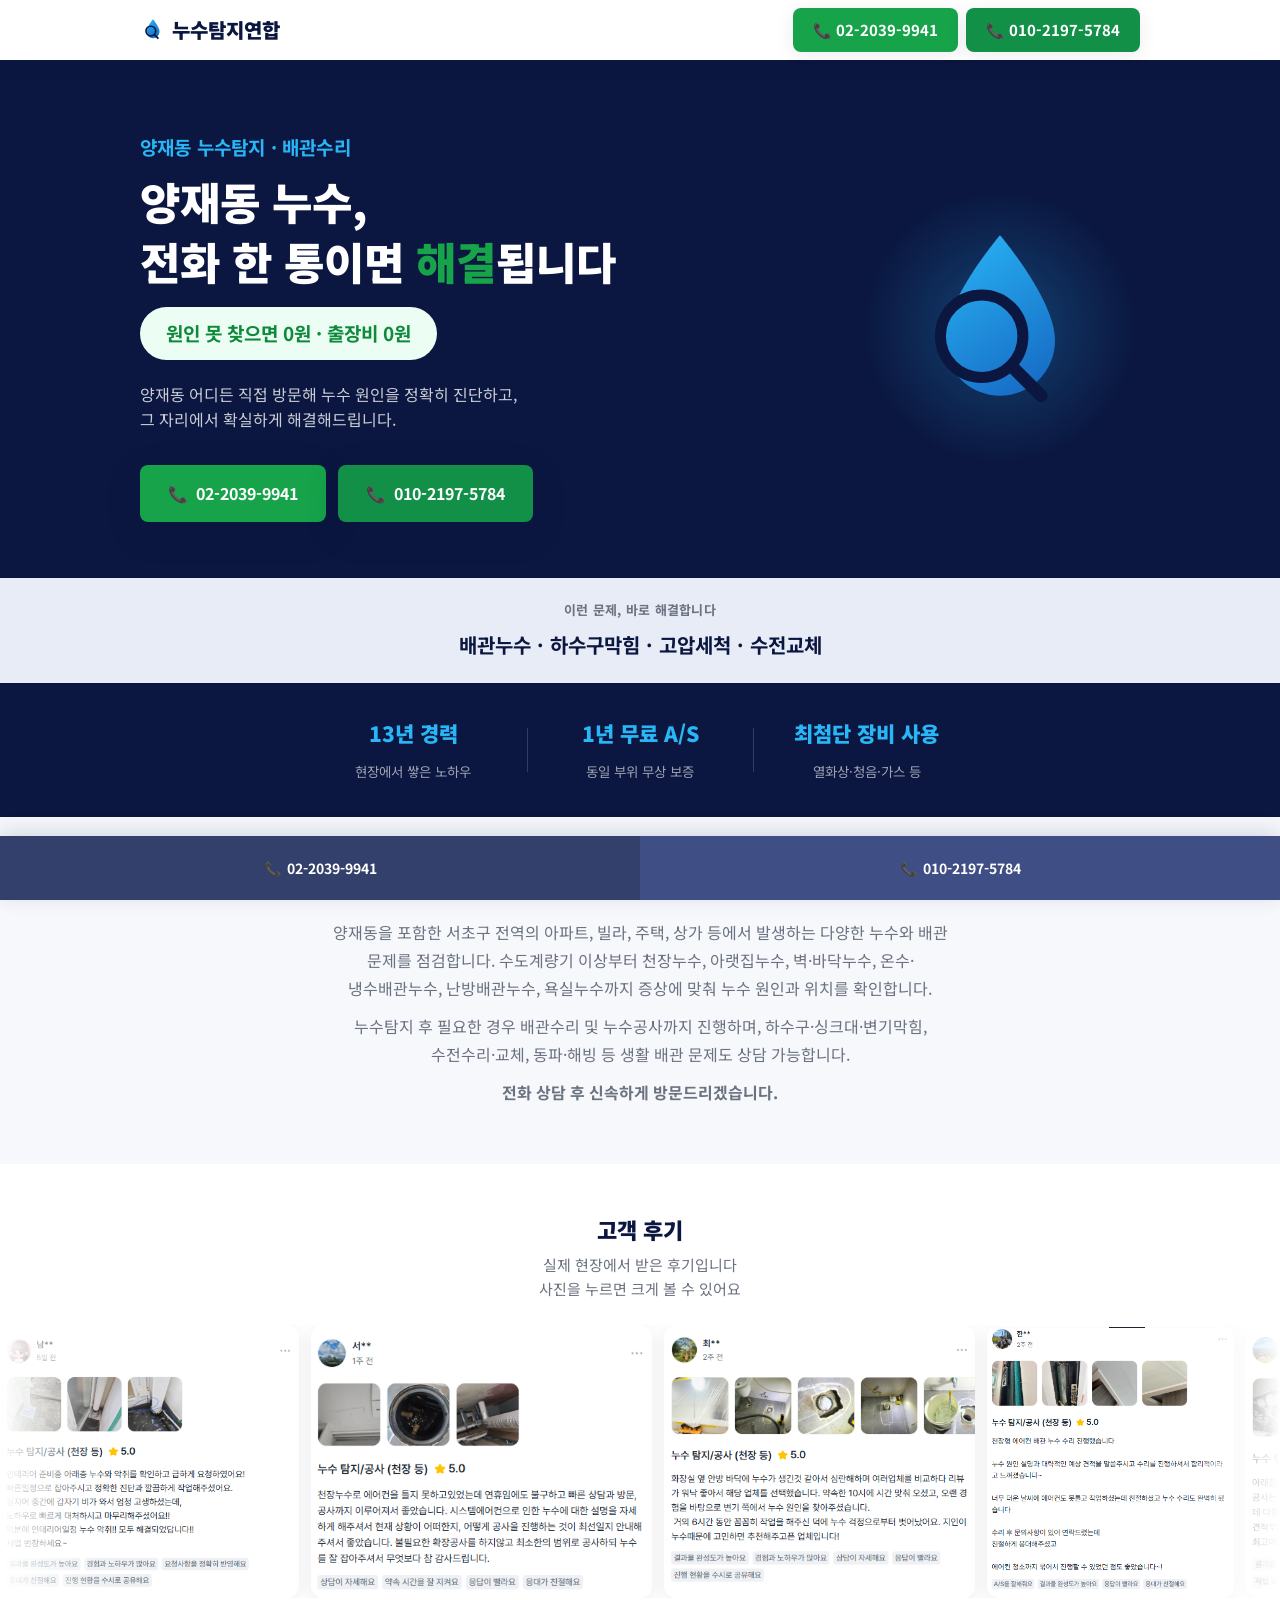
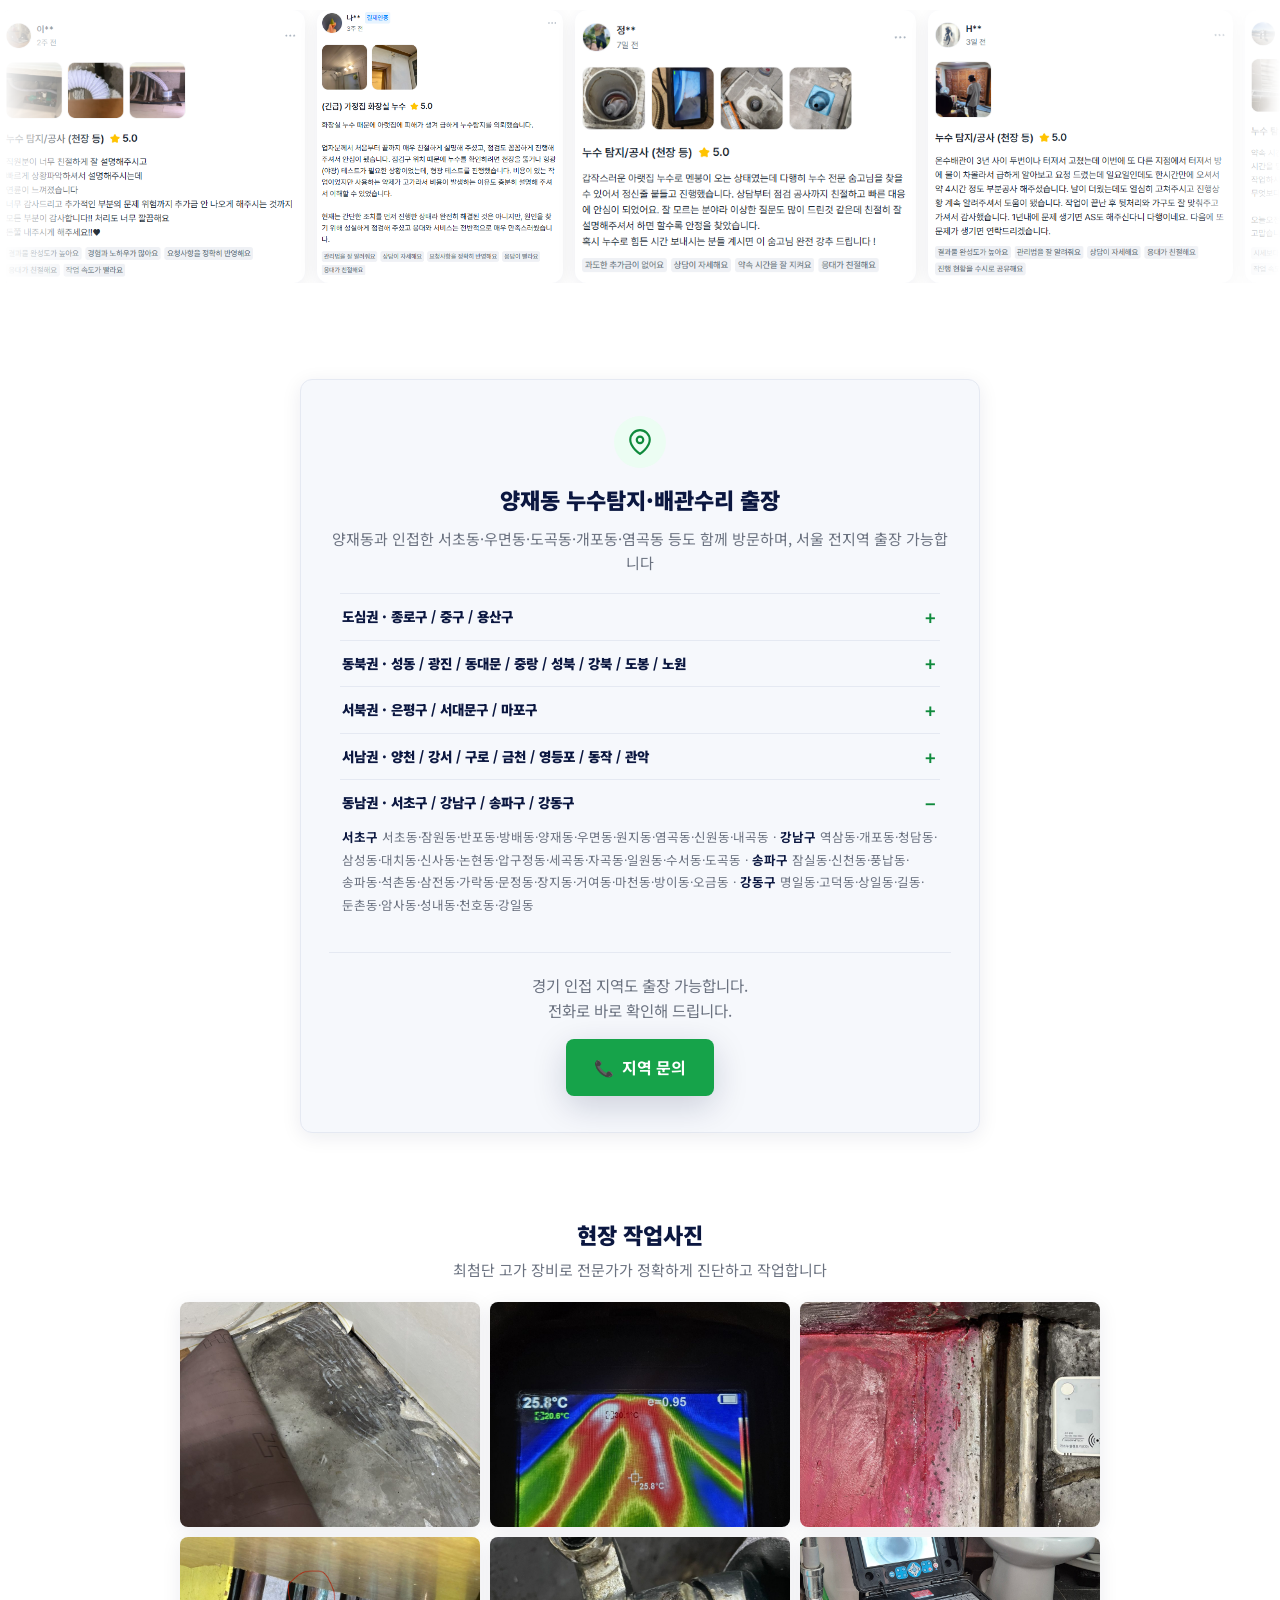
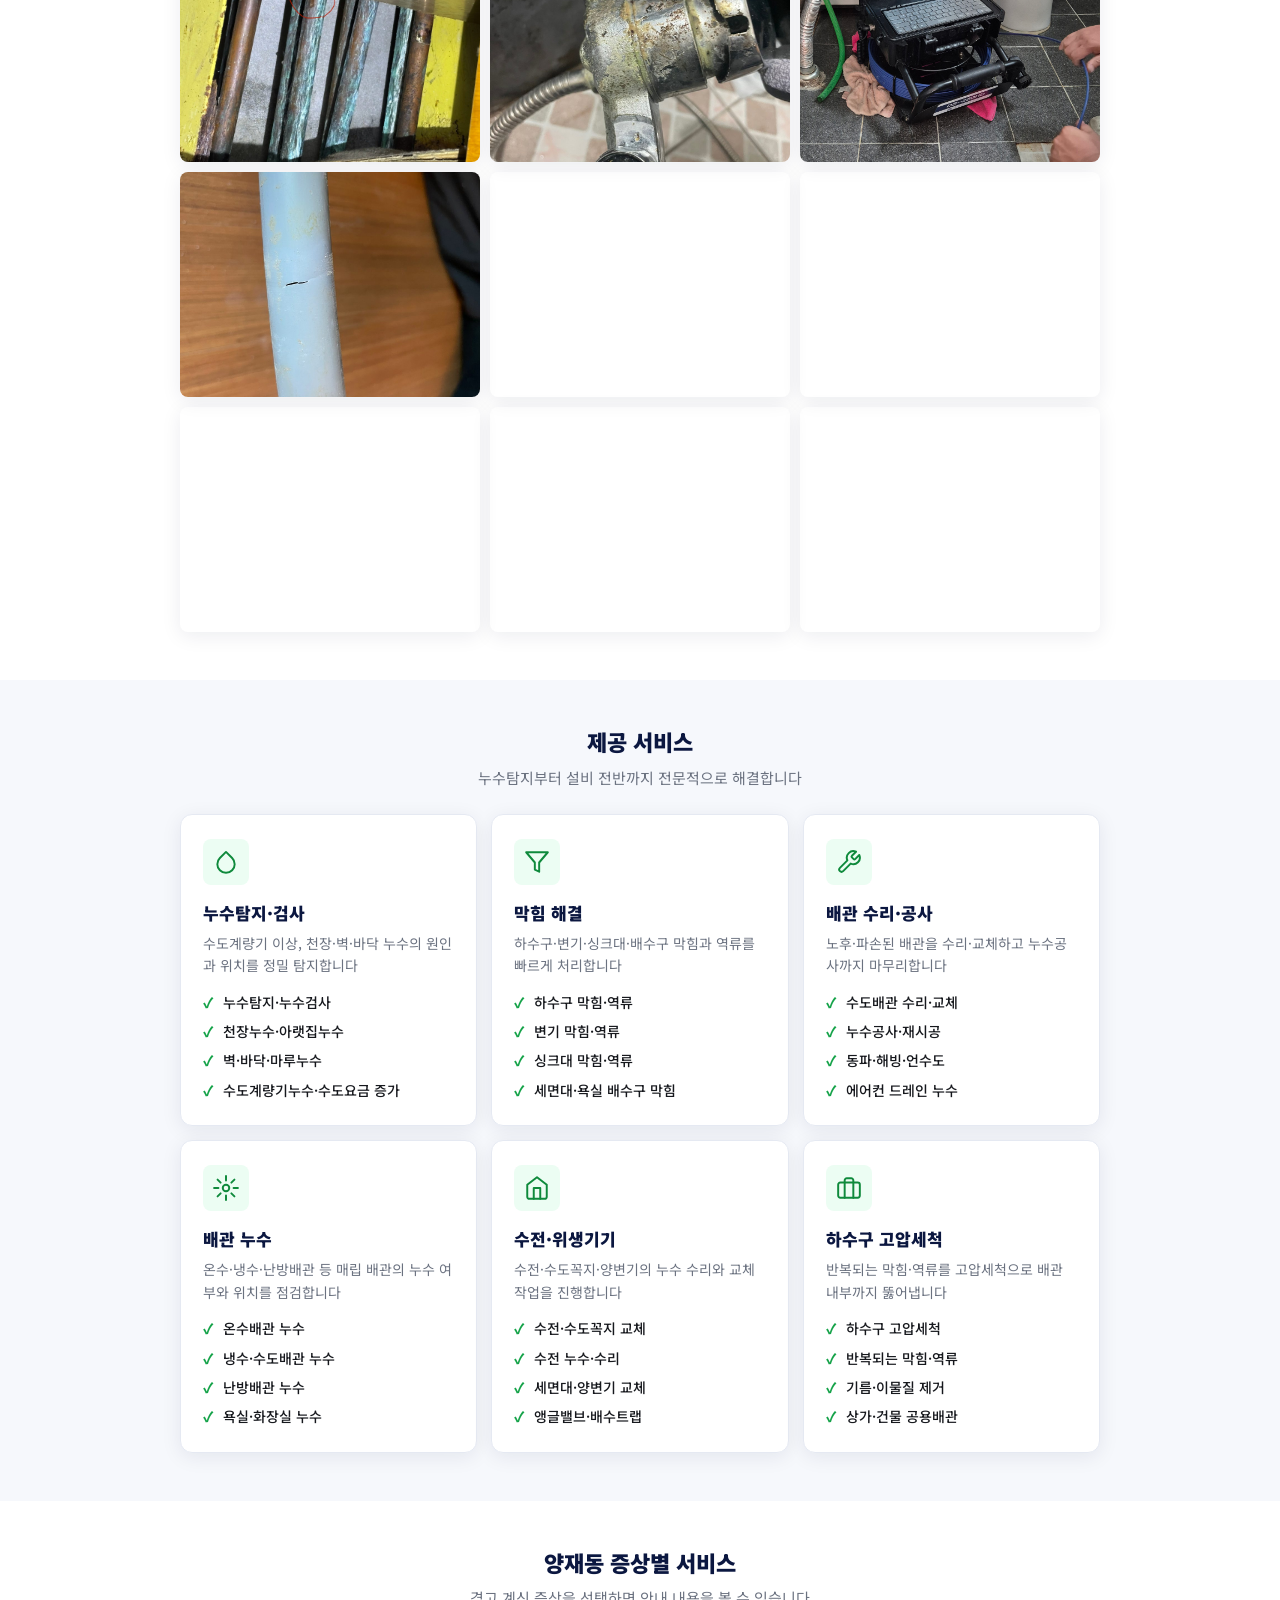
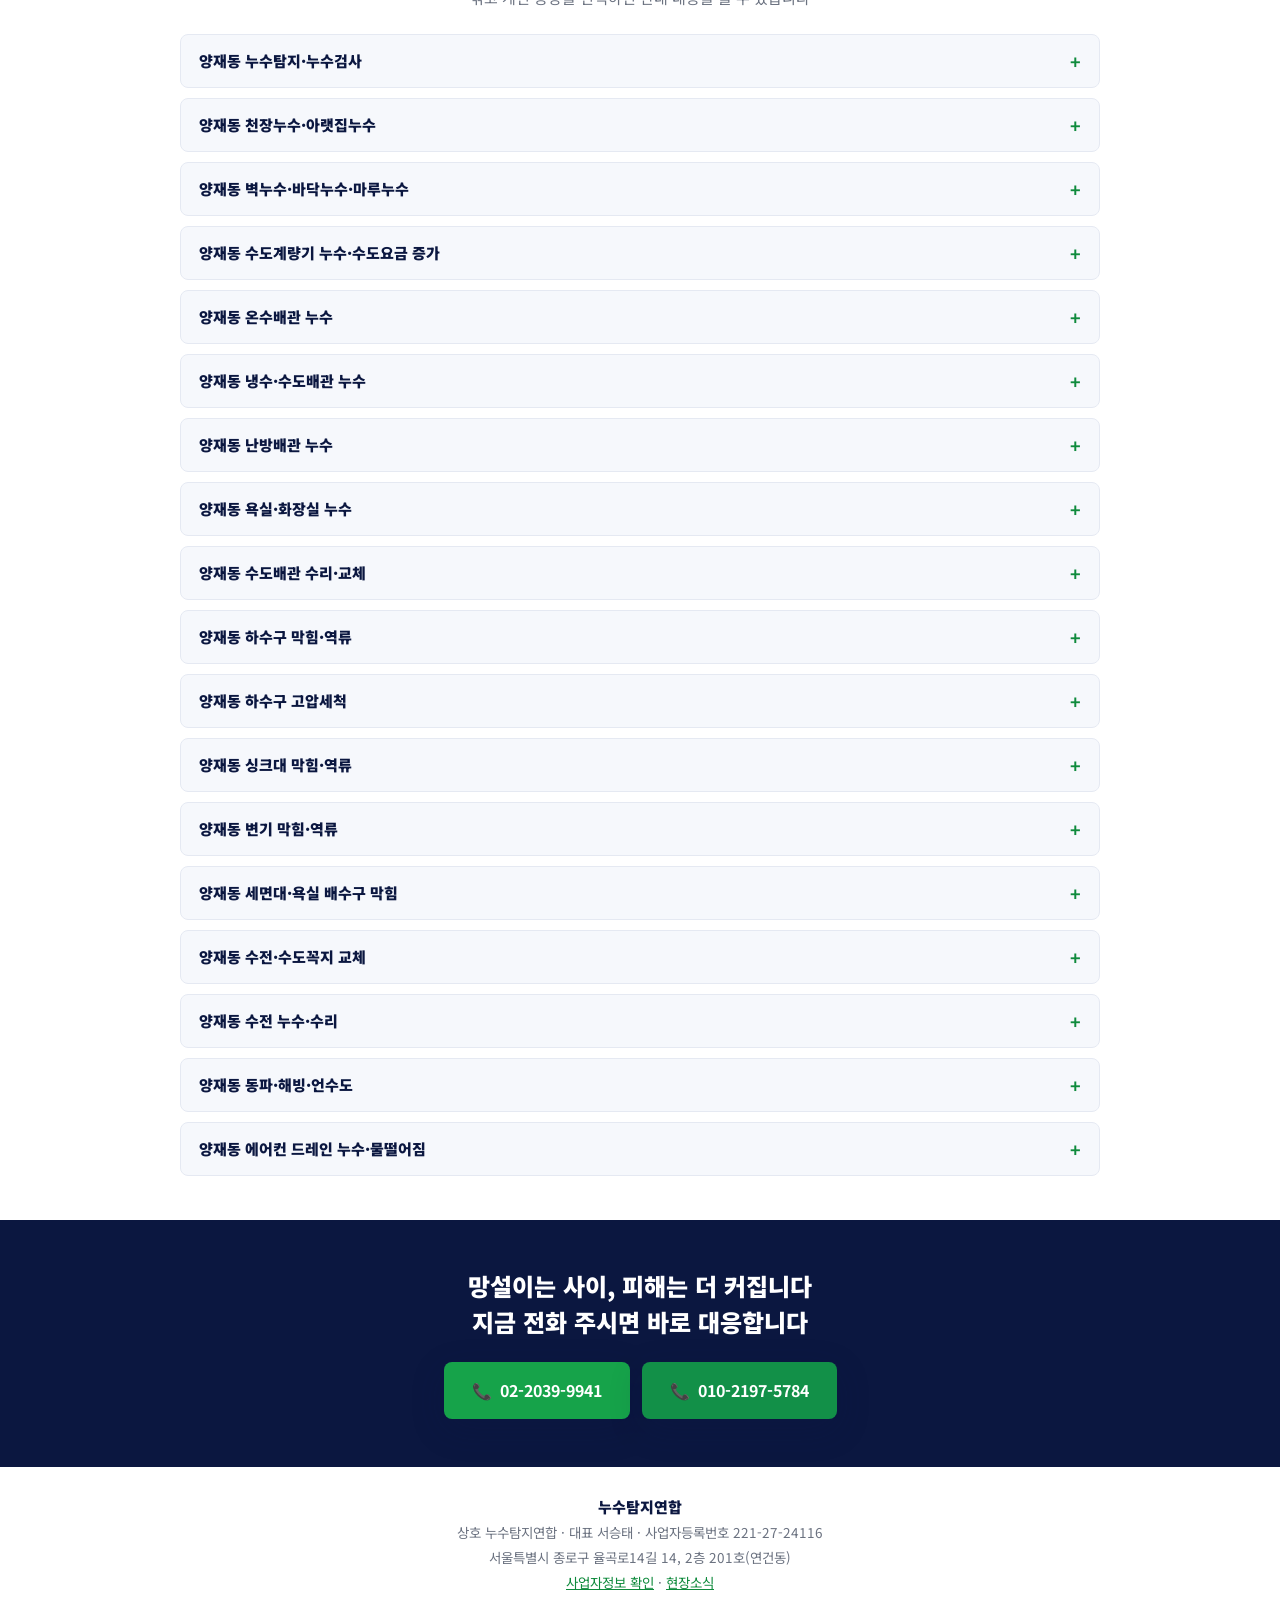
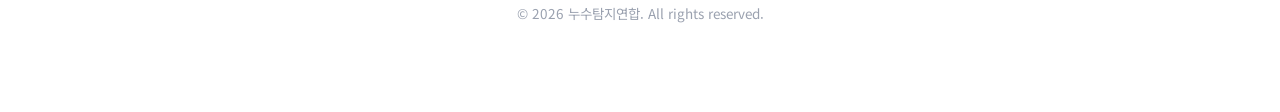
==== 양재동.html @ e625df88 "wordpress connect" ====
<!DOCTYPE html>
<html lang="ko">
<head>
<meta charset="UTF-8">
<meta name="viewport" content="width=device-width, initial-scale=1.0, maximum-scale=5.0">
<title>양재동 누수탐지·배관수리 | 출장비 0원, 원인 못 찾으면 0원</title>
<meta name="description" content="양재동 누수탐지·배관수리. 수도계량기·천장·배관 누수, 하수구막힘, 수전교체, 동파해빙. 출장비 0원, 원인 못 찾으면 0원.">
<meta name="keywords" content="양재동누수탐지,양재동누수탐지업체,양재동누수검사,양재동수도계량기누수,양재동천장누수,양재동아랫집누수,양재동벽누수,양재동바닥누수,양재동온수배관누수,양재동냉수배관누수,양재동난방배관누수,양재동욕실누수,양재동화장실누수,양재동배관수리,양재동누수공사,양재동하수구막힘,양재동변기막힘,양재동싱크대막힘,양재동하수구고압세척,양재동수전교체,양재동수전누수,양재동동파해빙,양재동에어컨드레인누수,서초구누수탐지">
<link rel="canonical" href="https://nusu1119.com/양재동.html">
<meta name="naver-site-verification" content="418d4ac7554d9c9e0f8033d0da20d7df61a4b3a4" />

<meta property="og:type" content="website">
<meta property="og:site_name" content="누수탐지연합">
<meta property="og:title" content="양재동 누수탐지·배관수리 | 출장비 0원, 원인 못 찾으면 0원">
<meta property="og:description" content="양재동 누수탐지·배관수리. 수도계량기·천장·배관 누수, 하수구막힘, 수전교체, 동파해빙. 출장비 0원, 원인 못 찾으면 0원.">
<meta property="og:url" content="https://nusu1119.com/양재동.html">
<meta property="og:image" content="https://nusu1119.com/images/og-image.jpg">
<meta property="og:image:width" content="1200">
<meta property="og:image:height" content="630">
<meta property="og:image:alt" content="양재동 누수탐지연합 - 출장비 0원, 원인 못 찾으면 0원">
<meta property="og:locale" content="ko_KR">

<meta name="twitter:card" content="summary_large_image">
<meta name="twitter:title" content="양재동 누수탐지·배관수리 | 출장비 0원, 원인 못 찾으면 0원">
<meta name="twitter:description" content="양재동 누수탐지·배관수리. 수도계량기·천장·배관 누수, 하수구막힘, 수전교체, 동파해빙. 출장비 0원, 원인 못 찾으면 0원.">
<meta name="twitter:image" content="https://nusu1119.com/images/og-image.jpg">
<meta name="theme-color" content="#0B1740">

<link rel="icon" href="/favicon.ico" sizes="any">
<link rel="icon" type="image/png" sizes="512x512" href="/images/icon-512.png">
<link rel="apple-touch-icon" href="/apple-touch-icon.png">
<link rel="stylesheet" href="css/style.css">
<link rel="preconnect" href="https://fonts.googleapis.com">
<link rel="preconnect" href="https://fonts.gstatic.com" crossorigin>
<link href="https://fonts.googleapis.com/css2?family=Noto+Sans+KR:wght@400;500;700;900&display=swap" rel="stylesheet">

<!-- TODO: 애널리틱스 추적 코드 (GA4 / 네이버 애널리틱스) - 계정 발급 후 삽입 -->

<script type="application/ld+json">
{
  "@context": "https://schema.org",
  "@type": "LocalBusiness",
  "name": "누수탐지연합 양재동",
  "image": "https://nusu1119.com/images/og-image.jpg",
  "url": "https://nusu1119.com/양재동.html",
  "telephone": ["+82-2-2039-9941", "+82-10-2197-5784"],
  "priceRange": "출장비 0원",
  "founder": { "@type": "Person", "name": "서승태" },
  "address": {
    "@type": "PostalAddress",
    "streetAddress": "율곡로14길 14, 2층 201호(연건동)",
    "addressLocality": "종로구",
    "addressRegion": "서울특별시",
    "addressCountry": "KR"
  },
  "areaServed": [
    { "@type": "AdministrativeArea", "name": "서울특별시 서초구 양재동" },
    { "@type": "AdministrativeArea", "name": "서울특별시 서초구" }
  ],
  "slogan": "정확한 탐지 · 확실한 해결",
  "hasOfferCatalog": {
    "@type": "OfferCatalog",
    "name": "누수탐지·배관수리 서비스",
    "itemListElement": [
      { "@type": "Offer", "itemOffered": { "@type": "Service", "name": "누수탐지·누수검사" } },
      { "@type": "Offer", "itemOffered": { "@type": "Service", "name": "천장누수·아랫집누수" } },
      { "@type": "Offer", "itemOffered": { "@type": "Service", "name": "벽누수·바닥누수·마루누수" } },
      { "@type": "Offer", "itemOffered": { "@type": "Service", "name": "수도계량기 누수·수도요금 증가" } },
      { "@type": "Offer", "itemOffered": { "@type": "Service", "name": "온수배관 누수" } },
      { "@type": "Offer", "itemOffered": { "@type": "Service", "name": "냉수·수도배관 누수" } },
      { "@type": "Offer", "itemOffered": { "@type": "Service", "name": "난방배관 누수" } },
      { "@type": "Offer", "itemOffered": { "@type": "Service", "name": "욕실·화장실 누수" } },
      { "@type": "Offer", "itemOffered": { "@type": "Service", "name": "수도배관 수리·교체" } },
      { "@type": "Offer", "itemOffered": { "@type": "Service", "name": "하수구 막힘·역류" } },
      { "@type": "Offer", "itemOffered": { "@type": "Service", "name": "하수구 고압세척" } },
      { "@type": "Offer", "itemOffered": { "@type": "Service", "name": "싱크대 막힘·역류" } },
      { "@type": "Offer", "itemOffered": { "@type": "Service", "name": "변기 막힘·역류" } },
      { "@type": "Offer", "itemOffered": { "@type": "Service", "name": "세면대·욕실 배수구 막힘" } },
      { "@type": "Offer", "itemOffered": { "@type": "Service", "name": "수전·수도꼭지 교체" } },
      { "@type": "Offer", "itemOffered": { "@type": "Service", "name": "수전 누수·수리" } },
      { "@type": "Offer", "itemOffered": { "@type": "Service", "name": "동파·해빙·언수도" } },
      { "@type": "Offer", "itemOffered": { "@type": "Service", "name": "에어컨 드레인 누수·물떨어짐" } }
    ]
  }
}
</script>
</head>
<body>

<!-- Top bar -->
<header class="topbar" id="topbar">
  <div class="container topbar-inner">
    <a href="#top" class="logo">
      <span class="logo-icon" aria-hidden="true">
        <svg viewBox="0 0 48 48" width="26" height="26">
          <path d="M24 4C24 4 12 18 12 27a12 12 0 0 0 24 0C36 18 24 4 24 4z" fill="url(#dropGrad)"/>
          <circle cx="20" cy="26" r="9" fill="none" stroke="#0B1740" stroke-width="3"/>
          <line x1="26.5" y1="32.5" x2="33" y2="39" stroke="#0B1740" stroke-width="3.5" stroke-linecap="round"/>
          <defs>
            <linearGradient id="dropGrad" x1="12" y1="4" x2="36" y2="39" gradientUnits="userSpaceOnUse">
              <stop offset="0" stop-color="#29B6F6"/>
              <stop offset="1" stop-color="#1565C0"/>
            </linearGradient>
          </defs>
        </svg>
      </span>
      <span class="logo-text">누수탐지연합</span>
    </a>
    <div class="topbar-phones">
      <a href="tel:02-2039-9941" class="topbar-phone phone-link" data-phone="02-2039-9941">
        <span aria-hidden="true">📞</span>02-2039-9941
      </a>
      <a href="tel:010-2197-5784" class="topbar-phone num-2 phone-link" data-phone="010-2197-5784">
        <span aria-hidden="true">📞</span>010-2197-5784
      </a>
    </div>
  </div>
</header>

<main id="top">

  <!-- Hero -->
  <section class="hero">
    <div class="container hero-inner">
      <div class="hero-text">
        <p class="hero-slogan">양재동 누수탐지 · 배관수리</p>
        <h1>양재동 누수,<br>전화 한 통이면 <span class="accent-text">해결</span>됩니다</h1>
        <span class="badge">원인 못 찾으면 0원 · 출장비 0원</span>
        <p class="hero-sub">양재동 어디든 직접 방문해 누수 원인을 정확히 진단하고,<br>그 자리에서 확실하게 해결해드립니다.</p>
        <div class="hero-cta-buttons">
          <a href="tel:02-2039-9941" class="btn btn-cta phone-link" data-phone="02-2039-9941">
            <span aria-hidden="true">📞</span> 02-2039-9941
          </a>
          <a href="tel:010-2197-5784" class="btn btn-cta num-2 phone-link" data-phone="010-2197-5784">
            <span aria-hidden="true">📞</span> 010-2197-5784
          </a>
        </div>
      </div>
      <div class="hero-visual" aria-hidden="true">
        <div class="hero-visual-glow"></div>
        <svg viewBox="0 0 48 48" width="220" height="220">
          <path d="M24 4C24 4 12 18 12 27a12 12 0 0 0 24 0C36 18 24 4 24 4z" fill="url(#dropGradLg)"/>
          <circle cx="20" cy="26" r="9" fill="none" stroke="#0B1740" stroke-width="2.4"/>
          <line x1="26.5" y1="32.5" x2="33" y2="39" stroke="#0B1740" stroke-width="2.8" stroke-linecap="round"/>
          <defs>
            <linearGradient id="dropGradLg" x1="12" y1="4" x2="36" y2="39" gradientUnits="userSpaceOnUse">
              <stop offset="0" stop-color="#29B6F6"/>
              <stop offset="1" stop-color="#1565C0"/>
            </linearGradient>
          </defs>
        </svg>
      </div>
    </div>
  </section>

  <!-- Services strip -->
  <section class="services-strip">
    <div class="container">
      <p class="services-label">이런 문제, 바로 해결합니다</p>
      <p class="services-line">배관누수 · 하수구막힘 · 고압세척 · 수전교체</p>
    </div>
  </section>

  <!-- 특장점 띠 -->
  <section class="highlight-strip">
    <div class="container highlight-strip-inner">
      <div class="hl-item">
        <strong>13년 경력</strong>
        <span>현장에서 쌓은 노하우</span>
      </div>
      <div class="hl-item">
        <strong>1년 무료 A/S</strong>
        <span>동일 부위 무상 보증</span>
      </div>
      <div class="hl-item">
        <strong>최첨단 장비 사용</strong>
        <span>열화상·청음·가스 등</span>
      </div>
    </div>
  </section>

  <!-- 서비스 소개 -->
  <section class="service-intro">
    <div class="container">
      <h2 class="service-intro-title">양재동 누수탐지·배관수리 전문</h2>
      <p>양재동을 포함한 서초구 전역의 아파트, 빌라, 주택, 상가 등에서 발생하는 다양한 누수와 배관 문제를 점검합니다. 수도계량기 이상부터 천장누수, 아랫집누수, 벽·바닥누수, 온수·냉수배관누수, 난방배관누수, 욕실누수까지 증상에 맞춰 누수 원인과 위치를 확인합니다.</p>
      <p>누수탐지 후 필요한 경우 배관수리 및 누수공사까지 진행하며, 하수구·싱크대·변기막힘, 수전수리·교체, 동파·해빙 등 생활 배관 문제도 상담 가능합니다.</p>
      <p class="service-intro-lead">전화 상담 후 신속하게 방문드리겠습니다.</p>
    </div>
  </section>

  <!-- Reviews marquee -->
  <section class="reviews-section" aria-label="고객 후기">
    <div class="reviews-head container">
      <h2>고객 후기</h2>
      <p>실제 현장에서 받은 후기입니다<br>사진을 누르면 크게 볼 수 있어요</p>
    </div>

    <div class="marquee-row">
      <div class="marquee-track marquee-left">
        <div class="review-photo"><img src="images/review/review-07.png" alt="누수탐지연합 고객 후기" loading="lazy" decoding="async"></div>
        <div class="review-photo"><img src="images/review/review-14.png" alt="누수탐지연합 고객 후기" loading="lazy" decoding="async"></div>
        <div class="review-photo"><img src="images/review/review-02.png" alt="누수탐지연합 고객 후기" loading="lazy" decoding="async"></div>
        <div class="review-photo"><img src="images/review/review-11.png" alt="누수탐지연합 고객 후기" loading="lazy" decoding="async"></div>
        <div class="review-photo"><img src="images/review/review-18.png" alt="누수탐지연합 고객 후기" loading="lazy" decoding="async"></div>
        <div class="review-photo"><img src="images/review/review-05.png" alt="누수탐지연합 고객 후기" loading="lazy" decoding="async"></div>
        <div class="review-photo"><img src="images/review/review-09.png" alt="누수탐지연합 고객 후기" loading="lazy" decoding="async"></div>
        <div class="review-photo"><img src="images/review/review-16.png" alt="누수탐지연합 고객 후기" loading="lazy" decoding="async"></div>
        <div class="review-photo"><img src="images/review/review-01.png" alt="누수탐지연합 고객 후기" loading="lazy" decoding="async"></div>
        <!-- duplicate for seamless loop -->
        <div class="review-photo" aria-hidden="true"><img src="images/review/review-07.png" alt="" loading="lazy" decoding="async"></div>
        <div class="review-photo" aria-hidden="true"><img src="images/review/review-14.png" alt="" loading="lazy" decoding="async"></div>
        <div class="review-photo" aria-hidden="true"><img src="images/review/review-02.png" alt="" loading="lazy" decoding="async"></div>
        <div class="review-photo" aria-hidden="true"><img src="images/review/review-11.png" alt="" loading="lazy" decoding="async"></div>
        <div class="review-photo" aria-hidden="true"><img src="images/review/review-18.png" alt="" loading="lazy" decoding="async"></div>
        <div class="review-photo" aria-hidden="true"><img src="images/review/review-05.png" alt="" loading="lazy" decoding="async"></div>
        <div class="review-photo" aria-hidden="true"><img src="images/review/review-09.png" alt="" loading="lazy" decoding="async"></div>
        <div class="review-photo" aria-hidden="true"><img src="images/review/review-16.png" alt="" loading="lazy" decoding="async"></div>
        <div class="review-photo" aria-hidden="true"><img src="images/review/review-01.png" alt="" loading="lazy" decoding="async"></div>
      </div>
    </div>

    <div class="marquee-row">
      <div class="marquee-track marquee-right">
        <div class="review-photo"><img src="images/review/review-12.png" alt="누수탐지연합 고객 후기" loading="lazy" decoding="async"></div>
        <div class="review-photo"><img src="images/review/review-04.png" alt="누수탐지연합 고객 후기" loading="lazy" decoding="async"></div>
        <div class="review-photo"><img src="images/review/review-17.png" alt="누수탐지연합 고객 후기" loading="lazy" decoding="async"></div>
        <div class="review-photo"><img src="images/review/review-08.png" alt="누수탐지연합 고객 후기" loading="lazy" decoding="async"></div>
        <div class="review-photo"><img src="images/review/review-13.png" alt="누수탐지연합 고객 후기" loading="lazy" decoding="async"></div>
        <div class="review-photo"><img src="images/review/review-03.png" alt="누수탐지연합 고객 후기" loading="lazy" decoding="async"></div>
        <div class="review-photo"><img src="images/review/review-15.png" alt="누수탐지연합 고객 후기" loading="lazy" decoding="async"></div>
        <div class="review-photo"><img src="images/review/review-06.png" alt="누수탐지연합 고객 후기" loading="lazy" decoding="async"></div>
        <div class="review-photo"><img src="images/review/review-10.png" alt="누수탐지연합 고객 후기" loading="lazy" decoding="async"></div>
        <!-- duplicate for seamless loop -->
        <div class="review-photo" aria-hidden="true"><img src="images/review/review-12.png" alt="" loading="lazy" decoding="async"></div>
        <div class="review-photo" aria-hidden="true"><img src="images/review/review-04.png" alt="" loading="lazy" decoding="async"></div>
        <div class="review-photo" aria-hidden="true"><img src="images/review/review-17.png" alt="" loading="lazy" decoding="async"></div>
        <div class="review-photo" aria-hidden="true"><img src="images/review/review-08.png" alt="" loading="lazy" decoding="async"></div>
        <div class="review-photo" aria-hidden="true"><img src="images/review/review-13.png" alt="" loading="lazy" decoding="async"></div>
        <div class="review-photo" aria-hidden="true"><img src="images/review/review-03.png" alt="" loading="lazy" decoding="async"></div>
        <div class="review-photo" aria-hidden="true"><img src="images/review/review-15.png" alt="" loading="lazy" decoding="async"></div>
        <div class="review-photo" aria-hidden="true"><img src="images/review/review-06.png" alt="" loading="lazy" decoding="async"></div>
        <div class="review-photo" aria-hidden="true"><img src="images/review/review-10.png" alt="" loading="lazy" decoding="async"></div>
      </div>
    </div>
  </section>

  <!-- 서비스 지역 -->
  <section class="area-section">
    <div class="container">
      <div class="area-panel">
        <span class="area-panel-icon" aria-hidden="true">
          <svg viewBox="0 0 24 24" width="26" height="26" fill="none" stroke="currentColor" stroke-width="2" stroke-linecap="round" stroke-linejoin="round"><path d="M21 10c0 7-9 13-9 13s-9-6-9-13a9 9 0 0 1 18 0z"/><circle cx="12" cy="10" r="3"/></svg>
        </span>
        <h2 class="area-panel-title">양재동 누수탐지·배관수리 출장</h2>
        <p class="area-panel-desc">양재동과 인접한 서초동·우면동·도곡동·개포동·염곡동 등도 함께 방문하며, 서울 전지역 출장 가능합니다</p>
        <!-- 서울 25개 구 법정동 목록 (동별 페이지 추가 시 해당 동을 링크로 전환) -->
        <div class="area-groups" aria-label="서울 출장 지역">
          <details class="area-group">
            <summary class="area-group-name">도심권 · 종로구 / 중구 / 용산구</summary>
            <p class="area-group-dongs">
              <b>종로구</b> 청운동·효자동·사직동·삼청동·가회동·안국동·이화동·혜화동·명륜동·창신동·숭인동·교남동·평창동·부암동·구기동·무악동 ·
              <b>중구</b> 소공동·회현동·명동·충무로·필동·장충동·광희동·을지로·신당동·황학동·중림동·순화동·정동·서소문동 ·
              <b>용산구</b> 후암동·남영동·용산동·청파동·원효로·문배동·한강로·이촌동·이태원동·한남동·보광동·서빙고동·용문동·효창동·도원동
            </p>
          </details>
          <details class="area-group">
            <summary class="area-group-name">동북권 · 성동 / 광진 / 동대문 / 중랑 / 성북 / 강북 / 도봉 / 노원</summary>
            <p class="area-group-dongs">
              <b>성동구</b> 왕십리동·도선동·마장동·사근동·행당동·응봉동·금호동·옥수동·성수동·송정동·용답동 ·
              <b>광진구</b> 중곡동·능동·구의동·광장동·자양동·화양동·군자동 ·
              <b>동대문구</b> 신설동·용두동·제기동·전농동·답십리동·장안동·청량리동·회기동·휘경동·이문동 ·
              <b>중랑구</b> 면목동·상봉동·중화동·묵동·망우동·신내동 ·
              <b>성북구</b> 성북동·돈암동·삼선동·동선동·안암동·보문동·정릉동·길음동·종암동·월곡동·장위동·석관동 ·
              <b>강북구</b> 미아동·번동·수유동·우이동 ·
              <b>도봉구</b> 쌍문동·방학동·창동·도봉동 ·
              <b>노원구</b> 월계동·공릉동·하계동·중계동·상계동
            </p>
          </details>
          <details class="area-group">
            <summary class="area-group-name">서북권 · 은평구 / 서대문구 / 마포구</summary>
            <p class="area-group-dongs">
              <b>은평구</b> 녹번동·불광동·갈현동·구산동·대조동·응암동·역촌동·신사동·증산동·수색동·진관동 ·
              <b>서대문구</b> 충정로·천연동·북아현동·홍제동·대현동·신촌동·연희동·홍은동·남가좌동·북가좌동·창천동 ·
              <b>마포구</b> 아현동·공덕동·도화동·용강동·대흥동·염리동·신수동·창전동·상수동·서교동·동교동·합정동·망원동·연남동·성산동·상암동
            </p>
          </details>
          <details class="area-group">
            <summary class="area-group-name">서남권 · 양천 / 강서 / 구로 / 금천 / 영등포 / 동작 / 관악</summary>
            <p class="area-group-dongs">
              <b>양천구</b> 목동·신정동·신월동 ·
              <b>강서구</b> 염창동·등촌동·화곡동·가양동·마곡동·발산동·공항동·방화동·개화동·우장산동 ·
              <b>구로구</b> 신도림동·구로동·가리봉동·고척동·개봉동·오류동·궁동·온수동·천왕동·항동 ·
              <b>금천구</b> 가산동·독산동·시흥동 ·
              <b>영등포구</b> 영등포동·여의도동·당산동·도림동·문래동·양평동·신길동·대림동 ·
              <b>동작구</b> 노량진동·상도동·본동·흑석동·동작동·사당동·대방동·신대방동 ·
              <b>관악구</b> 봉천동·신림동·남현동
            </p>
          </details>
          <details class="area-group" open>
            <summary class="area-group-name">동남권 · 서초구 / 강남구 / 송파구 / 강동구</summary>
            <p class="area-group-dongs">
              <b>서초구</b> 서초동·잠원동·반포동·방배동·양재동·우면동·원지동·염곡동·신원동·내곡동 ·
              <b>강남구</b> 역삼동·개포동·청담동·삼성동·대치동·신사동·논현동·압구정동·세곡동·자곡동·일원동·수서동·도곡동 ·
              <b>송파구</b> 잠실동·신천동·풍납동·송파동·석촌동·삼전동·가락동·문정동·장지동·거여동·마천동·방이동·오금동 ·
              <b>강동구</b> 명일동·고덕동·상일동·길동·둔촌동·암사동·성내동·천호동·강일동
            </p>
          </details>
        </div>
        <div class="area-footer">
          <p class="area-gyeonggi">경기 인접 지역도 출장 가능합니다.<br>전화로 바로 확인해 드립니다.</p>
          <a href="tel:02-2039-9941" class="btn btn-cta area-panel-btn phone-link" data-phone="02-2039-9941">
            <span aria-hidden="true">📞</span> 지역 문의
          </a>
        </div>
      </div>
    </div>
  </section>

  <!-- Work gallery -->
  <section class="gallery-section">
    <div class="container">
      <h2>현장 작업사진</h2>
      <p>최첨단 고가 장비로 전문가가 정확하게 진단하고 작업합니다</p>
      <div class="gallery-grid">
        <button type="button" class="gallery-item" data-index="0">
          <img src="images/work/work-01.jpg" alt="누수탐지연합 현장 작업사진" loading="lazy" decoding="async">
        </button>
        <button type="button" class="gallery-item" data-index="1">
          <img src="images/work/work-02.jpg" alt="누수탐지연합 현장 작업사진" loading="lazy" decoding="async">
        </button>
        <button type="button" class="gallery-item" data-index="2">
          <img src="images/work/work-03.jpg" alt="누수탐지연합 현장 작업사진" loading="lazy" decoding="async">
        </button>
        <button type="button" class="gallery-item" data-index="3">
          <img src="images/work/work-04.jpg" alt="누수탐지연합 현장 작업사진" loading="lazy" decoding="async">
        </button>
        <button type="button" class="gallery-item" data-index="4">
          <img src="images/work/work-05.jpg" alt="누수탐지연합 현장 작업사진" loading="lazy" decoding="async">
        </button>
        <button type="button" class="gallery-item" data-index="5">
          <img src="images/work/work-06.jpg" alt="누수탐지연합 현장 작업사진" loading="lazy" decoding="async">
        </button>
        <button type="button" class="gallery-item" data-index="6">
          <img src="images/work/work-07.jpg" alt="누수탐지연합 현장 작업사진" loading="lazy" decoding="async">
        </button>
        <button type="button" class="gallery-item" data-index="7">
          <img src="images/work/work-08.jpg" alt="누수탐지연합 현장 작업사진" loading="lazy" decoding="async">
        </button>
        <button type="button" class="gallery-item" data-index="8">
          <img src="images/work/work-09.jpg" alt="누수탐지연합 현장 작업사진" loading="lazy" decoding="async">
        </button>
        <button type="button" class="gallery-item" data-index="9">
          <img src="images/work/work-10.jpg" alt="누수탐지연합 현장 작업사진" loading="lazy" decoding="async">
        </button>
        <button type="button" class="gallery-item" data-index="10">
          <img src="images/work/work-11.jpg" alt="누수탐지연합 현장 작업사진" loading="lazy" decoding="async">
        </button>
        <button type="button" class="gallery-item" data-index="11">
          <img src="images/work/work-12.jpg" alt="누수탐지연합 현장 작업사진" loading="lazy" decoding="async">
        </button>
      </div>
    </div>
  </section>

  <!-- 제공 서비스 -->
  <section class="services-detail">
    <div class="container">
      <h2>제공 서비스</h2>
      <p>누수탐지부터 설비 전반까지 전문적으로 해결합니다</p>
      <div class="service-grid">

        <div class="service-card">
          <div class="svc-icon" aria-hidden="true">
            <svg width="26" height="26" viewBox="0 0 24 24" fill="none" stroke="currentColor" stroke-width="1.8" stroke-linecap="round" stroke-linejoin="round"><path d="M12 2.69l5.66 5.66a8 8 0 11-11.31 0z"/></svg>
          </div>
          <h3>누수탐지·검사</h3>
          <p>수도계량기 이상, 천장·벽·바닥 누수의 원인과 위치를 정밀 탐지합니다</p>
          <ul>
            <li>누수탐지·누수검사</li>
            <li>천장누수·아랫집누수</li>
            <li>벽·바닥·마루누수</li>
            <li>수도계량기누수·수도요금 증가</li>
          </ul>
        </div>

        <div class="service-card">
          <div class="svc-icon" aria-hidden="true">
            <svg width="26" height="26" viewBox="0 0 24 24" fill="none" stroke="currentColor" stroke-width="1.8" stroke-linecap="round" stroke-linejoin="round"><path d="M22 3H2l8 9.46V19l4 2V12.46L22 3z"/></svg>
          </div>
          <h3>막힘 해결</h3>
          <p>하수구·변기·싱크대·배수구 막힘과 역류를 빠르게 처리합니다</p>
          <ul>
            <li>하수구 막힘·역류</li>
            <li>변기 막힘·역류</li>
            <li>싱크대 막힘·역류</li>
            <li>세면대·욕실 배수구 막힘</li>
          </ul>
        </div>

        <div class="service-card">
          <div class="svc-icon" aria-hidden="true">
            <svg width="26" height="26" viewBox="0 0 24 24" fill="none" stroke="currentColor" stroke-width="1.8" stroke-linecap="round" stroke-linejoin="round"><path d="M14.7 6.3a1 1 0 000 1.4l1.6 1.6a1 1 0 001.4 0l3.77-3.77a6 6 0 01-7.94 7.94l-6.91 6.91a2.12 2.12 0 01-3-3l6.91-6.91a6 6 0 017.94-7.94l-3.76 3.76z"/></svg>
          </div>
          <h3>배관 수리·공사</h3>
          <p>노후·파손된 배관을 수리·교체하고 누수공사까지 마무리합니다</p>
          <ul>
            <li>수도배관 수리·교체</li>
            <li>누수공사·재시공</li>
            <li>동파·해빙·언수도</li>
            <li>에어컨 드레인 누수</li>
          </ul>
        </div>

        <div class="service-card">
          <div class="svc-icon" aria-hidden="true">
            <svg width="26" height="26" viewBox="0 0 24 24" fill="none" stroke="currentColor" stroke-width="1.8" stroke-linecap="round" stroke-linejoin="round"><circle cx="12" cy="12" r="3"/><path d="M12 1v4M12 19v4M4.22 4.22l2.83 2.83M16.95 16.95l2.83 2.83M1 12h4M19 12h4M4.22 19.78l2.83-2.83M16.95 7.05l2.83-2.83"/></svg>
          </div>
          <h3>배관 누수</h3>
          <p>온수·냉수·난방배관 등 매립 배관의 누수 여부와 위치를 점검합니다</p>
          <ul>
            <li>온수배관 누수</li>
            <li>냉수·수도배관 누수</li>
            <li>난방배관 누수</li>
            <li>욕실·화장실 누수</li>
          </ul>
        </div>

        <div class="service-card">
          <div class="svc-icon" aria-hidden="true">
            <svg width="26" height="26" viewBox="0 0 24 24" fill="none" stroke="currentColor" stroke-width="1.8" stroke-linecap="round" stroke-linejoin="round"><path d="M3 9l9-7 9 7v11a2 2 0 01-2 2H5a2 2 0 01-2-2z"/><polyline points="9 22 9 12 15 12 15 22"/></svg>
          </div>
          <h3>수전·위생기기</h3>
          <p>수전·수도꼭지·양변기의 누수 수리와 교체 작업을 진행합니다</p>
          <ul>
            <li>수전·수도꼭지 교체</li>
            <li>수전 누수·수리</li>
            <li>세면대·양변기 교체</li>
            <li>앵글밸브·배수트랩</li>
          </ul>
        </div>

        <div class="service-card">
          <div class="svc-icon" aria-hidden="true">
            <svg width="26" height="26" viewBox="0 0 24 24" fill="none" stroke="currentColor" stroke-width="1.8" stroke-linecap="round" stroke-linejoin="round"><rect x="2" y="7" width="20" height="14" rx="2"/><path d="M16 21V5a2 2 0 00-2-2h-4a2 2 0 00-2 2v16"/></svg>
          </div>
          <h3>하수구 고압세척</h3>
          <p>반복되는 막힘·역류를 고압세척으로 배관 내부까지 뚫어냅니다</p>
          <ul>
            <li>하수구 고압세척</li>
            <li>반복되는 막힘·역류</li>
            <li>기름·이물질 제거</li>
            <li>상가·건물 공용배관</li>
          </ul>
        </div>

      </div>
    </div>
  </section>

  <!-- 증상별 서비스 -->
  <section class="symptom-section">
    <div class="container">
      <h2>양재동 증상별 서비스</h2>
      <p>겪고 계신 증상을 선택하면 안내 내용을 볼 수 있습니다</p>
      <div class="symptom-list">
        <details class="symptom-item">
          <summary>양재동 누수탐지·누수검사</summary>
          <p>양재동에서 물이 새는 위치를 알기 어렵거나 누수가 의심될 경우 배관 상태와 현장 증상을 확인하여 누수 여부와 위치를 점검합니다. 양재동 아파트·빌라·주택·상가 등의 누수탐지 및 누수검사를 진행합니다.</p>
        </details>
        <details class="symptom-item">
          <summary>양재동 천장누수·아랫집누수</summary>
          <p>양재동 아랫집 천장에 물자국, 곰팡이, 습기 또는 물떨어짐이 발생했다면 윗집 욕실이나 수도·온수·난방배관 등의 누수 여부를 확인합니다. 천장누수 원인을 점검하고 필요한 누수공사를 진행합니다.</p>
        </details>
        <details class="symptom-item">
          <summary>양재동 벽누수·바닥누수·마루누수</summary>
          <p>양재동에서 벽지가 젖거나 바닥에 습기가 생기고 마루가 변색되거나 들뜨는 증상이 있다면 매립된 수도배관 등의 누수를 확인합니다.</p>
        </details>
        <details class="symptom-item">
          <summary>양재동 수도계량기 누수·수도요금 증가</summary>
          <p>양재동에서 물을 사용하지 않는데 수도계량기가 계속 돌아가거나 수도요금이 평소보다 갑자기 많이 나왔다면 누수를 의심할 수 있습니다. 수도계량기 움직임과 배관 상태를 확인하여 수도배관 누수 여부를 점검합니다.</p>
        </details>
        <details class="symptom-item">
          <summary>양재동 온수배관 누수</summary>
          <p>양재동에서 온수배관 누수가 발생하면 수도계량기 움직임, 바닥 습기, 보일러 주변 이상 등의 증상이 나타날 수 있습니다. 온수배관의 누수 여부와 위치를 점검하고 필요한 배관수리를 진행합니다.</p>
        </details>
        <details class="symptom-item">
          <summary>양재동 냉수·수도배관 누수</summary>
          <p>양재동 냉수배관과 수도배관에서 발생하는 누수를 점검합니다. 배관 상태와 현장 증상을 확인하여 누수 위치를 찾고 손상된 수도배관의 수리 또는 교체를 진행합니다.</p>
        </details>
        <details class="symptom-item">
          <summary>양재동 난방배관 누수</summary>
          <p>양재동에서 보일러 물을 자주 보충하거나 바닥 난방배관에서 누수가 의심되는 경우 배관 상태를 점검하여 누수 여부와 위치를 확인합니다.</p>
        </details>
        <details class="symptom-item">
          <summary>양재동 욕실·화장실 누수</summary>
          <p>양재동 욕실 바닥, 변기 주변, 세면대, 샤워수전, 매립 수도배관 등 화장실에서 발생하는 다양한 누수 원인을 점검합니다.</p>
        </details>
        <details class="symptom-item">
          <summary>양재동 수도배관 수리·교체</summary>
          <p>양재동에서 노후되거나 파손된 수도배관, 냉수배관, 온수배관 등의 문제를 확인하고 필요한 구간을 수리하거나 교체합니다.</p>
        </details>
        <details class="symptom-item">
          <summary>양재동 하수구 막힘·역류</summary>
          <p>양재동에서 물이 천천히 내려가거나 하수구에서 물이 역류하는 경우 배수배관의 막힘 상태를 확인하고 필요한 작업을 진행합니다.</p>
        </details>
        <details class="symptom-item">
          <summary>양재동 하수구 고압세척</summary>
          <p>양재동에서 배관 내부에 쌓인 이물질이나 오염으로 뚫어도 자꾸 막히고 역류가 반복되는 경우 현장 상태에 따라 고압세척 작업을 진행합니다.</p>
        </details>
        <details class="symptom-item">
          <summary>양재동 싱크대 막힘·역류</summary>
          <p>양재동에서 싱크대 물이 잘 내려가지 않거나 배수가 역류하는 경우 주방 배수배관의 막힘 상태를 확인하여 처리합니다.</p>
        </details>
        <details class="symptom-item">
          <summary>양재동 변기 막힘·역류</summary>
          <p>양재동에서 변기 물이 내려가지 않거나 물이 차오르고 역류하는 경우 변기와 연결 배관의 막힘 상태를 확인하여 처리합니다.</p>
        </details>
        <details class="symptom-item">
          <summary>양재동 세면대·욕실 배수구 막힘</summary>
          <p>양재동에서 세면대 또는 욕실 배수구의 배수가 느리거나 막힌 경우 배수구와 연결 배관을 확인하여 막힘을 처리합니다.</p>
        </details>
        <details class="symptom-item">
          <summary>양재동 수전·수도꼭지 교체</summary>
          <p>양재동에서 주방수전, 세면대수전, 샤워수전, 수도꼭지 등의 고장이나 노후로 교체가 필요한 경우 현장에 맞는 수전으로 교체합니다.</p>
        </details>
        <details class="symptom-item">
          <summary>양재동 수전 누수·수리</summary>
          <p>양재동에서 수전에서 물이 계속 떨어지거나 연결부위에서 물이 새는 경우 수전과 연결부속의 상태를 확인하여 수리 또는 교체합니다.</p>
        </details>
        <details class="symptom-item">
          <summary>양재동 동파·해빙·언수도</summary>
          <p>양재동에서 겨울철 수도배관이 얼어 물이 나오지 않는 경우 동결된 배관 상태를 확인하고 해빙 작업을 진행합니다. 동파로 배관이 손상된 경우 필요한 배관수리도 진행합니다.</p>
        </details>
        <details class="symptom-item">
          <summary>양재동 에어컨 드레인 누수·물떨어짐</summary>
          <p>양재동에서 여름철 에어컨 사용 중 천장이나 벽에서 물이 떨어지는 경우 에어컨 드레인 배관의 막힘·이탈·누수 여부 등을 확인합니다.</p>
        </details>
      </div>
    </div>
  </section>

  <!-- Lightbox -->
  <div class="lightbox" id="lightbox">
    <button type="button" class="lightbox-close" aria-label="닫기">&times;</button>
    <button type="button" class="lightbox-prev" aria-label="이전 사진">&#9664;</button>
    <img src="" alt="" class="lightbox-img">
    <button type="button" class="lightbox-next" aria-label="다음 사진">&#9654;</button>
  </div>

  <!-- 현장소식 티저 (nusu1119.com/blog 워드프레스 백엔드 → /현장소식/ PHP 렌더) -->
  <section class="blog-teaser" hidden>
    <div class="container">
      <h2>현장소식</h2>
      <p>실제 출동·시공 현장과 누수 상식을 기록합니다</p>
      <div class="blog-list" id="blog-teaser-list"></div>
      <p class="blog-more"><a href="/현장소식/">현장소식 전체 보기 →</a></p>
    </div>
  </section>

  <!-- Final CTA -->
  <section class="final-cta">
    <div class="container">
      <h2>망설이는 사이, 피해는 더 커집니다<br>지금 전화 주시면 바로 대응합니다</h2>
      <div class="final-cta-buttons">
        <a href="tel:02-2039-9941" class="btn btn-cta phone-link" data-phone="02-2039-9941">
          <span aria-hidden="true">📞</span> 02-2039-9941
        </a>
        <a href="tel:010-2197-5784" class="btn btn-cta num-2 phone-link" data-phone="010-2197-5784">
          <span aria-hidden="true">📞</span> 010-2197-5784
        </a>
      </div>
    </div>
  </section>

</main>

<!-- Footer -->
<footer class="site-footer">
  <div class="container footer-inner">
    <p class="footer-brand">누수탐지연합</p>
    <p>상호 누수탐지연합 · 대표 서승태 · 사업자등록번호 221-27-24116</p>
    <p>서울특별시 종로구 율곡로14길 14, 2층 201호(연건동)</p>
    <p><a href="images/business/business-registration.jpg" target="_blank" rel="noopener">사업자정보 확인</a> · <a href="/현장소식/">현장소식</a></p>
    <p class="footer-copyright">&copy; 2026 누수탐지연합. All rights reserved.</p>
  </div>
</footer>

<!-- Sticky bottom call bar -->
<div class="bottom-bar" id="bottom-bar">
  <a href="tel:02-2039-9941" class="bottom-bar-btn phone-link" data-phone="02-2039-9941">
    <span aria-hidden="true">📞</span> 02-2039-9941
  </a>
  <a href="tel:010-2197-5784" class="bottom-bar-btn num-2 phone-link" data-phone="010-2197-5784">
    <span aria-hidden="true">📞</span> 010-2197-5784
  </a>
</div>

<script src="js/main.js"></script>
</body>
</html>
---- css/style.css ----
/* ==========================================================================
   누수탐지연합 - 미니멀 CTA 퍼널 디자인
   ========================================================================== */
:root {
  --navy: #0B1740;
  --navy-soft: #33406B;
  --navy-soft-2: #3F4E85;
  --green: #16A34A;
  --green-2: #129048;
  --green-dark: #0F8A3C;
  --green-light: #ECFDF3;
  --cyan: #29B6F6;
  --text: #16181D;
  --muted: #6B7280;
  --border: #E5E9F2;
  --off-white: #F6F8FC;
  --white: #FFFFFF;

  --font: 'Noto Sans KR', 'Apple SD Gothic Neo', sans-serif;
  --radius: 12px;
  --radius-sm: 8px;
  --shadow: 0 4px 20px rgba(11,23,64,.08);
  --shadow-lg: 0 10px 34px rgba(11,23,64,.18);
  --trans: .2s ease;

  --topbar-h: 60px;
  --bottombar-h: 64px;
}

/* ==========================================================================
   Reset
   ========================================================================== */
* { box-sizing: border-box; margin: 0; padding: 0; }
html { scroll-behavior: smooth; }
body {
  font-family: var(--font);
  color: var(--text);
  background: var(--white);
  line-height: 1.6;
  -webkit-font-smoothing: antialiased;
  padding-top: var(--topbar-h);
  padding-bottom: var(--bottombar-h);
}
img { max-width: 100%; display: block; }
a { color: inherit; text-decoration: none; }
button { font-family: inherit; cursor: pointer; border: none; background: none; }

.container {
  max-width: 720px;
  margin: 0 auto;
  padding: 0 20px;
}

/* ==========================================================================
   Buttons
   ========================================================================== */
.btn {
  display: inline-flex;
  align-items: center;
  justify-content: center;
  gap: 8px;
  padding: 16px 28px;
  border-radius: var(--radius-sm);
  font-weight: 700;
  font-size: 16px;
  transition: transform var(--trans), box-shadow var(--trans), background var(--trans);
}
.btn:hover { transform: translateY(-2px); }
.btn:active { transform: translateY(1px); }

.btn-cta { background: var(--green); color: var(--white); box-shadow: var(--shadow-lg); }
.btn-cta:hover { background: var(--green-dark); }
.btn-cta.num-2 { background: var(--green-2); }

/* ==========================================================================
   Top bar
   ========================================================================== */
.topbar {
  position: fixed;
  top: 0; left: 0; right: 0;
  height: var(--topbar-h);
  z-index: 100;
  background: rgba(255,255,255,.96);
  backdrop-filter: blur(6px);
  box-shadow: var(--shadow);
}
.topbar-inner {
  height: 100%;
  display: flex;
  align-items: center;
  justify-content: space-between;
  gap: 10px;
}
.logo { display: flex; align-items: center; gap: 6px; }
.logo-icon { display: flex; flex-shrink: 0; }
.logo-text { font-size: 15px; font-weight: 900; color: var(--navy); white-space: nowrap; }

.topbar-phones { display: flex; align-items: center; gap: 5px; }

.topbar-phone {
  display: flex;
  align-items: center;
  justify-content: center;
  gap: 4px;
  min-height: 44px;
  font-size: 10.5px;
  font-weight: 700;
  color: var(--white);
  background: var(--green);
  border-radius: var(--radius-sm);
  padding: 0 8px;
  white-space: nowrap;
  box-shadow: var(--shadow);
}
.topbar-phone:hover { background: var(--green-dark); transform: translateY(-1px); }
.topbar-phone { transition: background var(--trans), transform var(--trans); }
.topbar-phone.num-2 { background: var(--green-2); }

@media (min-width: 480px) {
  .logo-text { font-size: 18px; }
  .topbar-phones { gap: 8px; }
  .topbar-phone { font-size: 13px; padding: 0 14px; }
}
@media (min-width: 1024px) {
  .topbar-inner { max-width: 1040px; }
  .logo-text { font-size: 20px; }
  .topbar-phone { font-size: 15px; padding: 0 20px; }
}

/* ==========================================================================
   Hero
   ========================================================================== */
.hero {
  padding: 48px 0 44px;
  text-align: center;
  background: var(--navy);
}
.hero-inner { display: flex; flex-direction: column; align-items: center; }
.badge {
  display: inline-block;
  padding: 10px 22px;
  border-radius: 999px;
  background: var(--green-light);
  color: var(--green-dark);
  font-size: 18px;
  font-weight: 700;
  margin-bottom: 22px;
}
.hero-slogan {
  font-size: 17px;
  font-weight: 700;
  color: var(--cyan);
  margin-bottom: 10px;
  letter-spacing: .01em;
}
.hero h1 {
  font-size: 32px;
  font-weight: 900;
  line-height: 1.35;
  color: var(--white);
  margin-bottom: 16px;
}
.accent-text { color: var(--green); }
.hero-sub {
  font-size: 15px;
  color: rgba(255,255,255,.78);
  max-width: 420px;
  margin: 0 auto 28px;
}
.hero-cta-buttons {
  display: flex;
  flex-direction: column;
  gap: 12px;
  width: 100%;
  max-width: 380px;
}
.hero .btn-cta { width: 100%; }

.hero-visual { display: none; }

@media (min-width: 640px) {
  .hero { padding: 72px 0 56px; }
  .hero h1 { font-size: 44px; }
  .hero-slogan { font-size: 19px; }
  .hero-sub { font-size: 16px; max-width: 480px; }
  .badge { font-size: 19px; padding: 11px 26px; }
}

@media (min-width: 1024px) {
  .hero .container { max-width: 1040px; }
  .hero-inner {
    flex-direction: row;
    align-items: center;
    justify-content: space-between;
    gap: 40px;
    text-align: left;
  }
  .hero-text { flex: 1; max-width: 520px; }
  .hero-sub { margin: 0 0 32px; }
  .hero-cta-buttons { flex-direction: row; width: auto; max-width: none; }
  .hero .btn-cta { width: auto; }
  .hero-visual {
    display: flex;
    align-items: center;
    justify-content: center;
    position: relative;
    flex-shrink: 0;
    width: 280px;
    height: 280px;
  }
  .hero-visual-glow {
    position: absolute;
    inset: 0;
    background: radial-gradient(circle, rgba(41,182,246,.28), transparent 70%);
    border-radius: 50%;
  }
  .hero-visual svg { position: relative; z-index: 1; }
}

/* Hero entrance animation */
@keyframes hero-fade-up {
  from { opacity: 0; transform: translateY(16px); }
  to { opacity: 1; transform: translateY(0); }
}
.hero-slogan, .hero h1, .hero .badge, .hero-sub, .hero .btn-cta {
  animation: hero-fade-up .6s ease-out both;
}
.hero-slogan { animation-delay: .03s; }
.hero h1 { animation-delay: .09s; }
.hero .badge { animation-delay: .16s; }
.hero-sub { animation-delay: .22s; }
.hero .btn-cta { animation-delay: .28s; }

@keyframes float-y {
  0%, 100% { transform: translateY(0); }
  50% { transform: translateY(-10px); }
}
.hero-visual svg { animation: float-y 4s ease-in-out infinite; }

@media (prefers-reduced-motion: reduce) {
  .hero-slogan, .hero h1, .hero .badge, .hero-sub, .hero .btn-cta,
  .hero-visual svg {
    animation: none;
  }
}

/* ==========================================================================
   Services strip
   ========================================================================== */
.services-strip {
  background: #E7ECF6;
  padding: 22px 0;
  text-align: center;
}
.services-label {
  font-size: 13px;
  font-weight: 700;
  color: var(--muted);
  letter-spacing: .02em;
  margin-bottom: 8px;
}
.services-line {
  font-size: 18px;
  font-weight: 700;
  color: var(--navy);
}
@media (min-width: 640px) {
  .services-line { font-size: 20px; }
}

/* ==========================================================================
   서비스 소개
   ========================================================================== */
.service-intro { padding: 36px 0; background: var(--off-white); }
.service-intro-title {
  font-size: 20px;
  font-weight: 900;
  color: var(--navy);
  text-align: center;
  margin-bottom: 14px;
  word-break: keep-all;
}
.service-intro p {
  max-width: 480px;
  margin: 0 auto 10px;
  font-size: 14.5px;
  line-height: 1.75;
  color: var(--muted);
  text-align: center;
  word-break: keep-all;
}
.service-intro-lead { color: var(--navy); font-weight: 700; }
@media (min-width: 640px) {
  .service-intro { padding: 48px 0; }
  .service-intro-title { font-size: 24px; }
  .service-intro p { max-width: 620px; font-size: 16px; }
}

/* ==========================================================================
   특장점 띠
   ========================================================================== */
.highlight-strip {
  background: var(--navy);
  padding: 24px 0;
}
.highlight-strip-inner {
  display: flex;
  align-items: stretch;
}
.hl-item {
  flex: 1;
  text-align: center;
  padding: 4px 8px;
  position: relative;
}
.hl-item + .hl-item::before {
  content: "";
  position: absolute;
  left: 0;
  top: 50%;
  transform: translateY(-50%);
  width: 1px;
  height: 36px;
  background: rgba(255, 255, 255, .16);
}
.hl-item strong {
  display: block;
  font-size: 15px;
  font-weight: 900;
  color: var(--cyan);
  margin-bottom: 5px;
  word-break: keep-all;
}
.hl-item span {
  font-size: 11.5px;
  line-height: 1.4;
  color: rgba(255, 255, 255, .6);
  word-break: keep-all;
}
@media (min-width: 640px) {
  .highlight-strip { padding: 30px 0; }
  .hl-item strong { font-size: 21px; margin-bottom: 7px; }
  .hl-item span { font-size: 13.5px; }
  .hl-item + .hl-item::before { height: 44px; }
}

/* ==========================================================================
   Reviews marquee
   ========================================================================== */
.reviews-section { padding: 48px 0 40px; overflow: hidden; }
.reviews-head { text-align: center; margin-bottom: 24px; }
.reviews-head h2 { font-size: 22px; font-weight: 900; color: var(--navy); margin-bottom: 6px; }
.reviews-head p { font-size: 15px; color: var(--muted); }

.marquee-row {
  overflow: hidden;
  width: 100%;
  margin-bottom: 12px;
  -webkit-mask-image: linear-gradient(90deg, transparent, #000 8%, #000 92%, transparent);
  mask-image: linear-gradient(90deg, transparent, #000 8%, #000 92%, transparent);
}
.marquee-track {
  display: flex;
  gap: 12px;
  width: max-content;
}
.marquee-left { animation: marquee-scroll 50s linear infinite; }
.marquee-right { animation: marquee-scroll-reverse 50s linear infinite; }

@media (max-width: 639px) {
  .marquee-left, .marquee-right { animation-duration: 76s; }
}

.marquee-row:hover .marquee-track { animation-play-state: paused; }

@keyframes marquee-scroll {
  from { transform: translateX(0); }
  to { transform: translateX(-50%); }
}
@keyframes marquee-scroll-reverse {
  from { transform: translateX(-50%); }
  to { transform: translateX(0); }
}

.review-photo {
  flex-shrink: 0;
  height: 220px;
  border-radius: var(--radius);
  overflow: hidden;
  background: var(--off-white);
  box-shadow: var(--shadow);
  cursor: pointer;
  transition: transform var(--trans), box-shadow var(--trans);
}
.review-photo:hover { transform: translateY(-3px); box-shadow: var(--shadow-lg); }
.review-photo img {
  height: 100%;
  width: auto;
  max-width: none;
  object-fit: contain;
}

@media (min-width: 640px) {
  .review-photo { height: 273px; }
}

@media (prefers-reduced-motion: reduce) {
  .marquee-track { animation: none; }
  .marquee-row { overflow-x: auto; }
}

/* ==========================================================================
   Work gallery
   ========================================================================== */
.gallery-section { padding: 40px 0 48px; }
.gallery-section .container { max-width: 960px; }
.gallery-section h2 {
  font-size: 22px;
  font-weight: 900;
  color: var(--navy);
  text-align: center;
  margin-bottom: 6px;
}
.gallery-section > .container > p {
  font-size: 15px;
  color: var(--muted);
  text-align: center;
  margin-bottom: 20px;
}
.gallery-grid {
  display: grid;
  grid-template-columns: repeat(2, 1fr);
  gap: 8px;
}
@media (min-width: 640px) {
  .gallery-grid { grid-template-columns: repeat(3, 1fr); gap: 10px; }
}
.gallery-item {
  display: block;
  width: 100%;
  padding: 0;
  border: none;
  background: none;
  border-radius: var(--radius-sm);
  overflow: hidden;
  aspect-ratio: 4 / 3;
  cursor: pointer;
  box-shadow: var(--shadow);
  transition: transform var(--trans), box-shadow var(--trans);
}
@media (min-width: 640px) {
  .gallery-item { aspect-ratio: 4 / 3; }
}
.gallery-item:hover { transform: translateY(-2px); box-shadow: var(--shadow-lg); }
.gallery-item:active { transform: scale(.95); }
.gallery-item img {
  width: 100%;
  height: 100%;
  object-fit: cover;
}

/* Lightbox */
.lightbox {
  display: flex;
  position: fixed;
  inset: 0;
  z-index: 300;
  align-items: center;
  justify-content: center;
  background: rgba(11,23,64,.92);
  opacity: 0;
  visibility: hidden;
  transition: opacity var(--trans), visibility 0s linear var(--trans);
}
.lightbox.open { opacity: 1; visibility: visible; transition: opacity var(--trans); }
.lightbox-img {
  max-width: 90vw;
  max-height: 90vh;
  object-fit: contain;
  border-radius: var(--radius-sm);
  transform: scale(.9);
  opacity: 1;
  transition: transform .25s cubic-bezier(.34,1.56,.64,1), opacity .18s ease;
}
.lightbox.open .lightbox-img { transform: scale(1); }
.lightbox-img.switching { opacity: 0; transform: scale(.97); }
.lightbox-close,
.lightbox-prev,
.lightbox-next {
  position: fixed;
  z-index: 1;
  display: flex;
  align-items: center;
  justify-content: center;
  width: 48px;
  height: 48px;
  color: var(--white);
  font-size: 28px;
  line-height: 1;
  background: rgba(255,255,255,.12);
  border-radius: 999px;
  transition: background var(--trans);
}
.lightbox-prev, .lightbox-next { font-size: 20px; }
.lightbox-close:hover,
.lightbox-prev:hover,
.lightbox-next:hover { background: rgba(255,255,255,.24); }
.lightbox-close { top: 20px; right: 20px; }
.lightbox-prev { left: 16px; top: 50%; transform: translateY(-50%); }
.lightbox-next { right: 16px; top: 50%; transform: translateY(-50%); }

/* ==========================================================================
   서비스 지역
   ========================================================================== */
.area-section { padding: 44px 0; background: var(--white); }
.area-panel {
  text-align: center;
  padding: 36px 28px;
  border: 1px solid var(--border);
  border-radius: var(--radius);
  background: var(--off-white);
  box-shadow: var(--shadow);
}
.area-panel-icon {
  display: inline-flex;
  align-items: center;
  justify-content: center;
  width: 52px;
  height: 52px;
  border-radius: 999px;
  background: var(--green-light);
  color: var(--green-dark);
  margin-bottom: 14px;
}
.area-panel-title {
  font-size: 22px;
  font-weight: 900;
  color: var(--navy);
  margin-bottom: 10px;
}
.area-panel-desc {
  font-size: 15px;
  color: var(--muted);
  margin-bottom: 18px;
}
.area-groups {
  max-width: 600px;
  margin: 0 auto;
  text-align: left;
}
.area-group {
  border-top: 1px solid var(--border);
}
.area-group-name {
  display: block;
  list-style: none;
  cursor: pointer;
  padding: 12px 26px 12px 2px;
  font-size: 13.5px;
  font-weight: 900;
  color: var(--navy);
  position: relative;
  word-break: keep-all;
}
.area-group-name::-webkit-details-marker { display: none; }
.area-group-name::after {
  content: "+";
  position: absolute;
  right: 4px;
  top: 50%;
  transform: translateY(-50%);
  font-size: 18px;
  font-weight: 700;
  color: var(--green-dark);
}
.area-group[open] .area-group-name::after { content: "\2212"; }
.area-group-dongs {
  font-size: 12.5px;
  line-height: 1.8;
  color: var(--muted);
  padding: 0 2px 14px;
  word-break: keep-all;
}
.area-group-dongs b { color: var(--navy); font-weight: 700; }
.area-footer {
  margin-top: 22px;
  padding-top: 20px;
  border-top: 1px solid var(--border);
}
.area-gyeonggi {
  font-size: 15.5px;
  line-height: 1.6;
  color: var(--muted);
  margin-bottom: 16px;
}
.area-panel-btn { width: 100%; }
@media (min-width: 480px) {
  .area-panel-btn { width: auto; }
}

/* ==========================================================================
   제공 서비스
   ========================================================================== */
.services-detail { padding: 44px 0 48px; background: var(--off-white); }
.services-detail .container { max-width: 960px; }
.services-detail h2 {
  font-size: 22px;
  font-weight: 900;
  color: var(--navy);
  text-align: center;
  margin-bottom: 6px;
}
.services-detail > .container > p {
  font-size: 15px;
  color: var(--muted);
  text-align: center;
  margin-bottom: 24px;
}
.service-grid {
  display: grid;
  grid-template-columns: 1fr;
  gap: 14px;
}
@media (min-width: 560px) {
  .service-grid { grid-template-columns: repeat(2, 1fr); }
}
@media (min-width: 900px) {
  .service-grid { grid-template-columns: repeat(3, 1fr); }
}
.service-card {
  background: var(--white);
  border: 1px solid var(--border);
  border-radius: var(--radius);
  padding: 24px 22px;
  box-shadow: var(--shadow);
}
.service-card .svc-icon {
  display: flex;
  align-items: center;
  justify-content: center;
  width: 46px;
  height: 46px;
  border-radius: var(--radius-sm);
  background: var(--green-light);
  color: var(--green-dark);
  margin-bottom: 14px;
}
.service-card h3 {
  font-size: 17px;
  font-weight: 900;
  color: var(--navy);
  margin-bottom: 6px;
}
.service-card > p {
  font-size: 14px;
  color: var(--muted);
  margin-bottom: 14px;
}
.service-card ul { list-style: none; }
.service-card li {
  position: relative;
  padding-left: 20px;
  font-size: 14px;
  font-weight: 500;
  margin-bottom: 7px;
}
.service-card li:last-child { margin-bottom: 0; }
.service-card li::before {
  content: "✓";
  position: absolute;
  left: 0;
  color: var(--green);
  font-weight: 900;
}

/* ==========================================================================
   증상별 서비스
   ========================================================================== */
.symptom-section { padding: 44px 0; background: var(--white); }
.symptom-section .container { max-width: 960px; }
.symptom-section h2 {
  font-size: 22px;
  font-weight: 900;
  color: var(--navy);
  text-align: center;
  margin-bottom: 6px;
}
.symptom-section > .container > p {
  font-size: 15px;
  color: var(--muted);
  text-align: center;
  margin-bottom: 24px;
}
.symptom-list { display: grid; gap: 10px; }
.symptom-item {
  border: 1px solid var(--border);
  border-radius: var(--radius-sm);
  background: var(--off-white);
}
.symptom-item summary {
  list-style: none;
  cursor: pointer;
  padding: 14px 42px 14px 18px;
  font-size: 15px;
  font-weight: 900;
  color: var(--navy);
  position: relative;
  word-break: keep-all;
}
.symptom-item summary::-webkit-details-marker { display: none; }
.symptom-item summary::after {
  content: "+";
  position: absolute;
  right: 18px;
  top: 50%;
  transform: translateY(-50%);
  font-size: 18px;
  font-weight: 700;
  color: var(--green-dark);
}
.symptom-item[open] summary::after { content: "\2212"; }
.symptom-item[open] summary { color: var(--green-dark); }
.symptom-item p {
  padding: 0 18px 16px;
  font-size: 13.5px;
  line-height: 1.6;
  color: var(--muted);
  word-break: keep-all;
}

/* ==========================================================================
   현장소식 — 홈 티저(.blog-teaser) + 목록 페이지(/현장소식/) 공용
   ========================================================================== */
.blog-teaser { padding: 44px 0 48px; background: var(--off-white); }
.blog-teaser .container { max-width: 960px; }
.blog-teaser h2 {
  font-size: 22px;
  font-weight: 900;
  color: var(--navy);
  text-align: center;
  margin-bottom: 6px;
}
.blog-teaser > .container > p {
  font-size: 15px;
  color: var(--muted);
  text-align: center;
  margin-bottom: 24px;
}

.blog-list { display: grid; grid-template-columns: 1fr; gap: 14px; }
@media (min-width: 560px) { .blog-list { grid-template-columns: repeat(2, 1fr); } }
@media (min-width: 900px) { .blog-list { grid-template-columns: repeat(4, 1fr); } }

.blog-card {
  display: flex;
  flex-direction: column;
  background: var(--white);
  border: 1px solid var(--border);
  border-radius: var(--radius);
  overflow: hidden;
  box-shadow: var(--shadow);
  transition: transform var(--trans), box-shadow var(--trans);
}
.blog-card:hover { transform: translateY(-2px); box-shadow: var(--shadow-lg); }
.blog-card-thumb {
  display: block;
  aspect-ratio: 16 / 9;
  background: var(--navy) center / cover no-repeat;
}
.blog-card-body { padding: 15px 16px; display: flex; flex-direction: column; gap: 5px; }
.blog-card-cat {
  align-self: flex-start;
  font-size: 11px;
  font-weight: 700;
  color: var(--green-dark);
  background: var(--green-light);
  border-radius: 999px;
  padding: 2px 9px;
}
.blog-card-title {
  font-size: 14.5px;
  font-weight: 900;
  color: var(--navy);
  line-height: 1.45;
  word-break: keep-all;
}
.blog-card-excerpt {
  font-size: 12.5px;
  color: var(--muted);
  line-height: 1.6;
  word-break: keep-all;
}
.blog-card-date { font-size: 12px; color: #9AA1AF; font-weight: 700; }

.blog-more { text-align: center; margin-top: 26px; }
.blog-more a {
  font-weight: 700;
  color: var(--green-dark);
  text-decoration: underline;
}

/* ==========================================================================
   현장소식 — 목록 페이지 / 글 상세 (/현장소식/*.php)
   ========================================================================== */
.blog-page { padding: 40px 0 48px; background: var(--white); }
.blog-page .container { max-width: 960px; }
.blog-page h1 {
  font-size: 24px;
  font-weight: 900;
  color: var(--navy);
  text-align: center;
  margin-bottom: 6px;
}
.blog-page-lead {
  font-size: 15px;
  color: var(--muted);
  text-align: center;
  margin-bottom: 28px;
}
.blog-empty {
  text-align: center;
  color: var(--muted);
  font-size: 15px;
  line-height: 1.8;
  padding: 40px 0;
}
.blog-empty a { color: var(--green-dark); text-decoration: underline; }

.blog-pager {
  display: flex;
  align-items: center;
  justify-content: center;
  gap: 18px;
  margin-top: 32px;
  font-size: 14px;
  font-weight: 700;
  color: var(--muted);
}
.blog-pager a { color: var(--green-dark); text-decoration: underline; }

.blog-single { padding: 36px 0 40px; background: var(--white); }
.blog-single .container { max-width: 760px; }
.blog-single-meta { font-size: 13px; color: var(--muted); margin-bottom: 10px; }
.blog-single-meta a { color: var(--green-dark); text-decoration: underline; }
.blog-single-title {
  font-size: 26px;
  font-weight: 900;
  color: var(--navy);
  line-height: 1.4;
  word-break: keep-all;
  margin-bottom: 18px;
}
.blog-single-hero {
  width: 100%;
  border-radius: var(--radius);
  margin-bottom: 24px;
}
.blog-single-content { font-size: 16px; line-height: 1.8; color: var(--text); }
.blog-single-content > * { margin-bottom: 18px; }
.blog-single-content h2 { font-size: 20px; font-weight: 900; color: var(--navy); margin-top: 32px; }
.blog-single-content h3 { font-size: 17px; font-weight: 700; color: var(--navy); margin-top: 24px; }
.blog-single-content img,
.blog-single-content figure { max-width: 100%; height: auto; border-radius: var(--radius-sm); }
.blog-single-content figure { margin-left: 0; margin-right: 0; }
.blog-single-content figcaption { font-size: 13px; color: var(--muted); text-align: center; margin-top: 6px; }
.blog-single-content ul,
.blog-single-content ol { padding-left: 22px; }
.blog-single-content li { margin-bottom: 8px; }
.blog-single-content a { color: var(--green-dark); text-decoration: underline; word-break: break-all; }
.blog-single-content blockquote {
  border-left: 3px solid var(--green);
  padding-left: 16px;
  color: var(--muted);
}

.blog-single-cta {
  margin-top: 40px;
  padding-top: 28px;
  border-top: 1px solid var(--border);
  text-align: center;
}
.blog-single-cta > p { font-size: 15px; color: var(--muted); margin-bottom: 16px; word-break: keep-all; }
.blog-single-cta .final-cta-buttons {
  display: flex;
  flex-direction: column;
  gap: 12px;
  max-width: 380px;
  margin: 0 auto;
}
@media (min-width: 480px) {
  .blog-single-cta .final-cta-buttons { flex-direction: row; justify-content: center; max-width: none; }
}
.blog-single-back { margin-top: 18px; font-size: 13.5px; }
.blog-single-back a { color: var(--green-dark); text-decoration: underline; }

/* ==========================================================================
   Final CTA
   ========================================================================== */
.final-cta {
  background: var(--navy);
  color: var(--white);
  text-align: center;
  padding: 48px 0;
}
.final-cta h2 { font-size: 20px; font-weight: 900; line-height: 1.5; word-break: keep-all; margin-bottom: 22px; }
.final-cta-buttons {
  display: flex;
  flex-direction: column;
  gap: 12px;
  max-width: 380px;
  margin: 0 auto;
}
@media (min-width: 480px) {
  .final-cta h2 { font-size: 24px; }
  .final-cta-buttons { flex-direction: row; justify-content: center; max-width: none; }
}

/* ==========================================================================
   Footer
   ========================================================================== */
.site-footer {
  background: var(--white);
  color: var(--muted);
  padding: 28px 0 20px;
  font-size: 13.5px;
  text-align: center;
}
.footer-brand { font-weight: 900; color: var(--navy); font-size: 15px; margin-bottom: 6px; }
.site-footer p { margin-bottom: 3px; }
.site-footer a { color: var(--green-dark); text-decoration: underline; }
.footer-copyright { margin-top: 10px; color: #9AA1AF; }

/* ==========================================================================
   Sticky bottom call bar
   ========================================================================== */
.bottom-bar {
  position: fixed;
  left: 0; right: 0; bottom: 0;
  height: var(--bottombar-h);
  z-index: 100;
  display: flex;
  box-shadow: 0 -4px 20px rgba(11,23,64,.14);
}
.bottom-bar-btn {
  flex: 1;
  display: flex;
  align-items: center;
  justify-content: center;
  gap: 6px;
  font-weight: 700;
  font-size: 14px;
  color: var(--white);
  background: var(--navy-soft);
  white-space: nowrap;
  transition: background var(--trans);
}
.bottom-bar-btn:hover { background: #3D4C80; }
.bottom-bar-btn.num-2 { background: var(--navy-soft-2); }
.bottom-bar-btn.num-2:hover { background: #4A5A96; }

/* ==========================================================================
   Clipboard toast
   ========================================================================== */
.copy-toast {
  position: fixed;
  left: 50%;
  bottom: calc(var(--bottombar-h) + 14px);
  transform: translateX(-50%) translateY(10px);
  background: var(--navy);
  color: var(--white);
  padding: 10px 20px;
  border-radius: 999px;
  font-size: 13px;
  font-weight: 700;
  box-shadow: var(--shadow-lg);
  opacity: 0;
  pointer-events: none;
  transition: opacity var(--trans), transform var(--trans);
  z-index: 200;
}
.copy-toast.show {
  opacity: 1;
  transform: translateX(-50%) translateY(0);
}

/* ==========================================================================
   Scroll reveal
   ========================================================================== */
.reveal {
  opacity: 0;
  transform: translateY(20px);
  transition: opacity .6s ease, transform .6s ease;
}
.reveal.revealed { opacity: 1; transform: translateY(0); }

@media (prefers-reduced-motion: reduce) {
  .reveal { opacity: 1; transform: none; transition: none; }
}
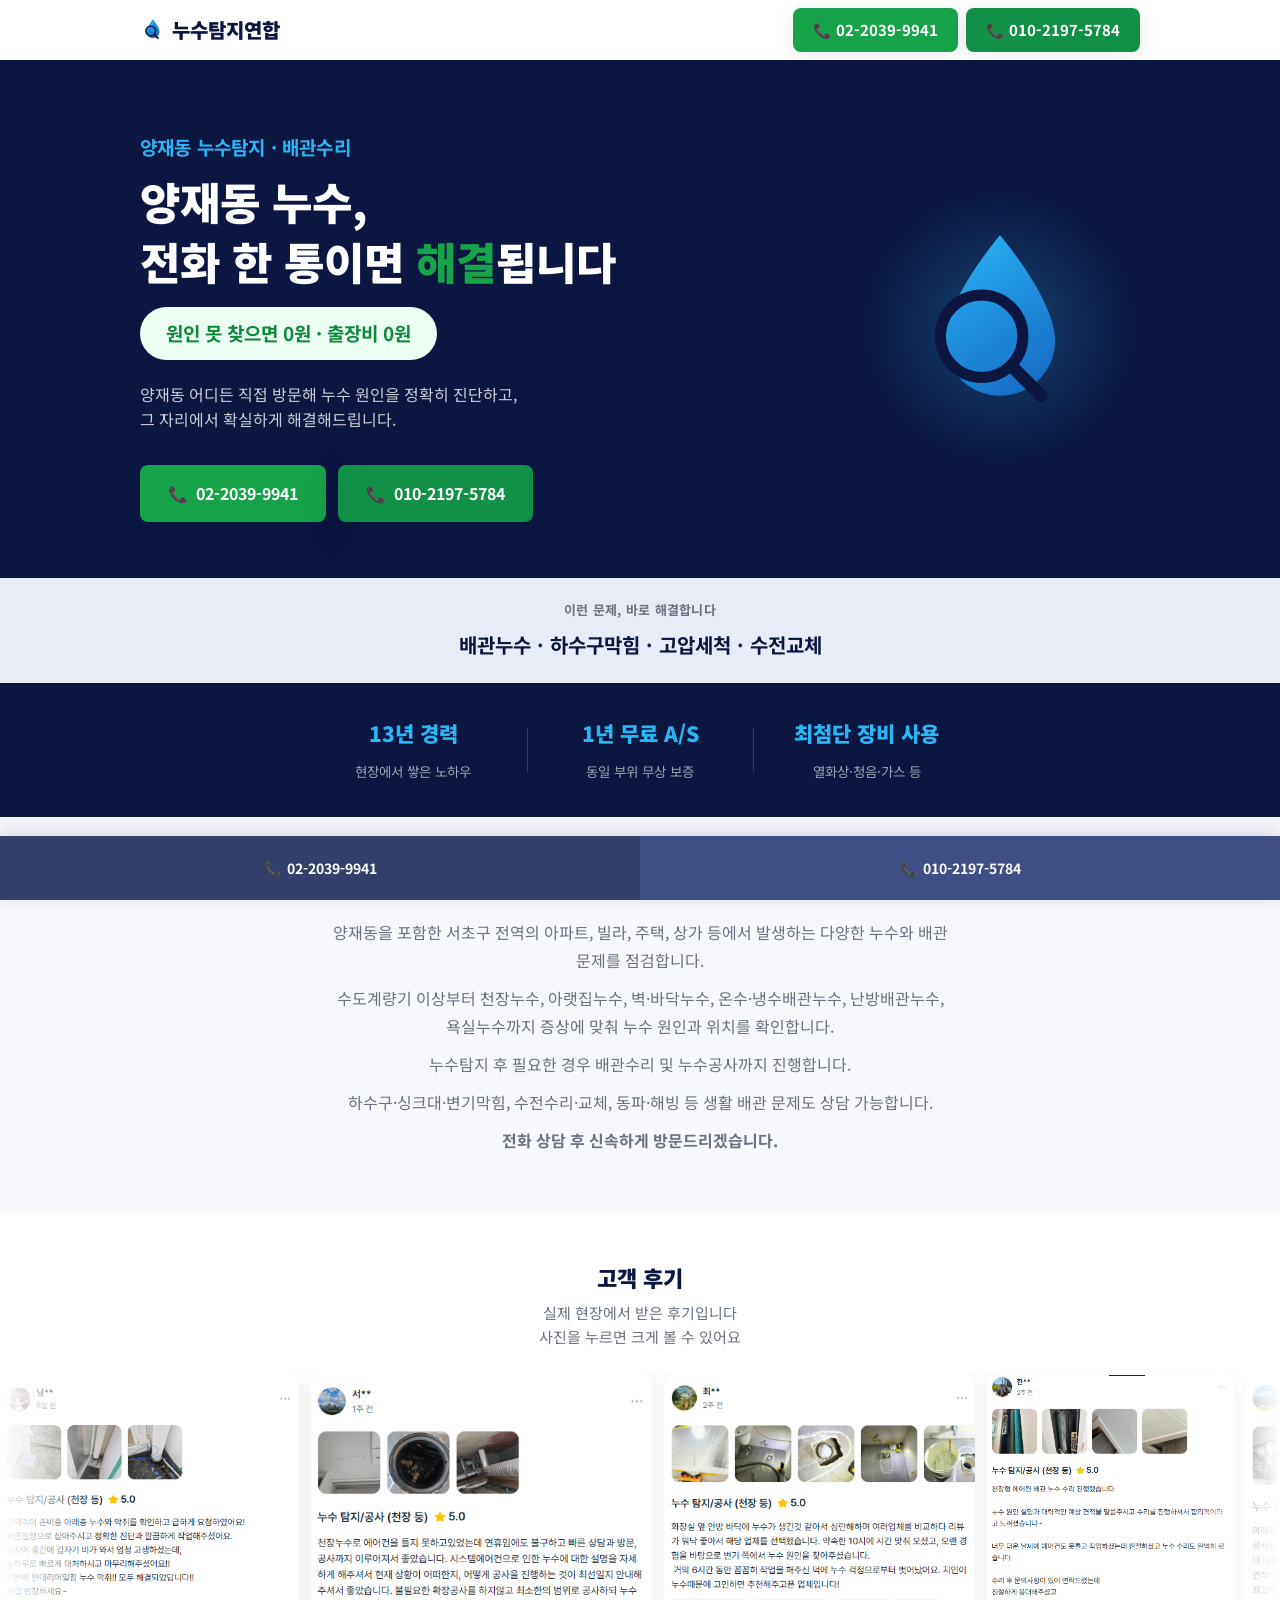
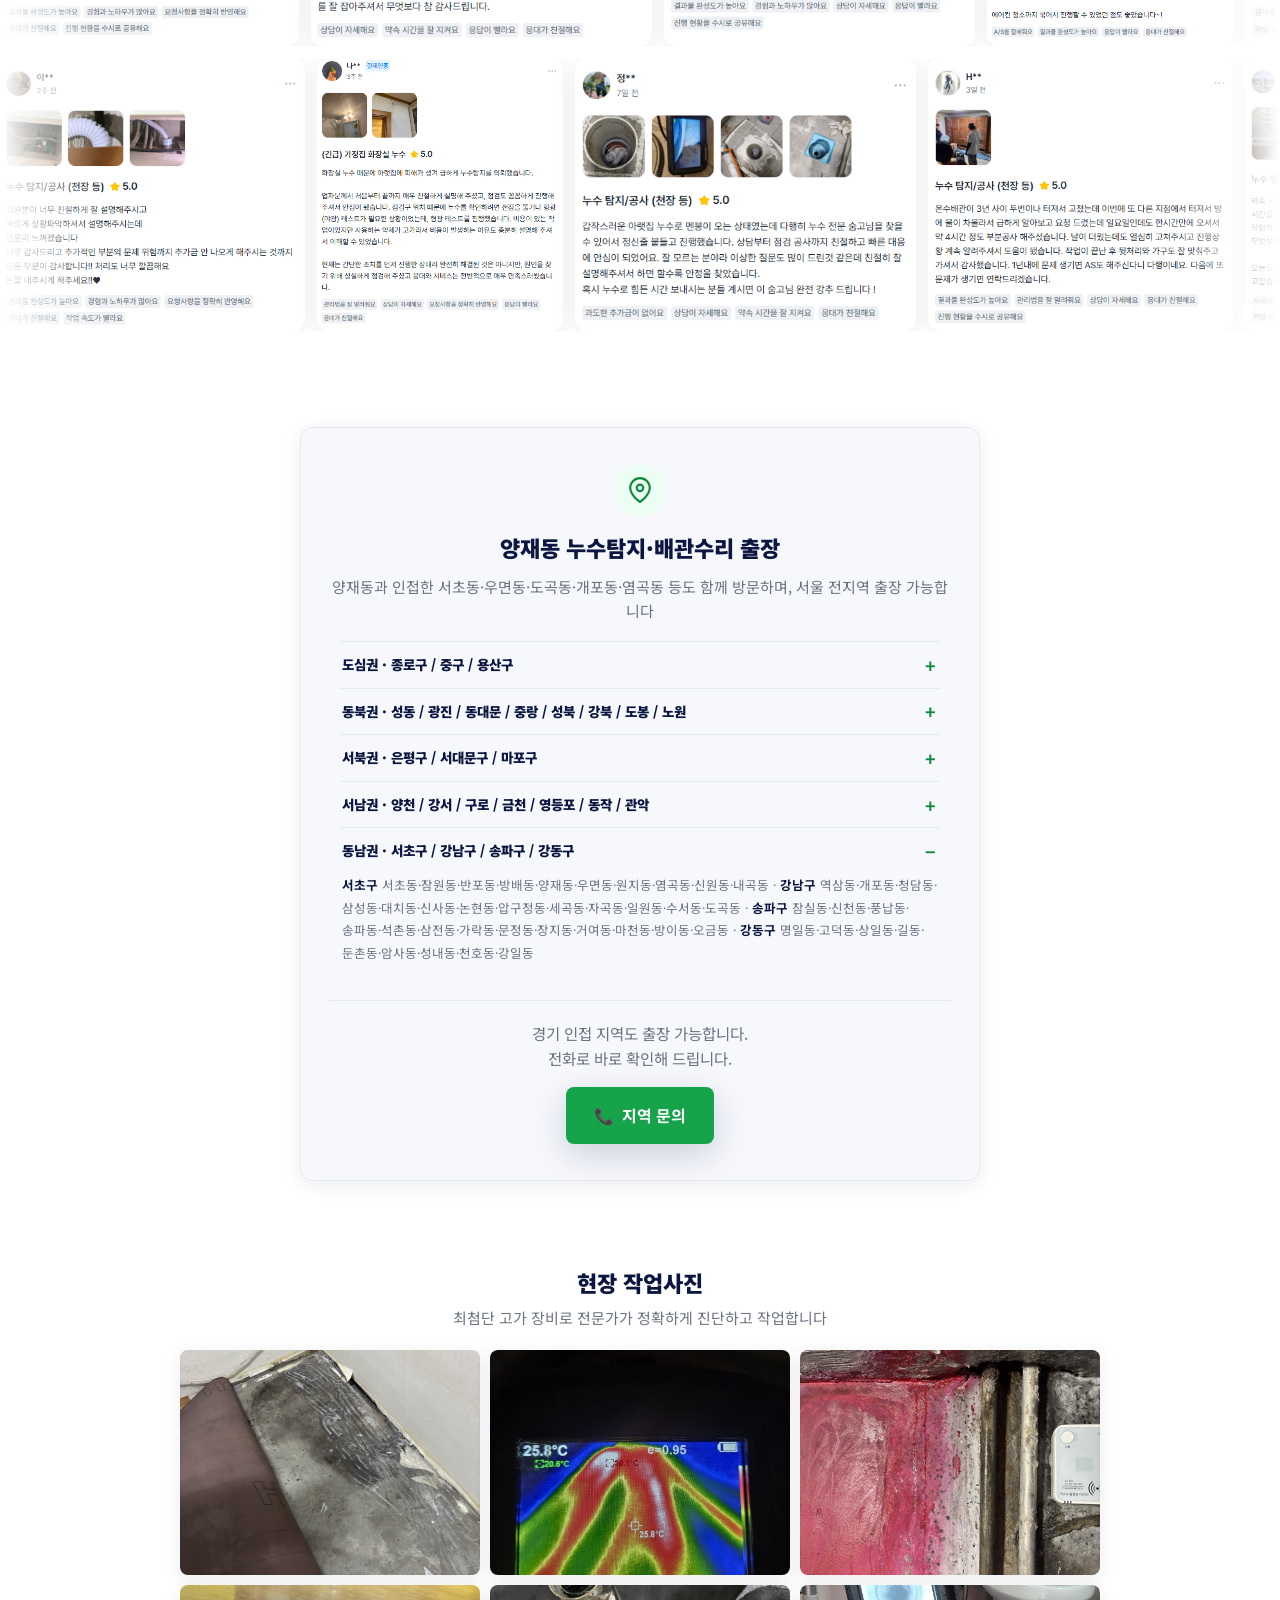
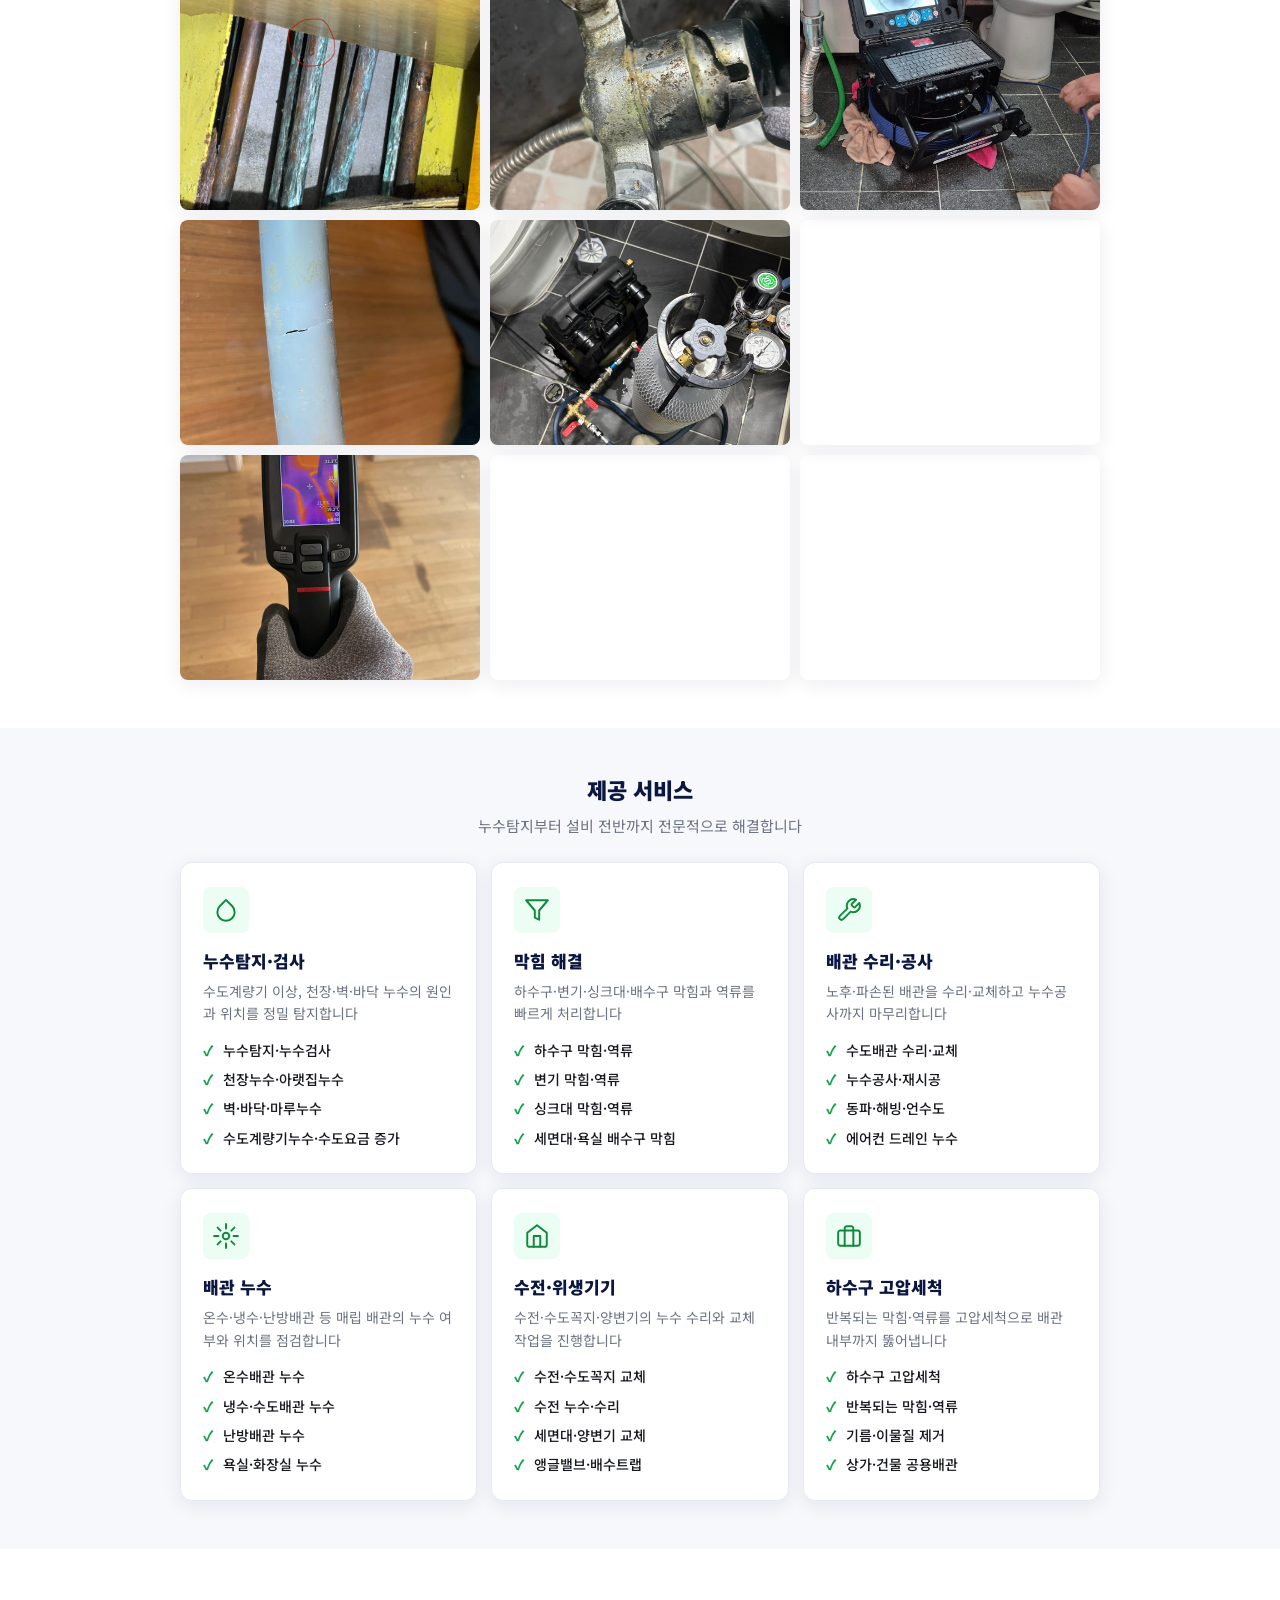
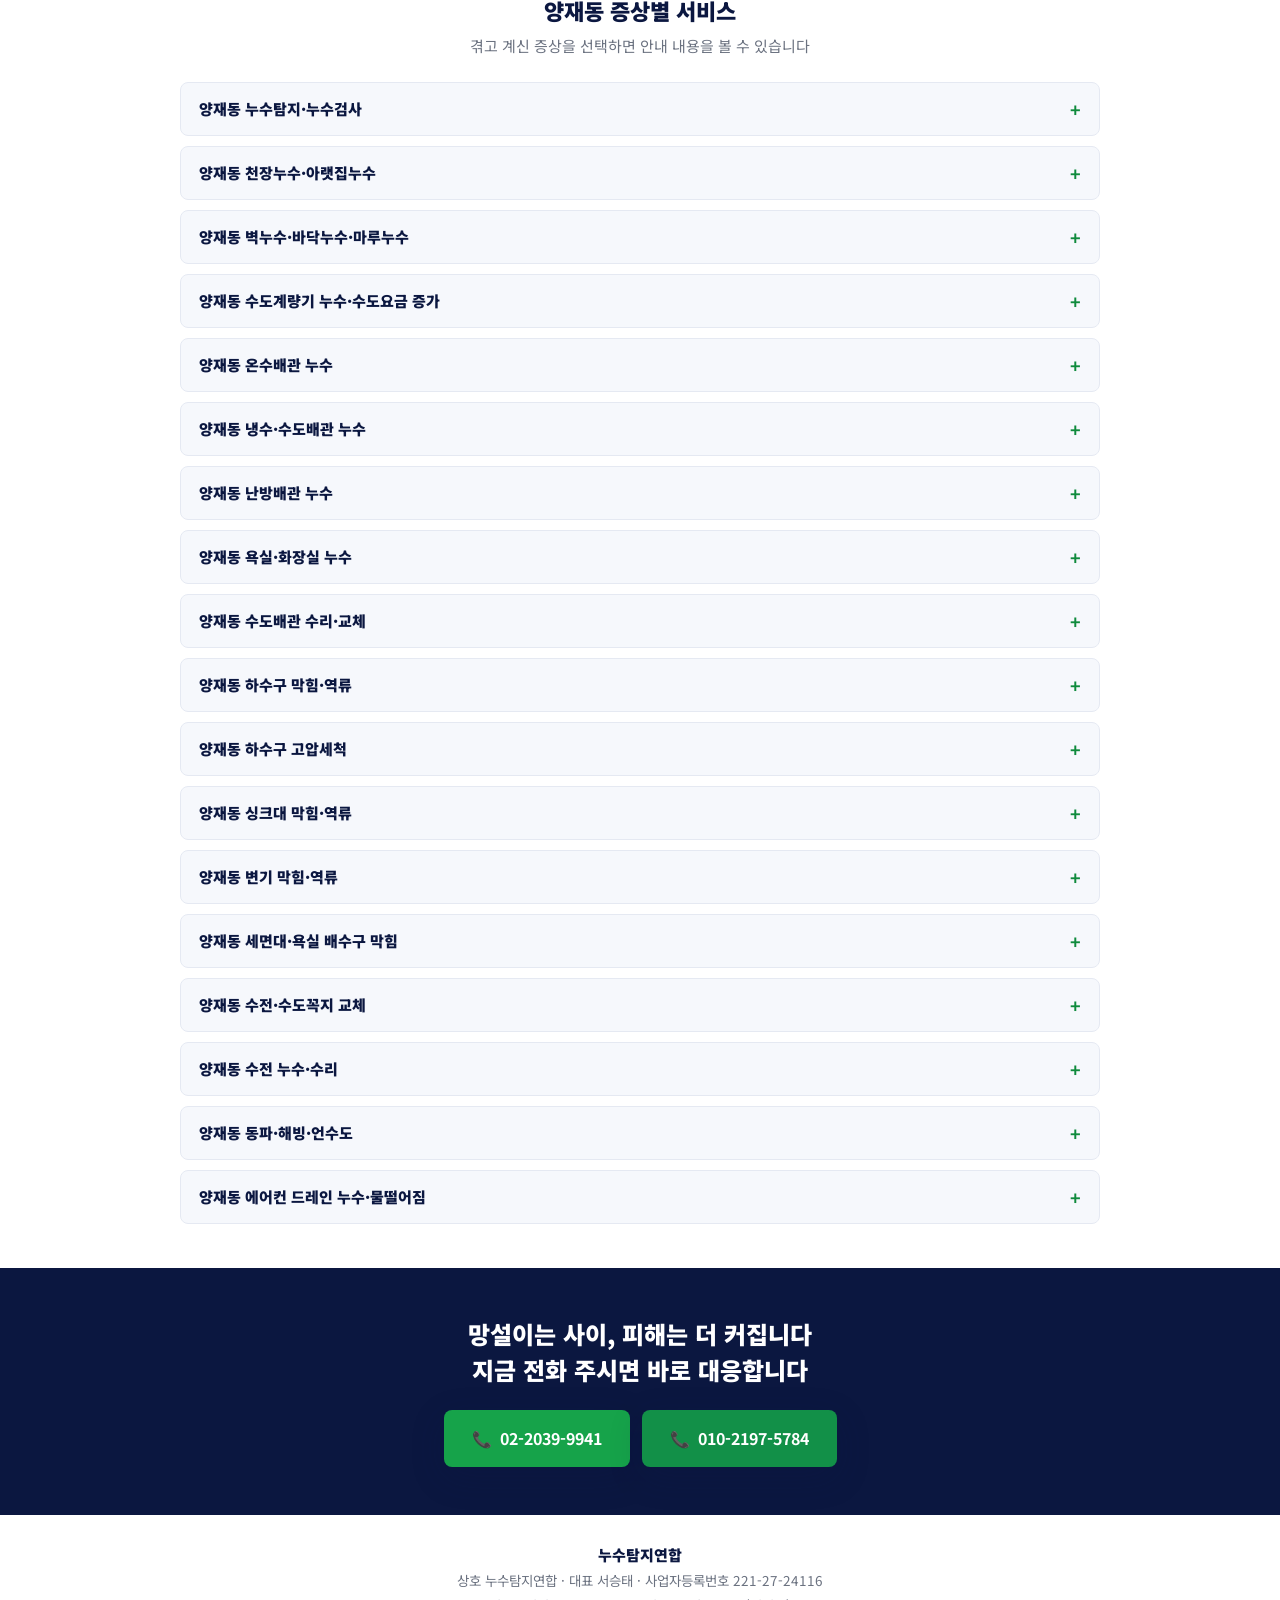
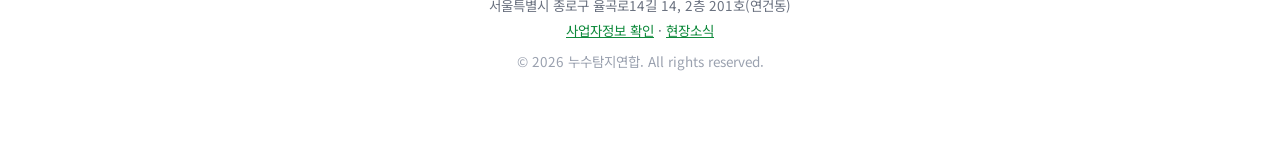
==== commit 41e97229: "update css" ====
--- a/양재동.html
+++ b/양재동.html
@@ -183,8 +183,10 @@
   <section class="service-intro">
     <div class="container">
       <h2 class="service-intro-title">양재동 누수탐지·배관수리 전문</h2>
-      <p>양재동을 포함한 서초구 전역의 아파트, 빌라, 주택, 상가 등에서 발생하는 다양한 누수와 배관 문제를 점검합니다. 수도계량기 이상부터 천장누수, 아랫집누수, 벽·바닥누수, 온수·냉수배관누수, 난방배관누수, 욕실누수까지 증상에 맞춰 누수 원인과 위치를 확인합니다.</p>
-      <p>누수탐지 후 필요한 경우 배관수리 및 누수공사까지 진행하며, 하수구·싱크대·변기막힘, 수전수리·교체, 동파·해빙 등 생활 배관 문제도 상담 가능합니다.</p>
+      <p>양재동을 포함한 서초구 전역의 아파트, 빌라, 주택, 상가 등에서 발생하는 다양한 누수와 배관 문제를 점검합니다.</p>
+      <p>수도계량기 이상부터 천장누수, 아랫집누수, 벽·바닥누수, 온수·냉수배관누수, 난방배관누수, 욕실누수까지 증상에 맞춰 누수 원인과 위치를 확인합니다.</p>
+      <p>누수탐지 후 필요한 경우 배관수리 및 누수공사까지 진행합니다.</p>
+      <p>하수구·싱크대·변기막힘, 수전수리·교체, 동파·해빙 등 생활 배관 문제도 상담 가능합니다.</p>
       <p class="service-intro-lead">전화 상담 후 신속하게 방문드리겠습니다.</p>
     </div>
   </section>
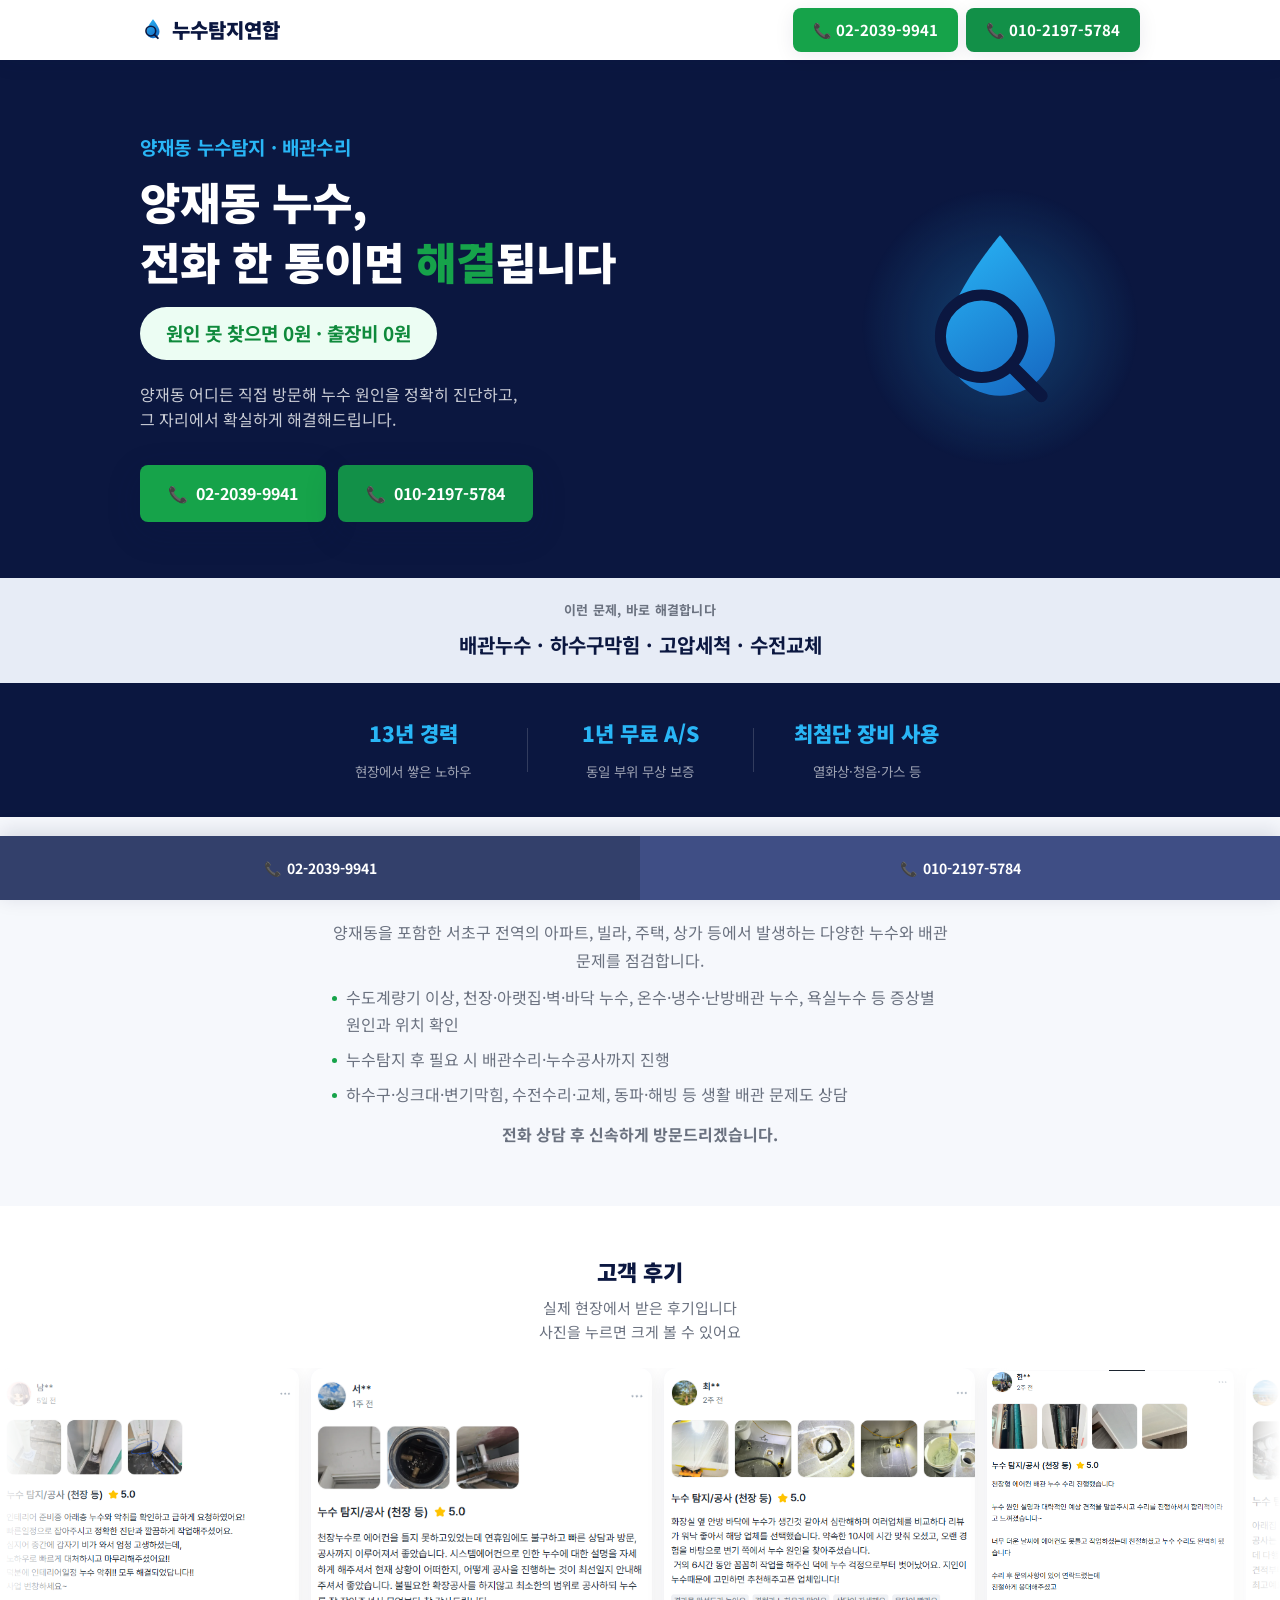
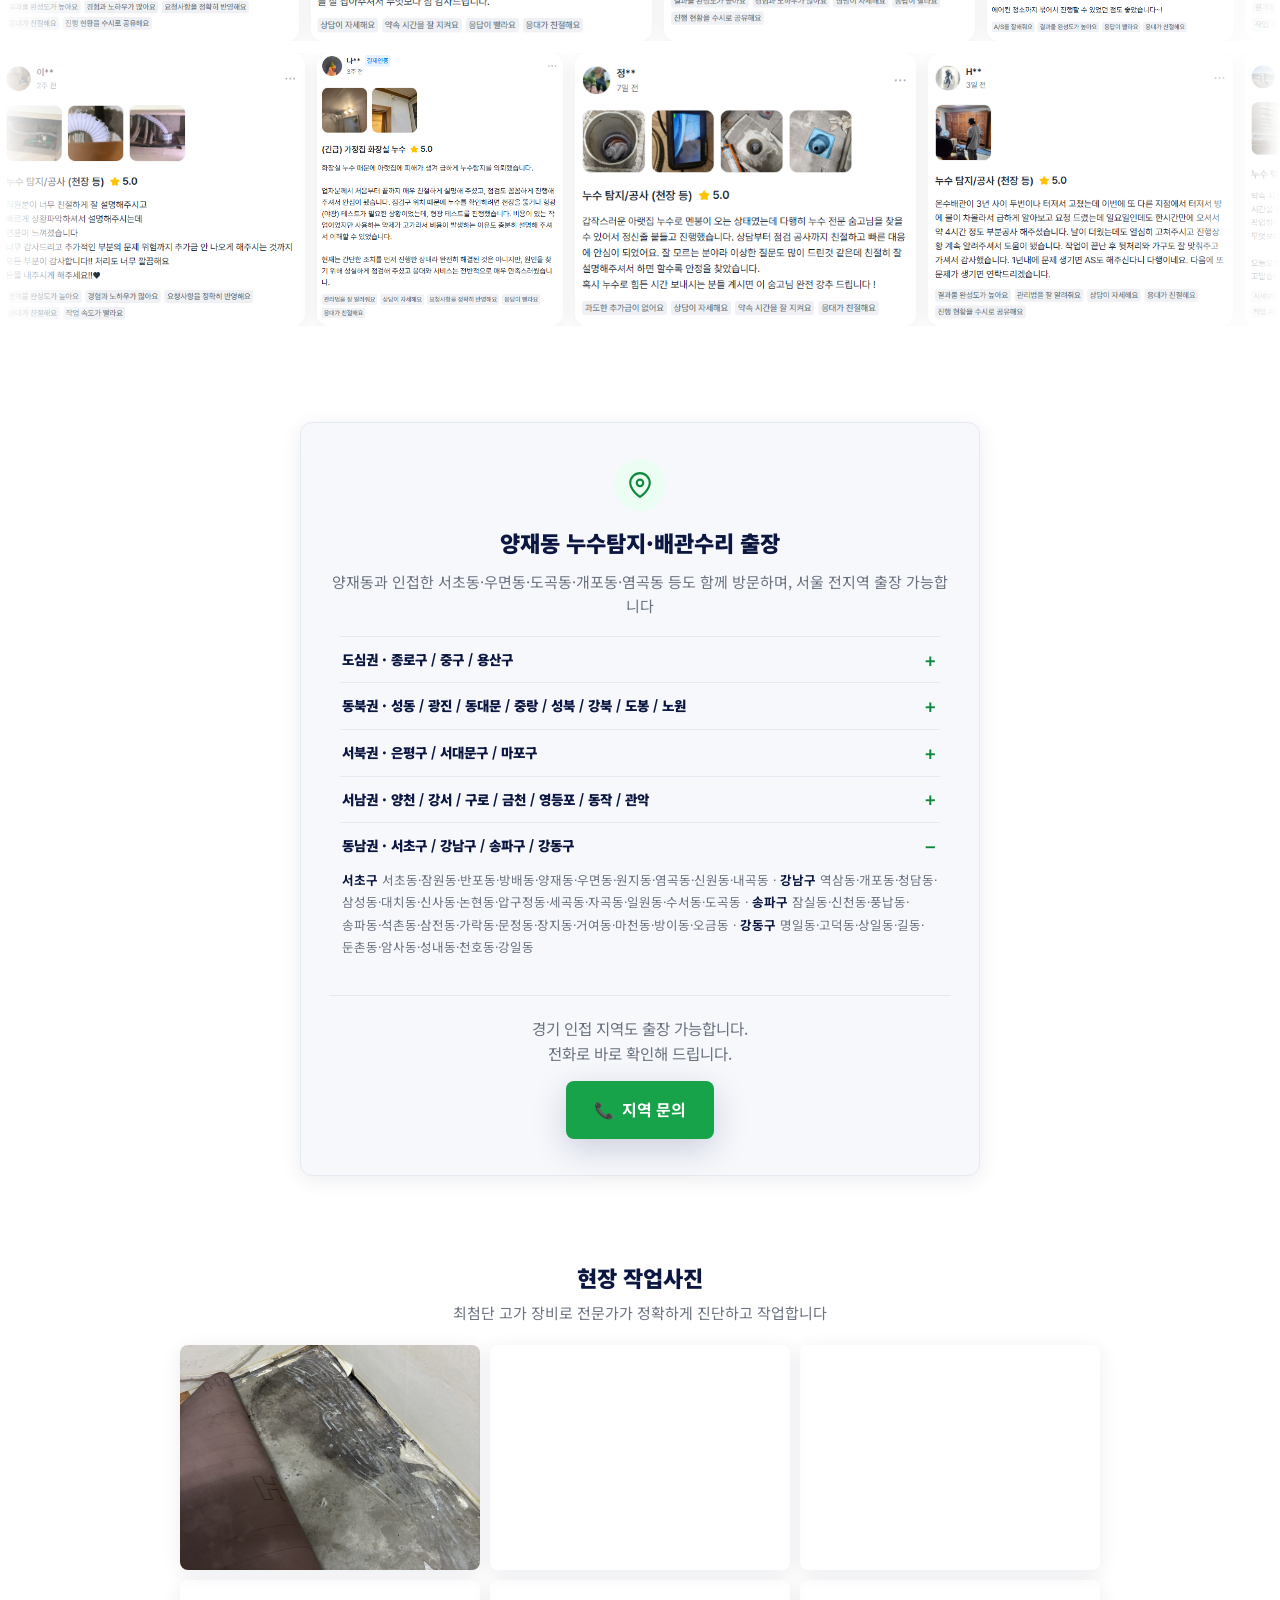
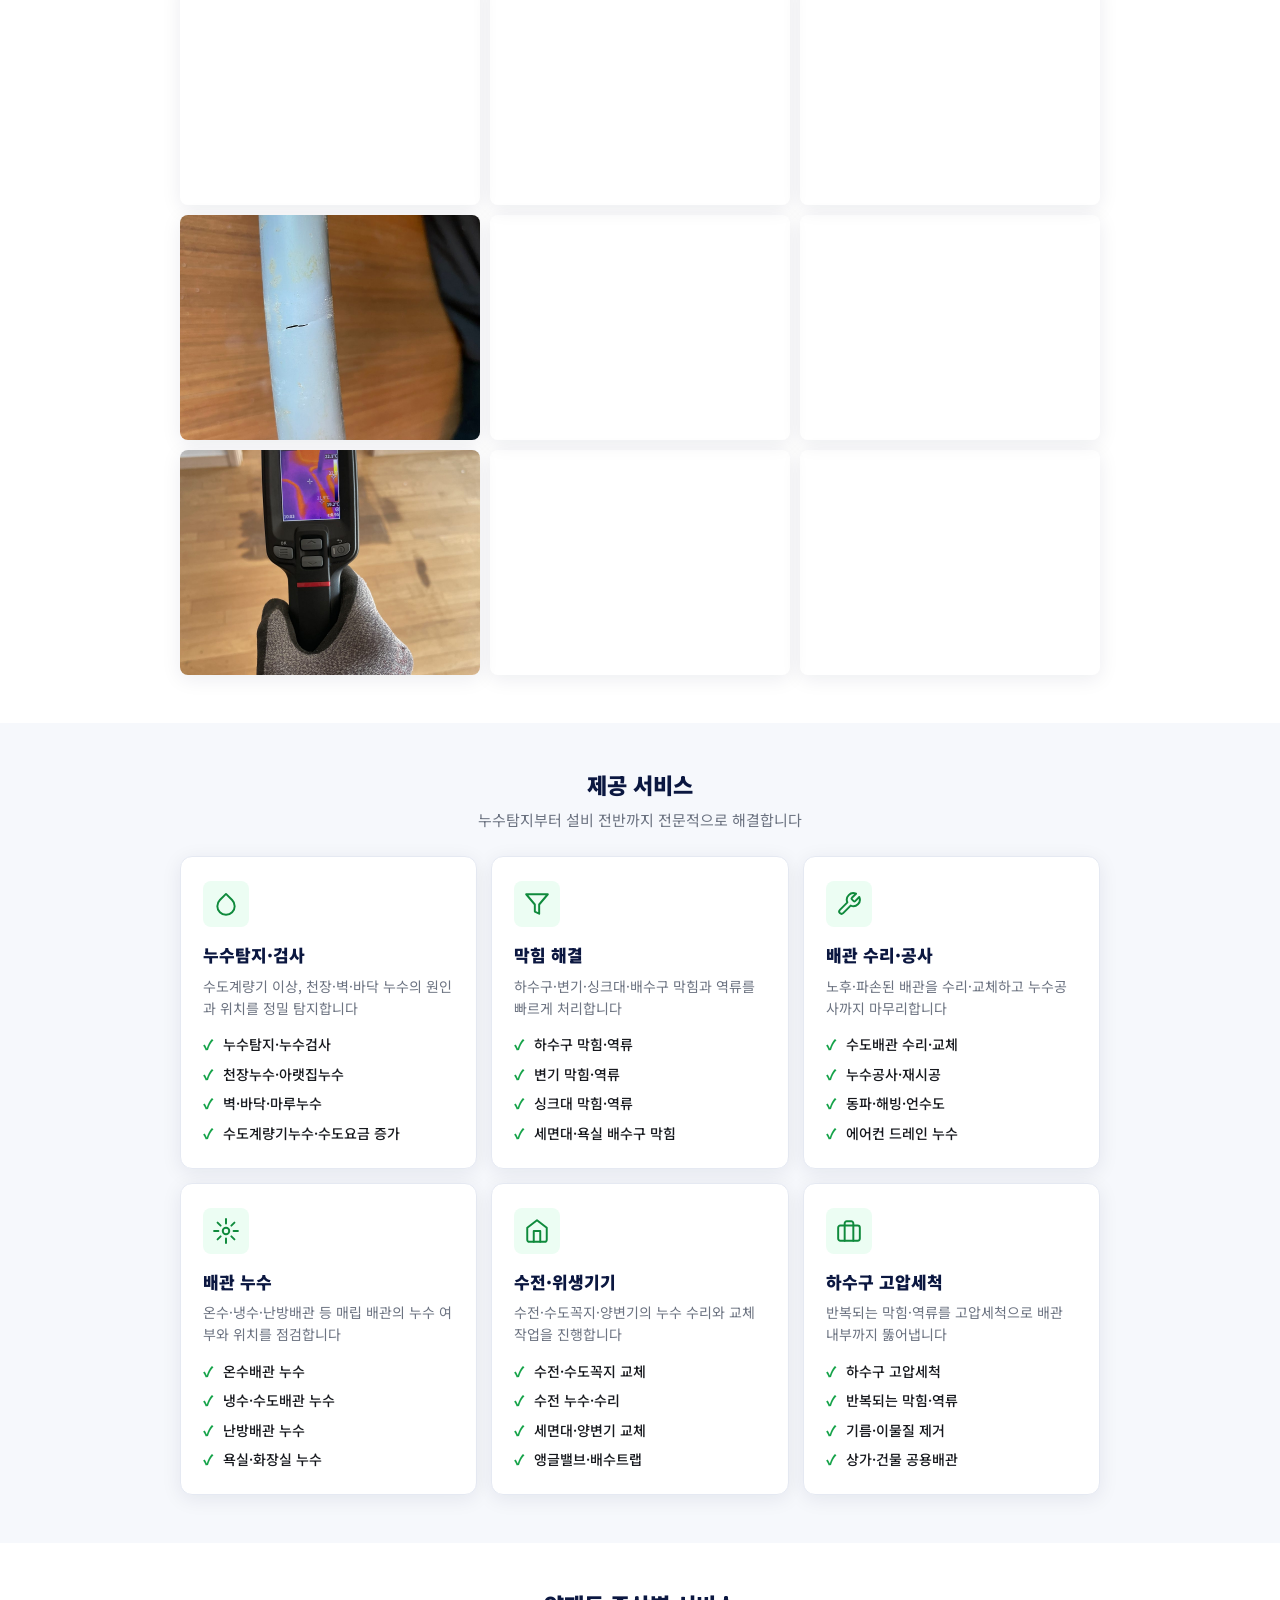
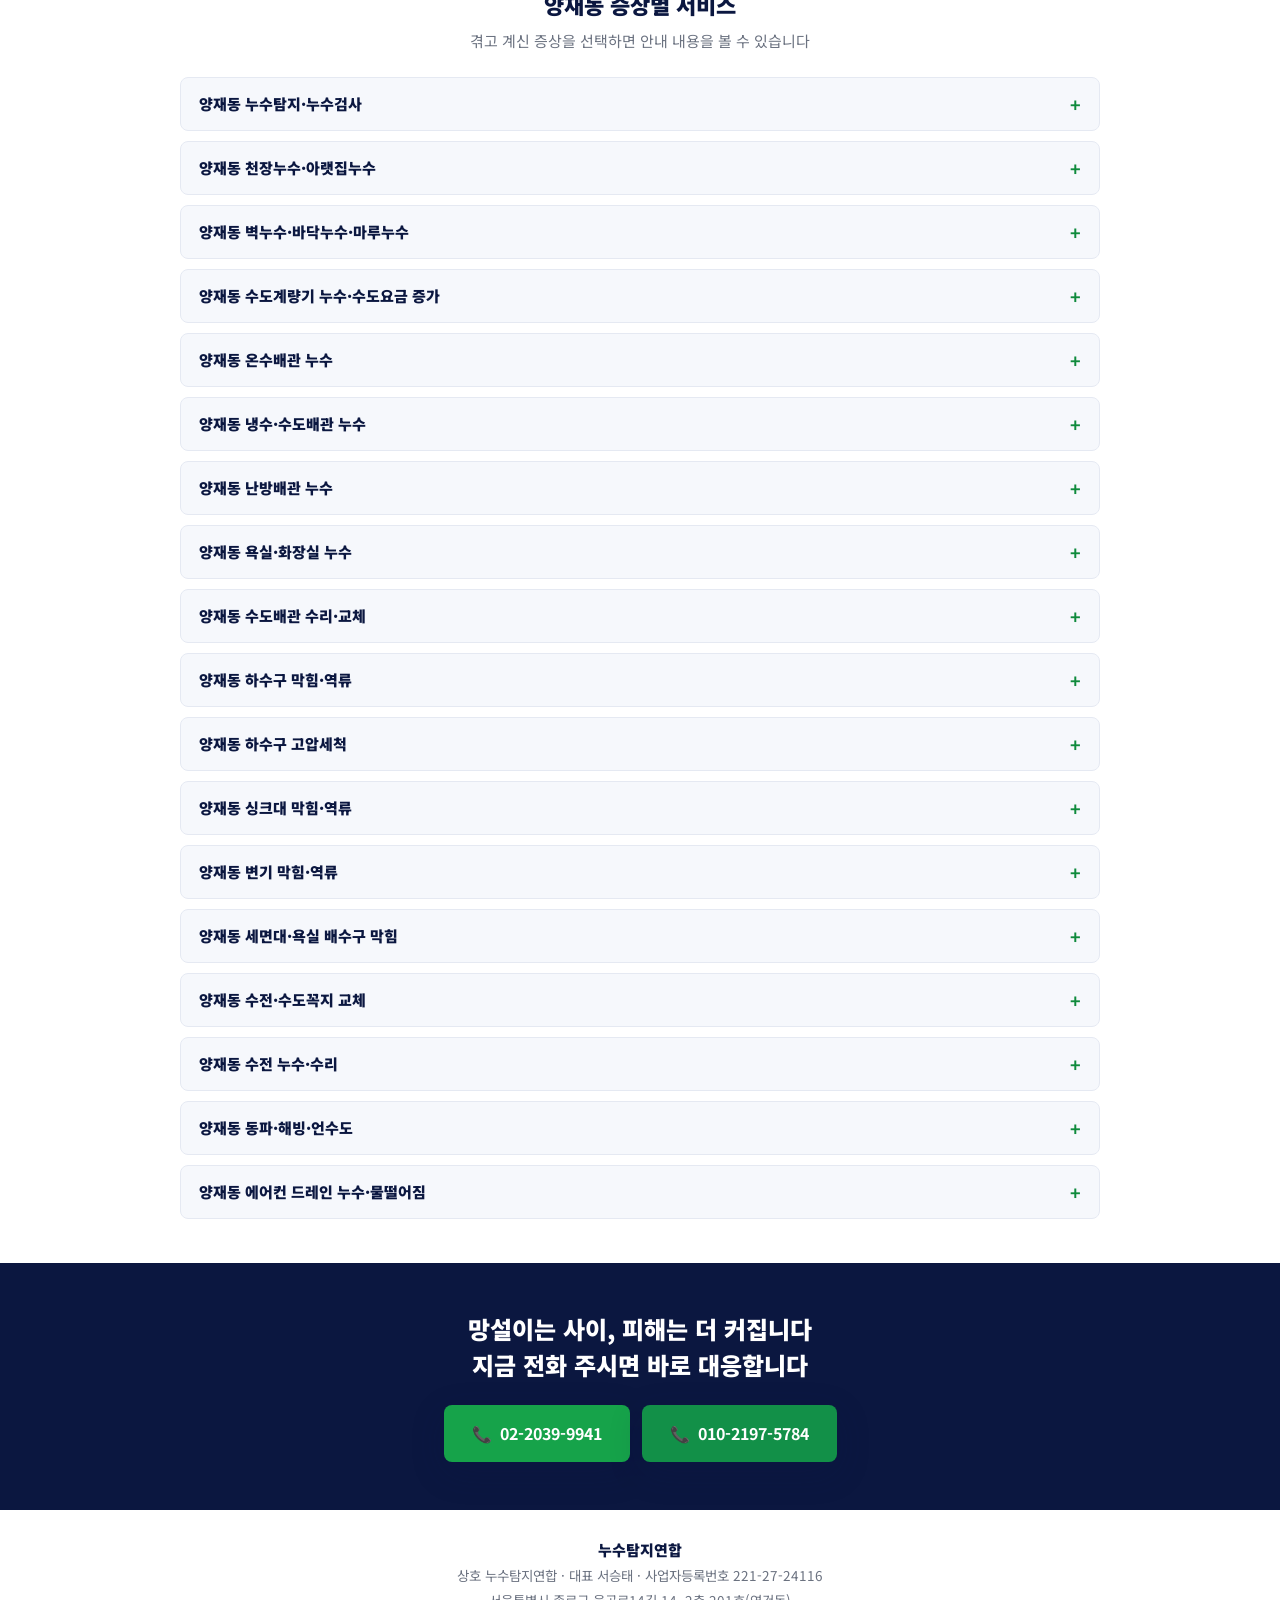
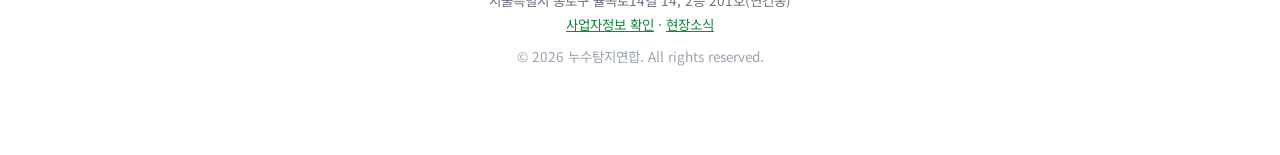
==== commit 3203cf4d: "style fixed" ====
--- a/양재동.html
+++ b/양재동.html
@@ -184,9 +184,11 @@
     <div class="container">
       <h2 class="service-intro-title">양재동 누수탐지·배관수리 전문</h2>
       <p>양재동을 포함한 서초구 전역의 아파트, 빌라, 주택, 상가 등에서 발생하는 다양한 누수와 배관 문제를 점검합니다.</p>
-      <p>수도계량기 이상부터 천장누수, 아랫집누수, 벽·바닥누수, 온수·냉수배관누수, 난방배관누수, 욕실누수까지 증상에 맞춰 누수 원인과 위치를 확인합니다.</p>
-      <p>누수탐지 후 필요한 경우 배관수리 및 누수공사까지 진행합니다.</p>
-      <p>하수구·싱크대·변기막힘, 수전수리·교체, 동파·해빙 등 생활 배관 문제도 상담 가능합니다.</p>
+      <ul class="service-intro-list">
+        <li>수도계량기 이상, 천장·아랫집·벽·바닥 누수, 온수·냉수·난방배관 누수, 욕실누수 등 증상별 원인과 위치 확인</li>
+        <li>누수탐지 후 필요 시 배관수리·누수공사까지 진행</li>
+        <li>하수구·싱크대·변기막힘, 수전수리·교체, 동파·해빙 등 생활 배관 문제도 상담</li>
+      </ul>
       <p class="service-intro-lead">전화 상담 후 신속하게 방문드리겠습니다.</p>
     </div>
   </section>
--- a/css/style.css
+++ b/css/style.css
@@ -290,10 +290,37 @@
   word-break: keep-all;
 }
 .service-intro-lead { color: var(--navy); font-weight: 700; }
+.service-intro-list {
+  max-width: 480px;
+  margin: 0 auto 12px;
+  padding: 0;
+  list-style: none;
+  font-size: 14.5px;
+  line-height: 1.7;
+  color: var(--muted);
+  word-break: keep-all;
+}
+.service-intro-list li {
+  position: relative;
+  padding-left: 16px;
+  margin-bottom: 8px;
+}
+.service-intro-list li::before {
+  content: "";
+  position: absolute;
+  left: 2px;
+  top: 11px;
+  width: 5px;
+  height: 5px;
+  border-radius: 50%;
+  background: var(--green);
+}
 @media (min-width: 640px) {
   .service-intro { padding: 48px 0; }
   .service-intro-title { font-size: 24px; }
   .service-intro p { max-width: 620px; font-size: 16px; }
+  .service-intro-list { max-width: 620px; font-size: 16px; }
+  .service-intro-list li::before { top: 12px; }
 }
 
 /* ==========================================================================
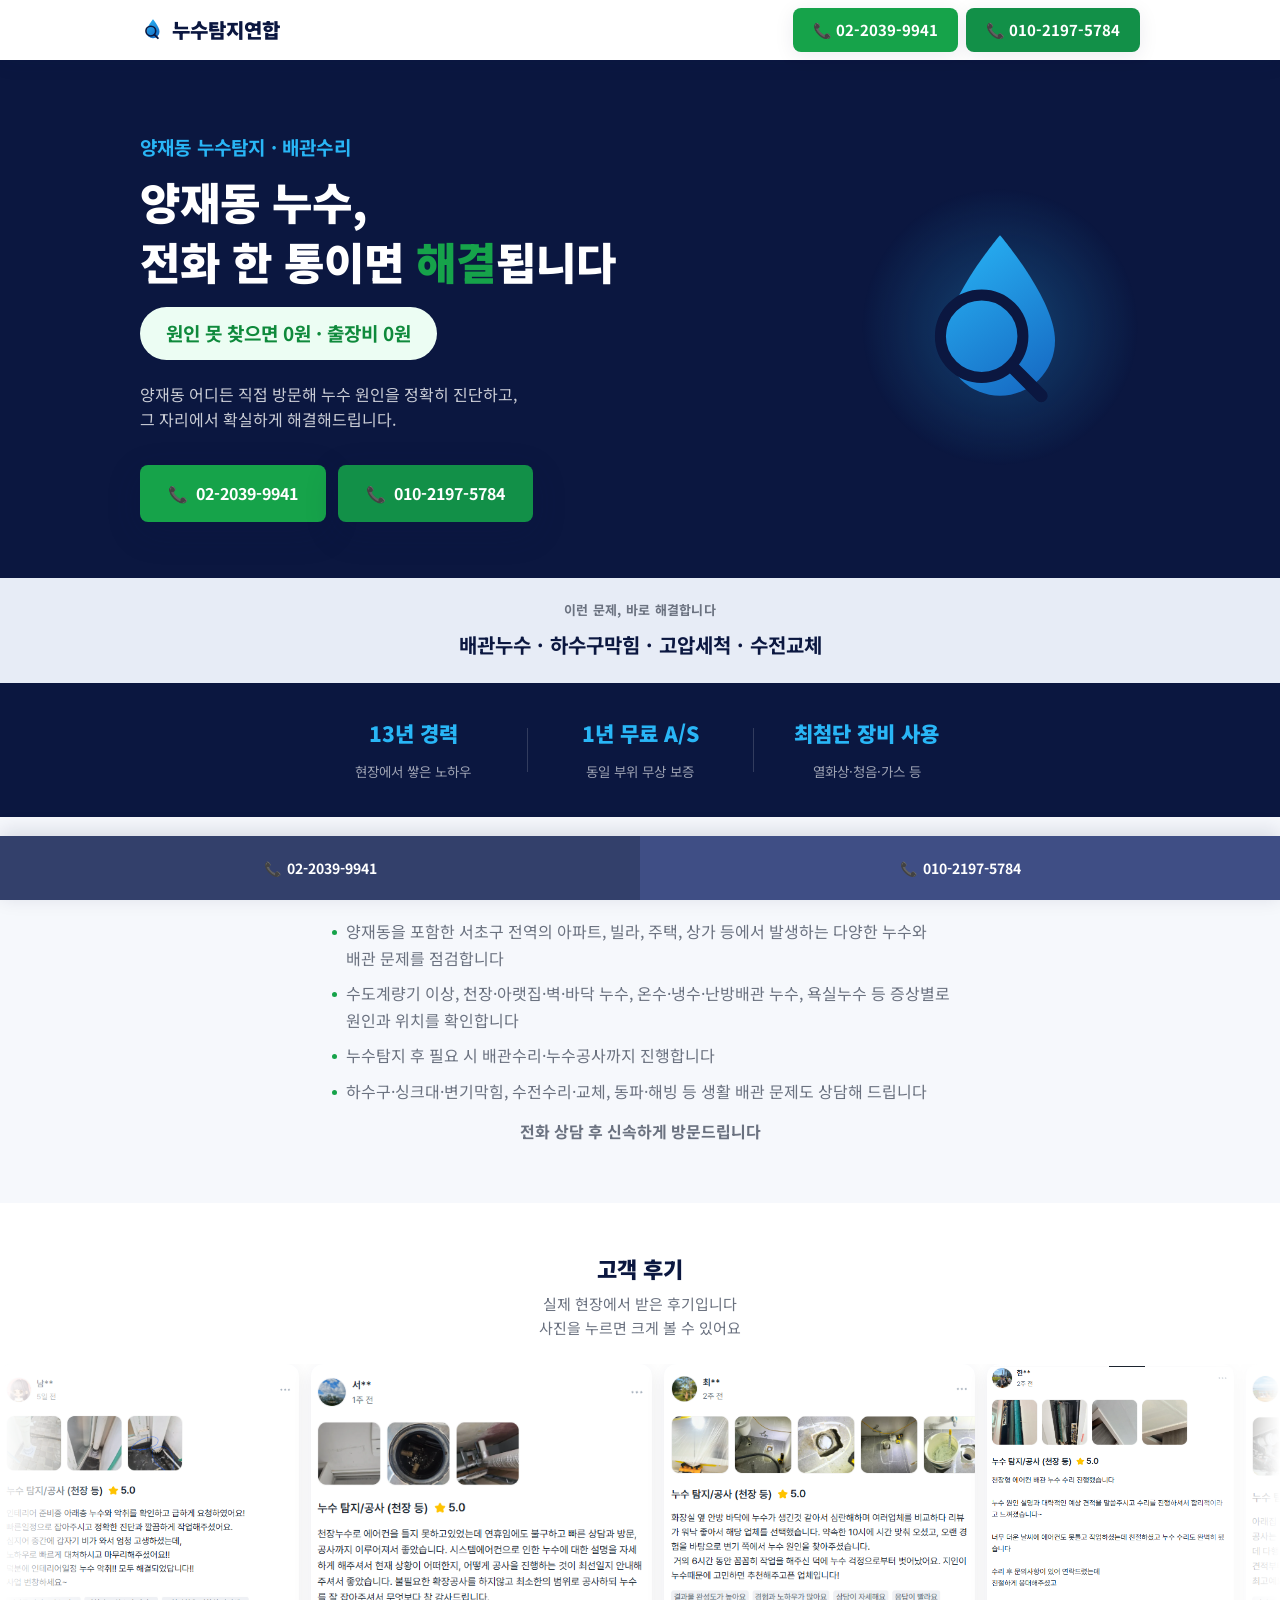
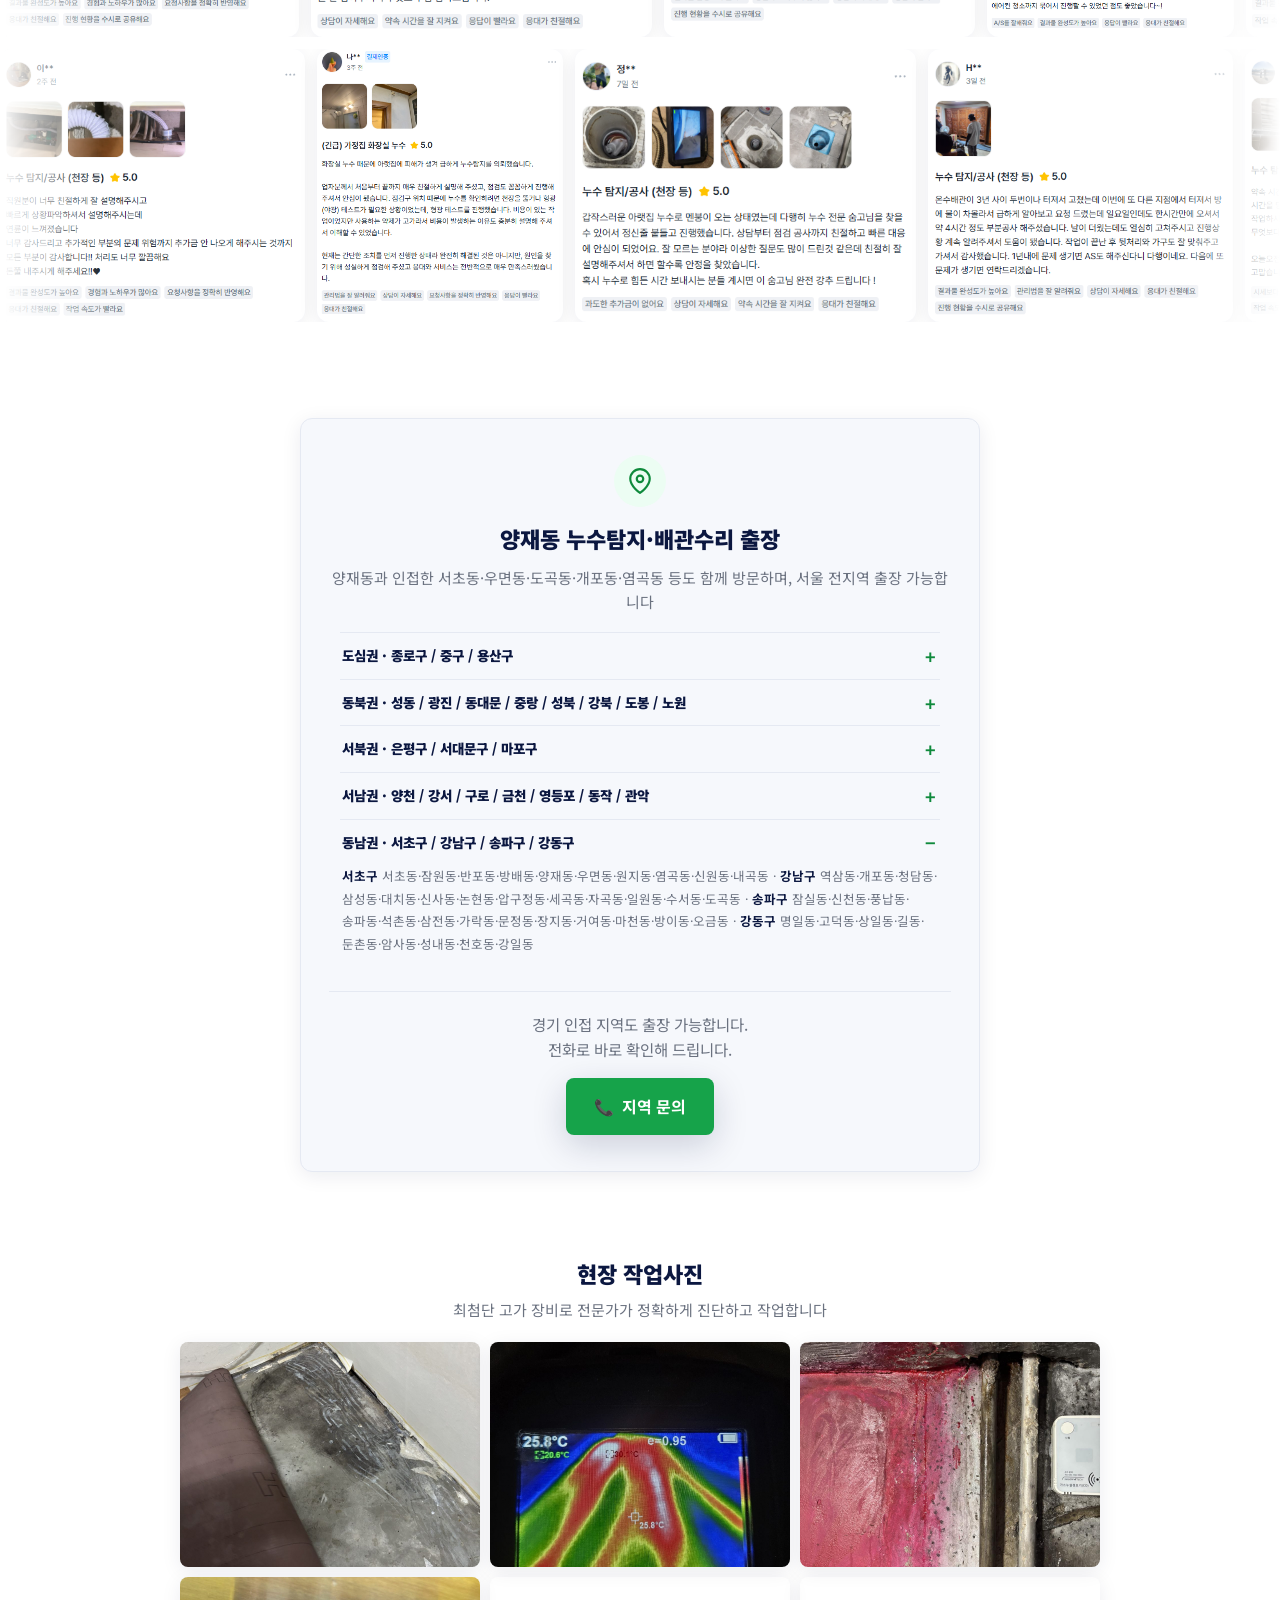
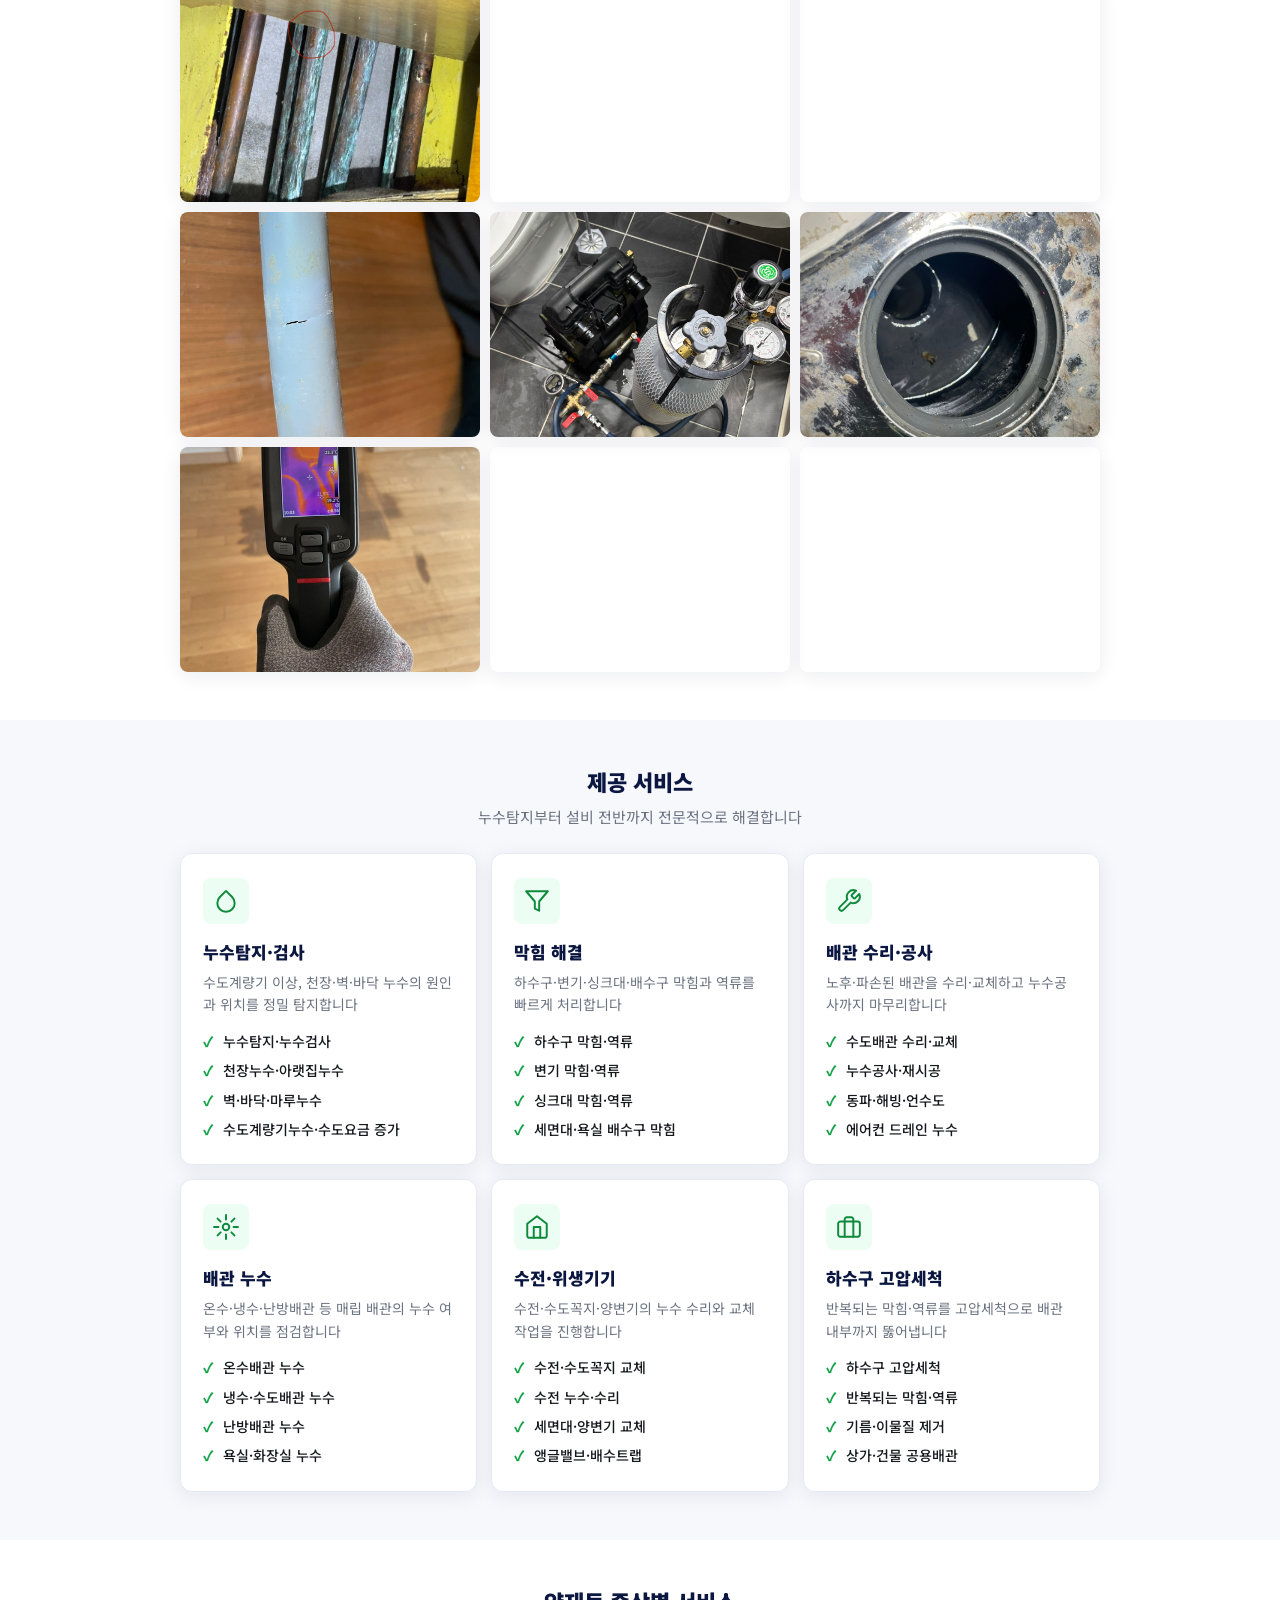
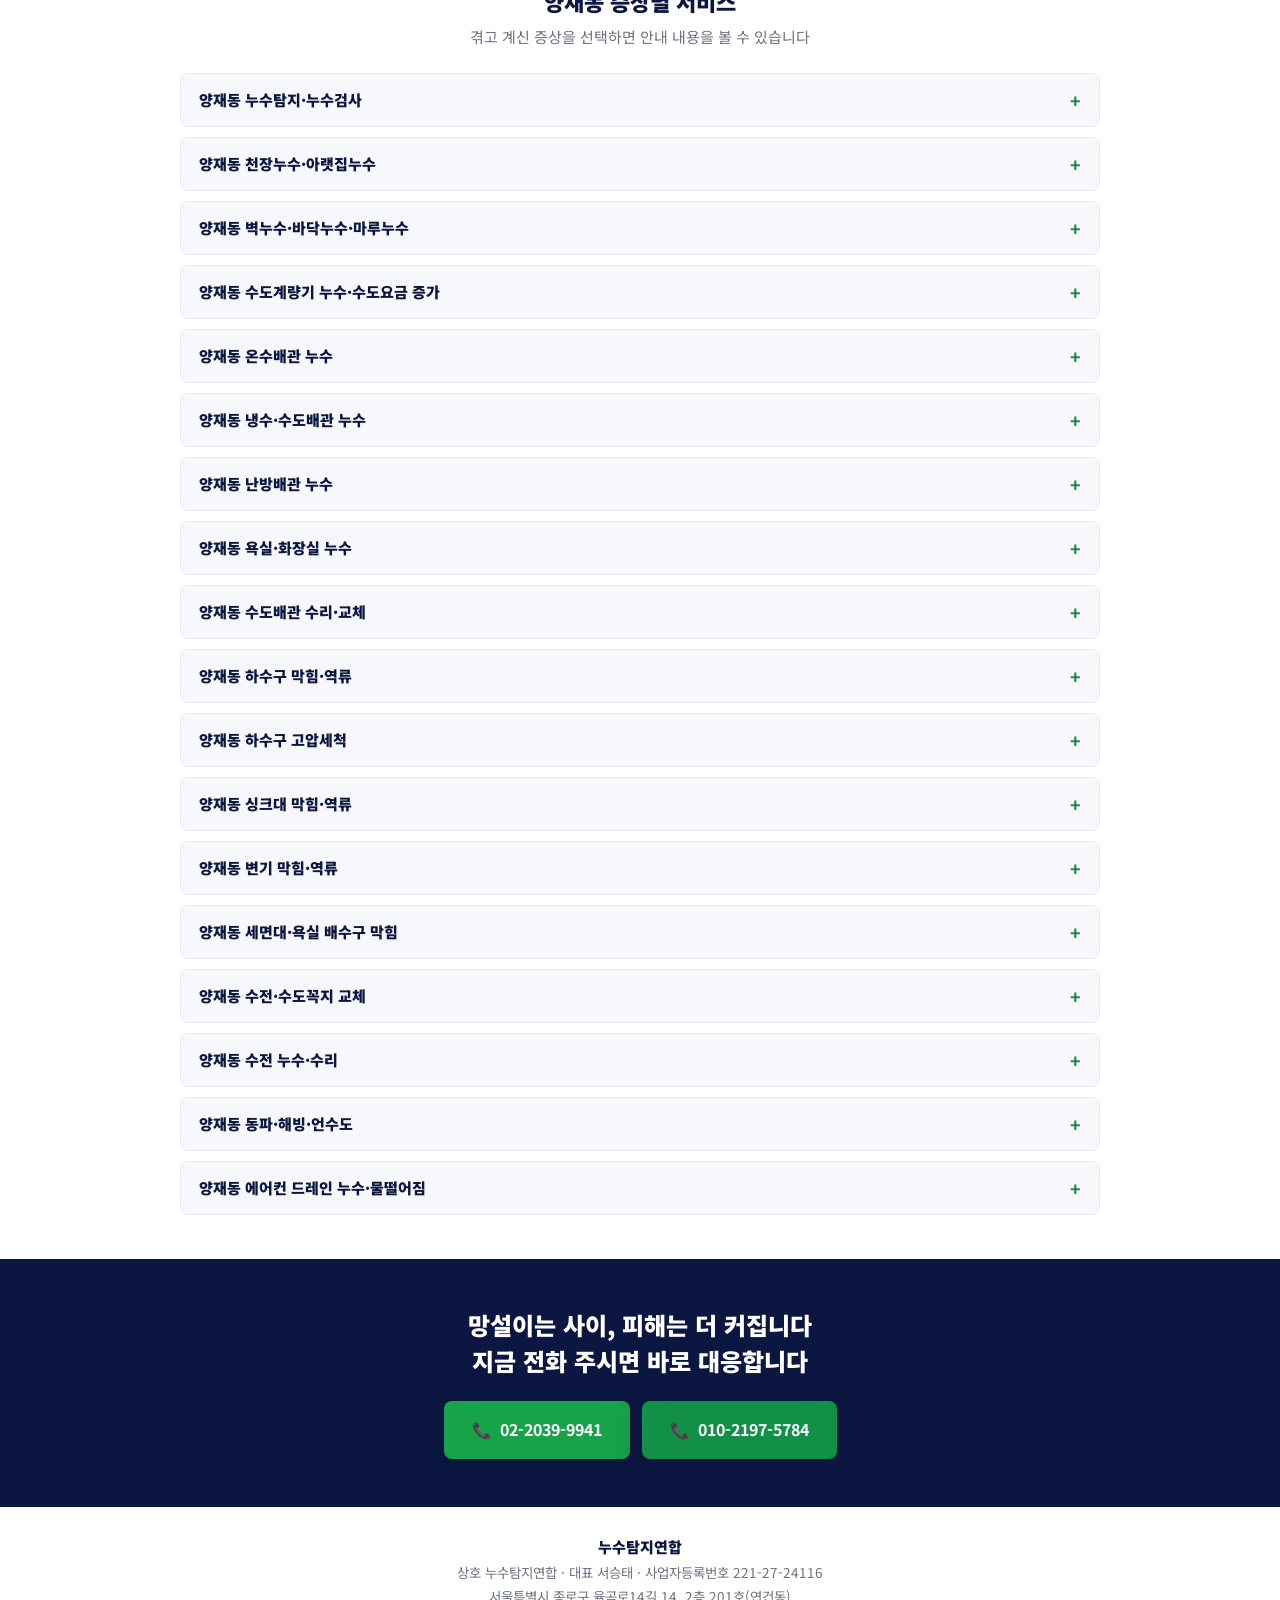
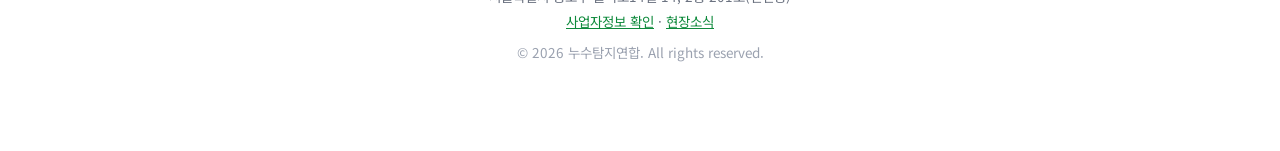
==== commit ac8d3bdf: "css fixed" ====
--- a/양재동.html
+++ b/양재동.html
@@ -183,13 +183,13 @@
   <section class="service-intro">
     <div class="container">
       <h2 class="service-intro-title">양재동 누수탐지·배관수리 전문</h2>
-      <p>양재동을 포함한 서초구 전역의 아파트, 빌라, 주택, 상가 등에서 발생하는 다양한 누수와 배관 문제를 점검합니다.</p>
       <ul class="service-intro-list">
-        <li>수도계량기 이상, 천장·아랫집·벽·바닥 누수, 온수·냉수·난방배관 누수, 욕실누수 등 증상별 원인과 위치 확인</li>
-        <li>누수탐지 후 필요 시 배관수리·누수공사까지 진행</li>
-        <li>하수구·싱크대·변기막힘, 수전수리·교체, 동파·해빙 등 생활 배관 문제도 상담</li>
+        <li>양재동을 포함한 서초구 전역의 아파트, 빌라, 주택, 상가 등에서 발생하는 다양한 누수와 배관 문제를 점검합니다</li>
+        <li>수도계량기 이상, 천장·아랫집·벽·바닥 누수, 온수·냉수·난방배관 누수, 욕실누수 등 증상별로 원인과 위치를 확인합니다</li>
+        <li>누수탐지 후 필요 시 배관수리·누수공사까지 진행합니다</li>
+        <li>하수구·싱크대·변기막힘, 수전수리·교체, 동파·해빙 등 생활 배관 문제도 상담해 드립니다</li>
       </ul>
-      <p class="service-intro-lead">전화 상담 후 신속하게 방문드리겠습니다.</p>
+      <p class="service-intro-lead">전화 상담 후 신속하게 방문드립니다</p>
     </div>
   </section>
 
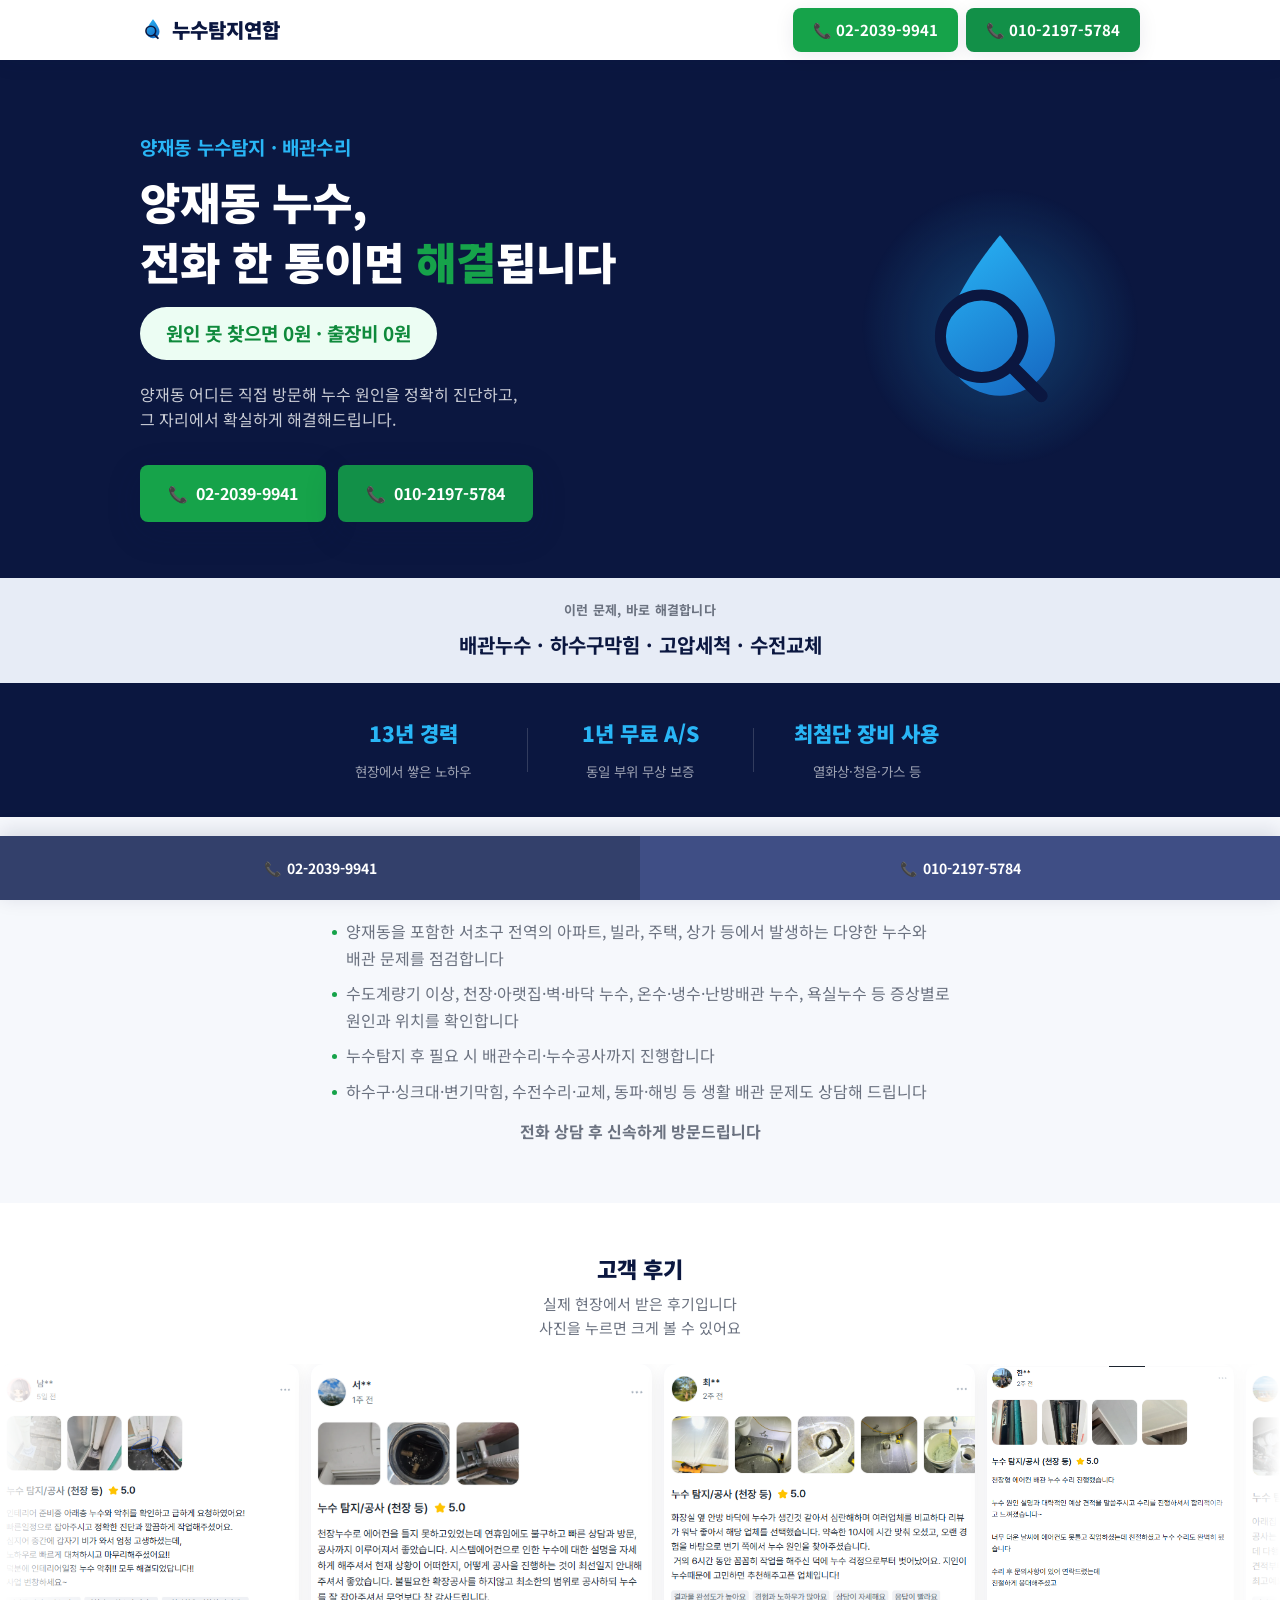
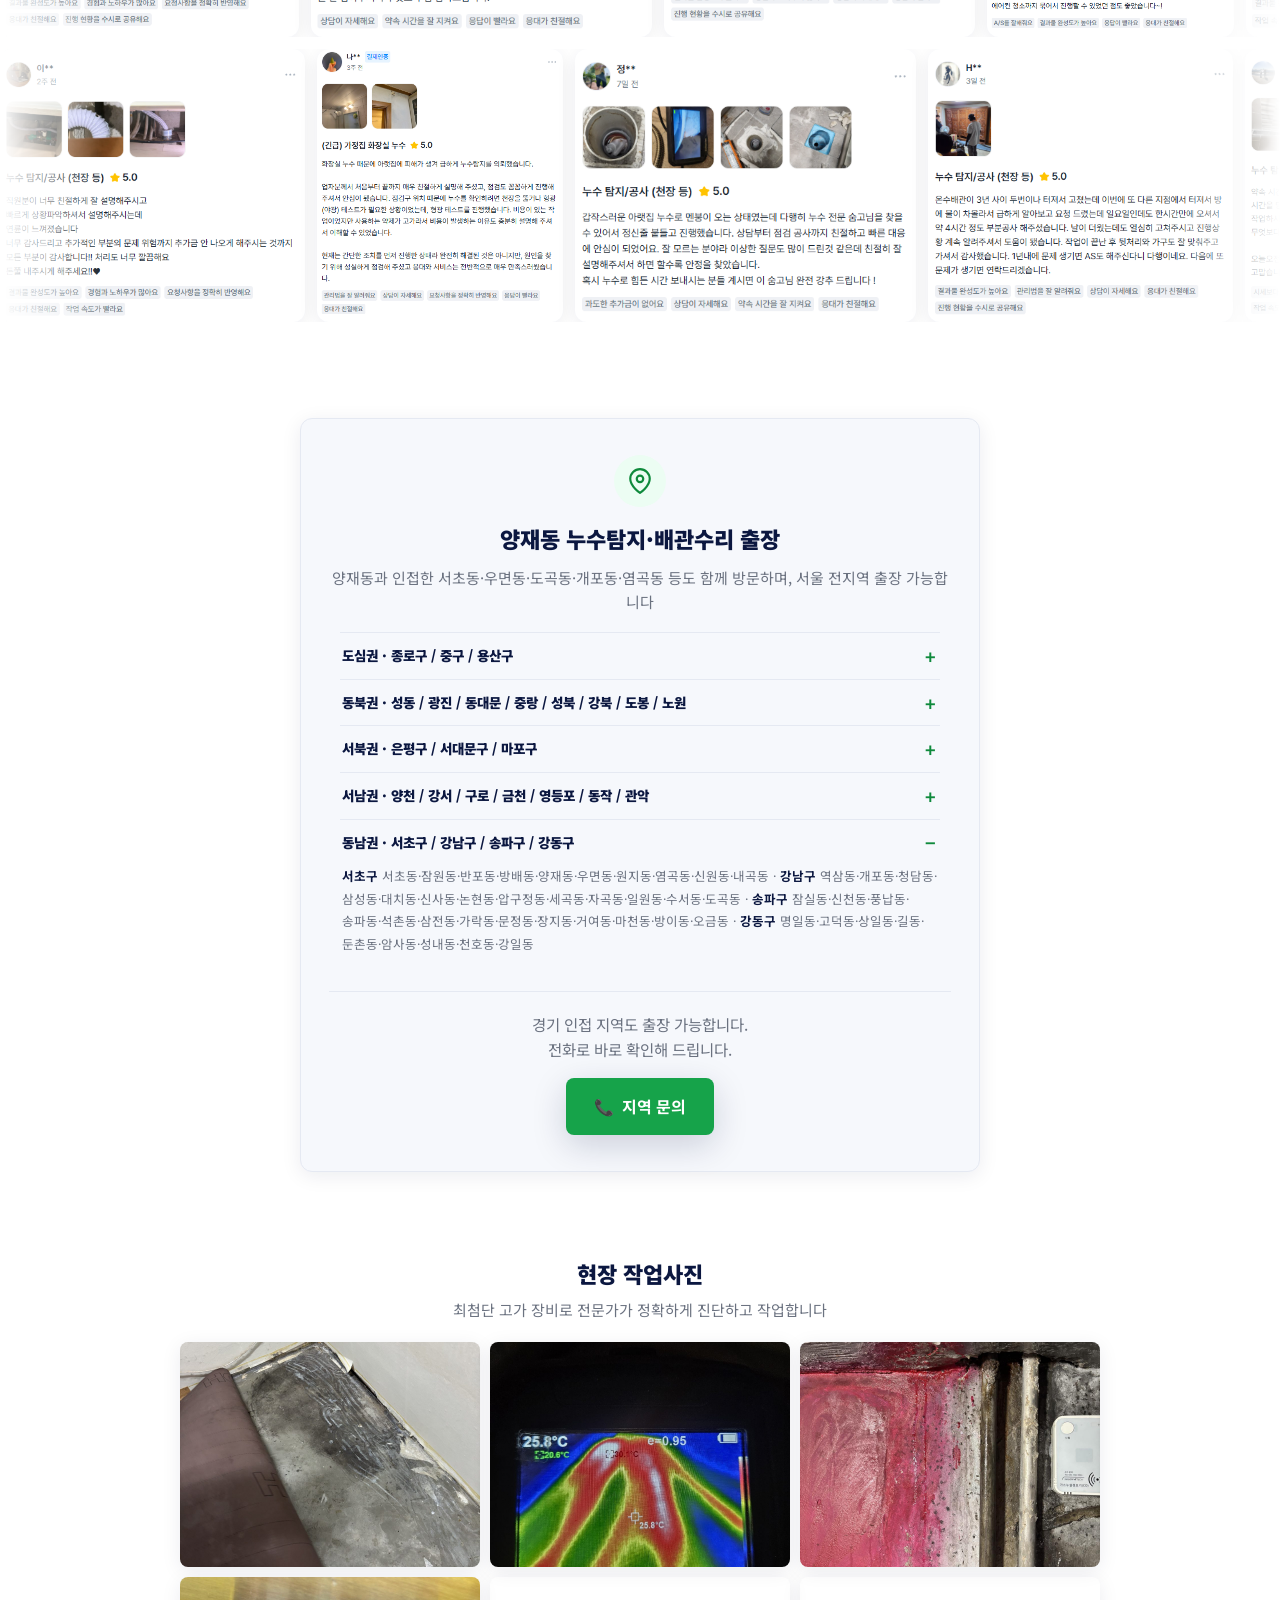
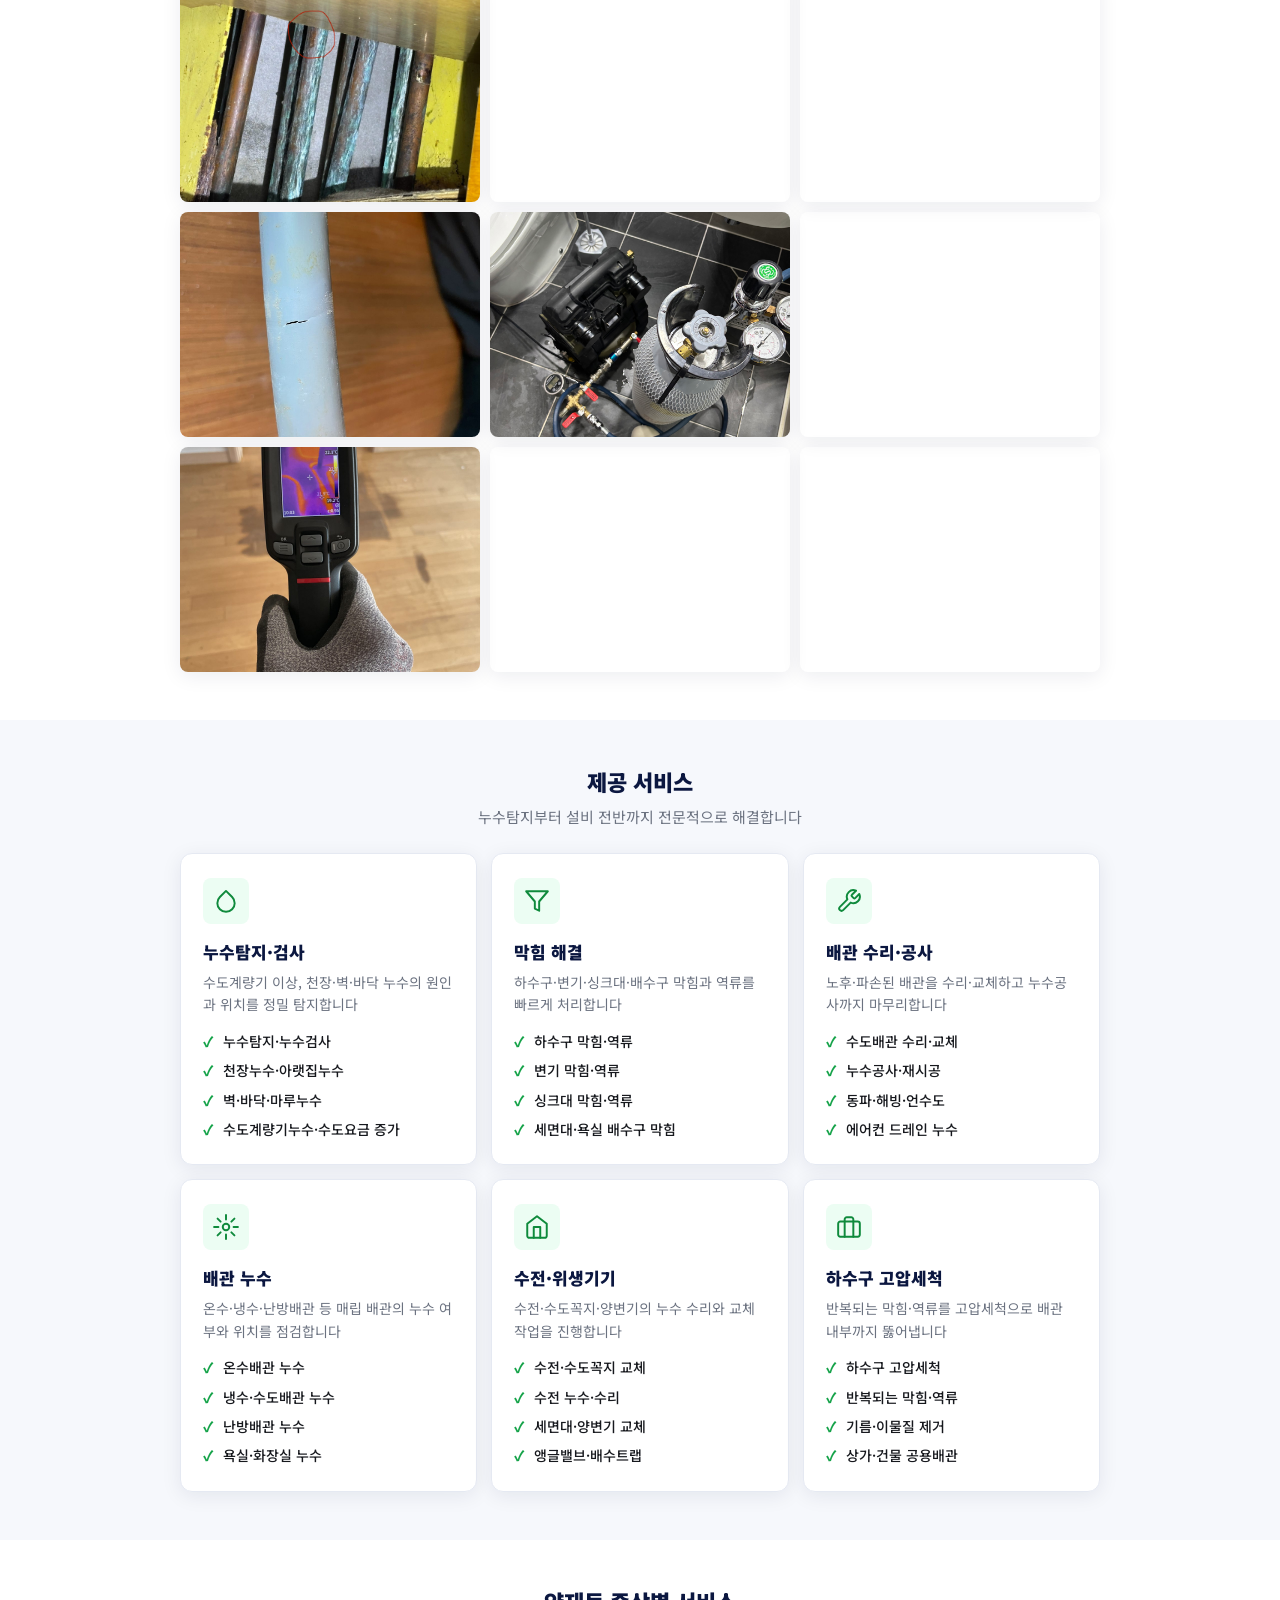
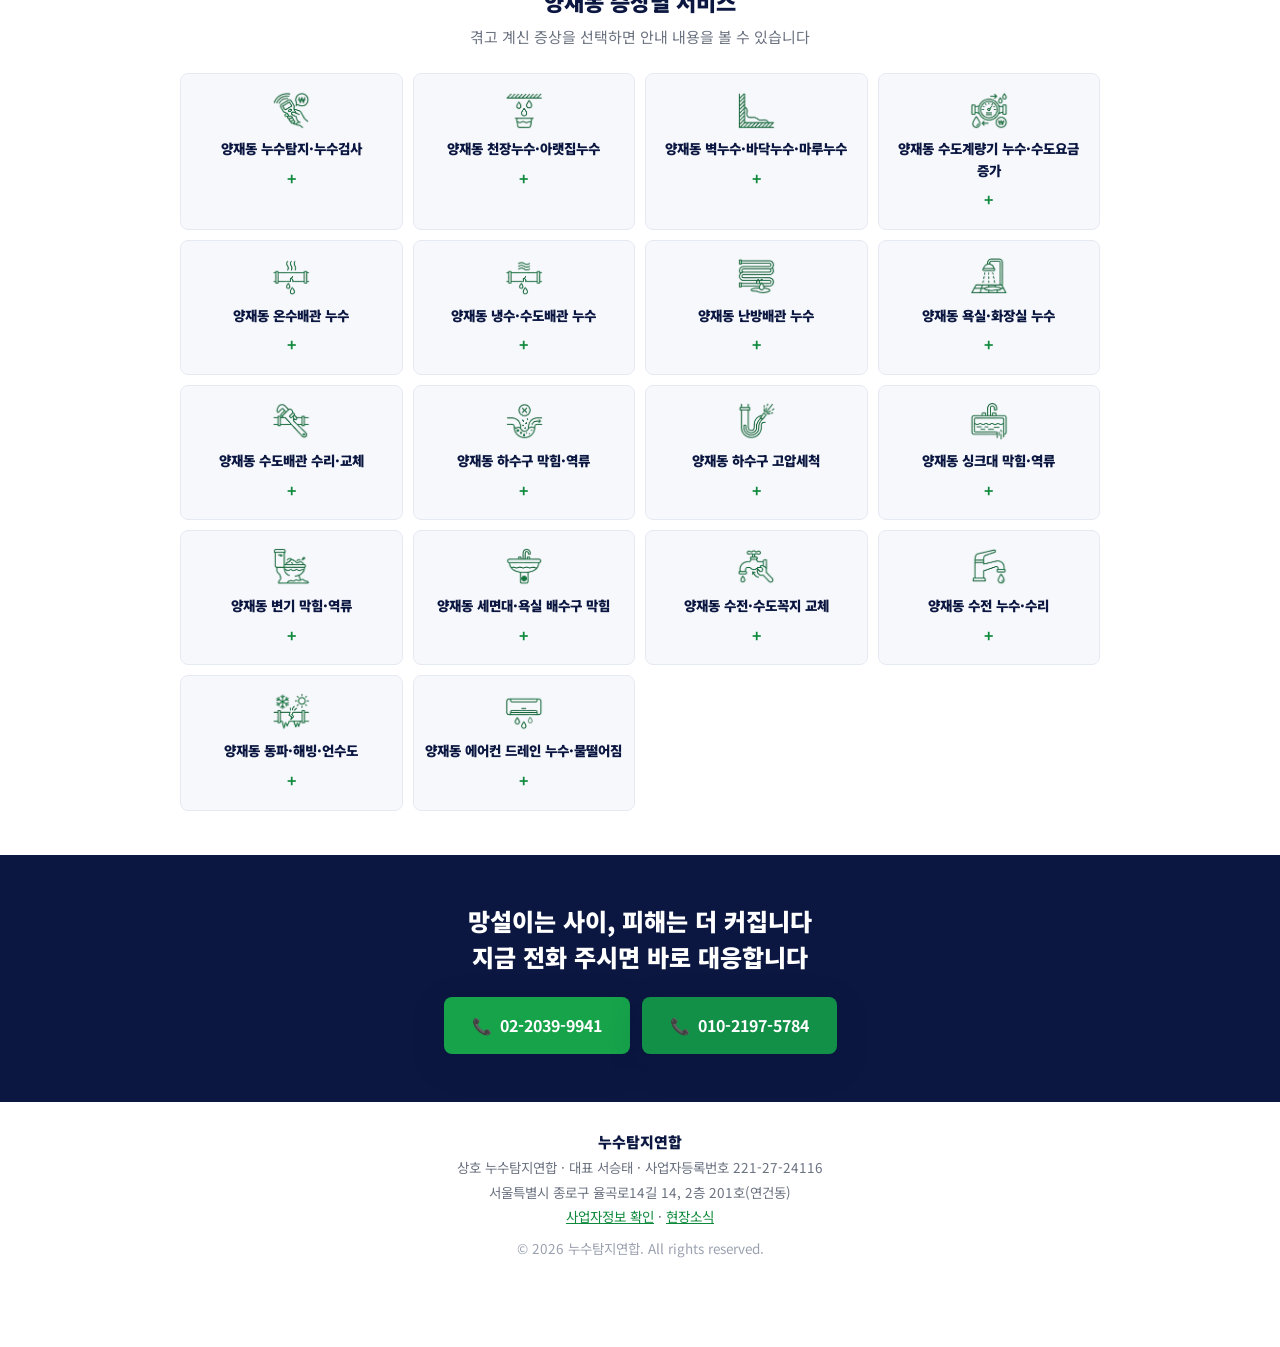
==== commit 894a2541: "image added" ====
--- a/양재동.html
+++ b/양재동.html
@@ -469,75 +469,75 @@
       <p>겪고 계신 증상을 선택하면 안내 내용을 볼 수 있습니다</p>
       <div class="symptom-list">
         <details class="symptom-item">
-          <summary>양재동 누수탐지·누수검사</summary>
+          <summary><img src="images/symptom-icons/leak-detection.png" alt="" class="symptom-icon" loading="lazy">양재동 누수탐지·누수검사</summary>
           <p>양재동에서 물이 새는 위치를 알기 어렵거나 누수가 의심될 경우 배관 상태와 현장 증상을 확인하여 누수 여부와 위치를 점검합니다. 양재동 아파트·빌라·주택·상가 등의 누수탐지 및 누수검사를 진행합니다.</p>
         </details>
         <details class="symptom-item">
-          <summary>양재동 천장누수·아랫집누수</summary>
+          <summary><img src="images/symptom-icons/ceiling-leak.png" alt="" class="symptom-icon" loading="lazy">양재동 천장누수·아랫집누수</summary>
           <p>양재동 아랫집 천장에 물자국, 곰팡이, 습기 또는 물떨어짐이 발생했다면 윗집 욕실이나 수도·온수·난방배관 등의 누수 여부를 확인합니다. 천장누수 원인을 점검하고 필요한 누수공사를 진행합니다.</p>
         </details>
         <details class="symptom-item">
-          <summary>양재동 벽누수·바닥누수·마루누수</summary>
+          <summary><img src="images/symptom-icons/wall-floor-leak.png" alt="" class="symptom-icon" loading="lazy">양재동 벽누수·바닥누수·마루누수</summary>
           <p>양재동에서 벽지가 젖거나 바닥에 습기가 생기고 마루가 변색되거나 들뜨는 증상이 있다면 매립된 수도배관 등의 누수를 확인합니다.</p>
         </details>
         <details class="symptom-item">
-          <summary>양재동 수도계량기 누수·수도요금 증가</summary>
+          <summary><img src="images/symptom-icons/water-meter.png" alt="" class="symptom-icon" loading="lazy">양재동 수도계량기 누수·수도요금 증가</summary>
           <p>양재동에서 물을 사용하지 않는데 수도계량기가 계속 돌아가거나 수도요금이 평소보다 갑자기 많이 나왔다면 누수를 의심할 수 있습니다. 수도계량기 움직임과 배관 상태를 확인하여 수도배관 누수 여부를 점검합니다.</p>
         </details>
         <details class="symptom-item">
-          <summary>양재동 온수배관 누수</summary>
+          <summary><img src="images/symptom-icons/hot-water-pipe.png" alt="" class="symptom-icon" loading="lazy">양재동 온수배관 누수</summary>
           <p>양재동에서 온수배관 누수가 발생하면 수도계량기 움직임, 바닥 습기, 보일러 주변 이상 등의 증상이 나타날 수 있습니다. 온수배관의 누수 여부와 위치를 점검하고 필요한 배관수리를 진행합니다.</p>
         </details>
         <details class="symptom-item">
-          <summary>양재동 냉수·수도배관 누수</summary>
+          <summary><img src="images/symptom-icons/cold-water-pipe.png" alt="" class="symptom-icon" loading="lazy">양재동 냉수·수도배관 누수</summary>
           <p>양재동 냉수배관과 수도배관에서 발생하는 누수를 점검합니다. 배관 상태와 현장 증상을 확인하여 누수 위치를 찾고 손상된 수도배관의 수리 또는 교체를 진행합니다.</p>
         </details>
         <details class="symptom-item">
-          <summary>양재동 난방배관 누수</summary>
+          <summary><img src="images/symptom-icons/heating-pipe.png" alt="" class="symptom-icon" loading="lazy">양재동 난방배관 누수</summary>
           <p>양재동에서 보일러 물을 자주 보충하거나 바닥 난방배관에서 누수가 의심되는 경우 배관 상태를 점검하여 누수 여부와 위치를 확인합니다.</p>
         </details>
         <details class="symptom-item">
-          <summary>양재동 욕실·화장실 누수</summary>
+          <summary><img src="images/symptom-icons/bathroom-leak.png" alt="" class="symptom-icon" loading="lazy">양재동 욕실·화장실 누수</summary>
           <p>양재동 욕실 바닥, 변기 주변, 세면대, 샤워수전, 매립 수도배관 등 화장실에서 발생하는 다양한 누수 원인을 점검합니다.</p>
         </details>
         <details class="symptom-item">
-          <summary>양재동 수도배관 수리·교체</summary>
+          <summary><img src="images/symptom-icons/pipe-repair.png" alt="" class="symptom-icon" loading="lazy">양재동 수도배관 수리·교체</summary>
           <p>양재동에서 노후되거나 파손된 수도배관, 냉수배관, 온수배관 등의 문제를 확인하고 필요한 구간을 수리하거나 교체합니다.</p>
         </details>
         <details class="symptom-item">
-          <summary>양재동 하수구 막힘·역류</summary>
+          <summary><img src="images/symptom-icons/drain-clog.png" alt="" class="symptom-icon" loading="lazy">양재동 하수구 막힘·역류</summary>
           <p>양재동에서 물이 천천히 내려가거나 하수구에서 물이 역류하는 경우 배수배관의 막힘 상태를 확인하고 필요한 작업을 진행합니다.</p>
         </details>
         <details class="symptom-item">
-          <summary>양재동 하수구 고압세척</summary>
+          <summary><img src="images/symptom-icons/high-pressure-wash.png" alt="" class="symptom-icon" loading="lazy">양재동 하수구 고압세척</summary>
           <p>양재동에서 배관 내부에 쌓인 이물질이나 오염으로 뚫어도 자꾸 막히고 역류가 반복되는 경우 현장 상태에 따라 고압세척 작업을 진행합니다.</p>
         </details>
         <details class="symptom-item">
-          <summary>양재동 싱크대 막힘·역류</summary>
+          <summary><img src="images/symptom-icons/sink-clog.png" alt="" class="symptom-icon" loading="lazy">양재동 싱크대 막힘·역류</summary>
           <p>양재동에서 싱크대 물이 잘 내려가지 않거나 배수가 역류하는 경우 주방 배수배관의 막힘 상태를 확인하여 처리합니다.</p>
         </details>
         <details class="symptom-item">
-          <summary>양재동 변기 막힘·역류</summary>
+          <summary><img src="images/symptom-icons/toilet-clog.png" alt="" class="symptom-icon" loading="lazy">양재동 변기 막힘·역류</summary>
           <p>양재동에서 변기 물이 내려가지 않거나 물이 차오르고 역류하는 경우 변기와 연결 배관의 막힘 상태를 확인하여 처리합니다.</p>
         </details>
         <details class="symptom-item">
-          <summary>양재동 세면대·욕실 배수구 막힘</summary>
+          <summary><img src="images/symptom-icons/basin-drain-clog.png" alt="" class="symptom-icon" loading="lazy">양재동 세면대·욕실 배수구 막힘</summary>
           <p>양재동에서 세면대 또는 욕실 배수구의 배수가 느리거나 막힌 경우 배수구와 연결 배관을 확인하여 막힘을 처리합니다.</p>
         </details>
         <details class="symptom-item">
-          <summary>양재동 수전·수도꼭지 교체</summary>
+          <summary><img src="images/symptom-icons/faucet-replace.png" alt="" class="symptom-icon" loading="lazy">양재동 수전·수도꼭지 교체</summary>
           <p>양재동에서 주방수전, 세면대수전, 샤워수전, 수도꼭지 등의 고장이나 노후로 교체가 필요한 경우 현장에 맞는 수전으로 교체합니다.</p>
         </details>
         <details class="symptom-item">
-          <summary>양재동 수전 누수·수리</summary>
+          <summary><img src="images/symptom-icons/faucet-leak.png" alt="" class="symptom-icon" loading="lazy">양재동 수전 누수·수리</summary>
           <p>양재동에서 수전에서 물이 계속 떨어지거나 연결부위에서 물이 새는 경우 수전과 연결부속의 상태를 확인하여 수리 또는 교체합니다.</p>
         </details>
         <details class="symptom-item">
-          <summary>양재동 동파·해빙·언수도</summary>
+          <summary><img src="images/symptom-icons/freeze-thaw.png" alt="" class="symptom-icon" loading="lazy">양재동 동파·해빙·언수도</summary>
           <p>양재동에서 겨울철 수도배관이 얼어 물이 나오지 않는 경우 동결된 배관 상태를 확인하고 해빙 작업을 진행합니다. 동파로 배관이 손상된 경우 필요한 배관수리도 진행합니다.</p>
         </details>
         <details class="symptom-item">
-          <summary>양재동 에어컨 드레인 누수·물떨어짐</summary>
+          <summary><img src="images/symptom-icons/ac-drain-leak.png" alt="" class="symptom-icon" loading="lazy">양재동 에어컨 드레인 누수·물떨어짐</summary>
           <p>양재동에서 여름철 에어컨 사용 중 천장이나 벽에서 물이 떨어지는 경우 에어컨 드레인 배관의 막힘·이탈·누수 여부 등을 확인합니다.</p>
         </details>
       </div>
--- a/css/style.css
+++ b/css/style.css
@@ -718,38 +718,45 @@
   text-align: center;
   margin-bottom: 24px;
 }
-.symptom-list { display: grid; gap: 10px; }
+.symptom-list { display: grid; grid-template-columns: repeat(2, 1fr); gap: 10px; }
+@media (min-width: 560px) { .symptom-list { grid-template-columns: repeat(3, 1fr); } }
+@media (min-width: 900px) { .symptom-list { grid-template-columns: repeat(4, 1fr); } }
 .symptom-item {
   border: 1px solid var(--border);
   border-radius: var(--radius-sm);
   background: var(--off-white);
+  overflow: hidden;
 }
 .symptom-item summary {
   list-style: none;
   cursor: pointer;
-  padding: 14px 42px 14px 18px;
-  font-size: 15px;
-  font-weight: 900;
-  color: var(--navy);
-  position: relative;
+  padding: 16px 10px;
+  font-size: 13.5px;
+  font-weight: 900;
+  color: var(--navy);
+  text-align: center;
   word-break: keep-all;
 }
 .symptom-item summary::-webkit-details-marker { display: none; }
+.symptom-icon {
+  display: block;
+  width: 40px;
+  height: 40px;
+  margin: 0 auto 8px;
+}
 .symptom-item summary::after {
   content: "+";
-  position: absolute;
-  right: 18px;
-  top: 50%;
-  transform: translateY(-50%);
-  font-size: 18px;
+  display: block;
+  margin-top: 6px;
+  font-size: 16px;
   font-weight: 700;
   color: var(--green-dark);
 }
 .symptom-item[open] summary::after { content: "\2212"; }
 .symptom-item[open] summary { color: var(--green-dark); }
 .symptom-item p {
-  padding: 0 18px 16px;
-  font-size: 13.5px;
+  padding: 0 12px 14px;
+  font-size: 12.5px;
   line-height: 1.6;
   color: var(--muted);
   word-break: keep-all;
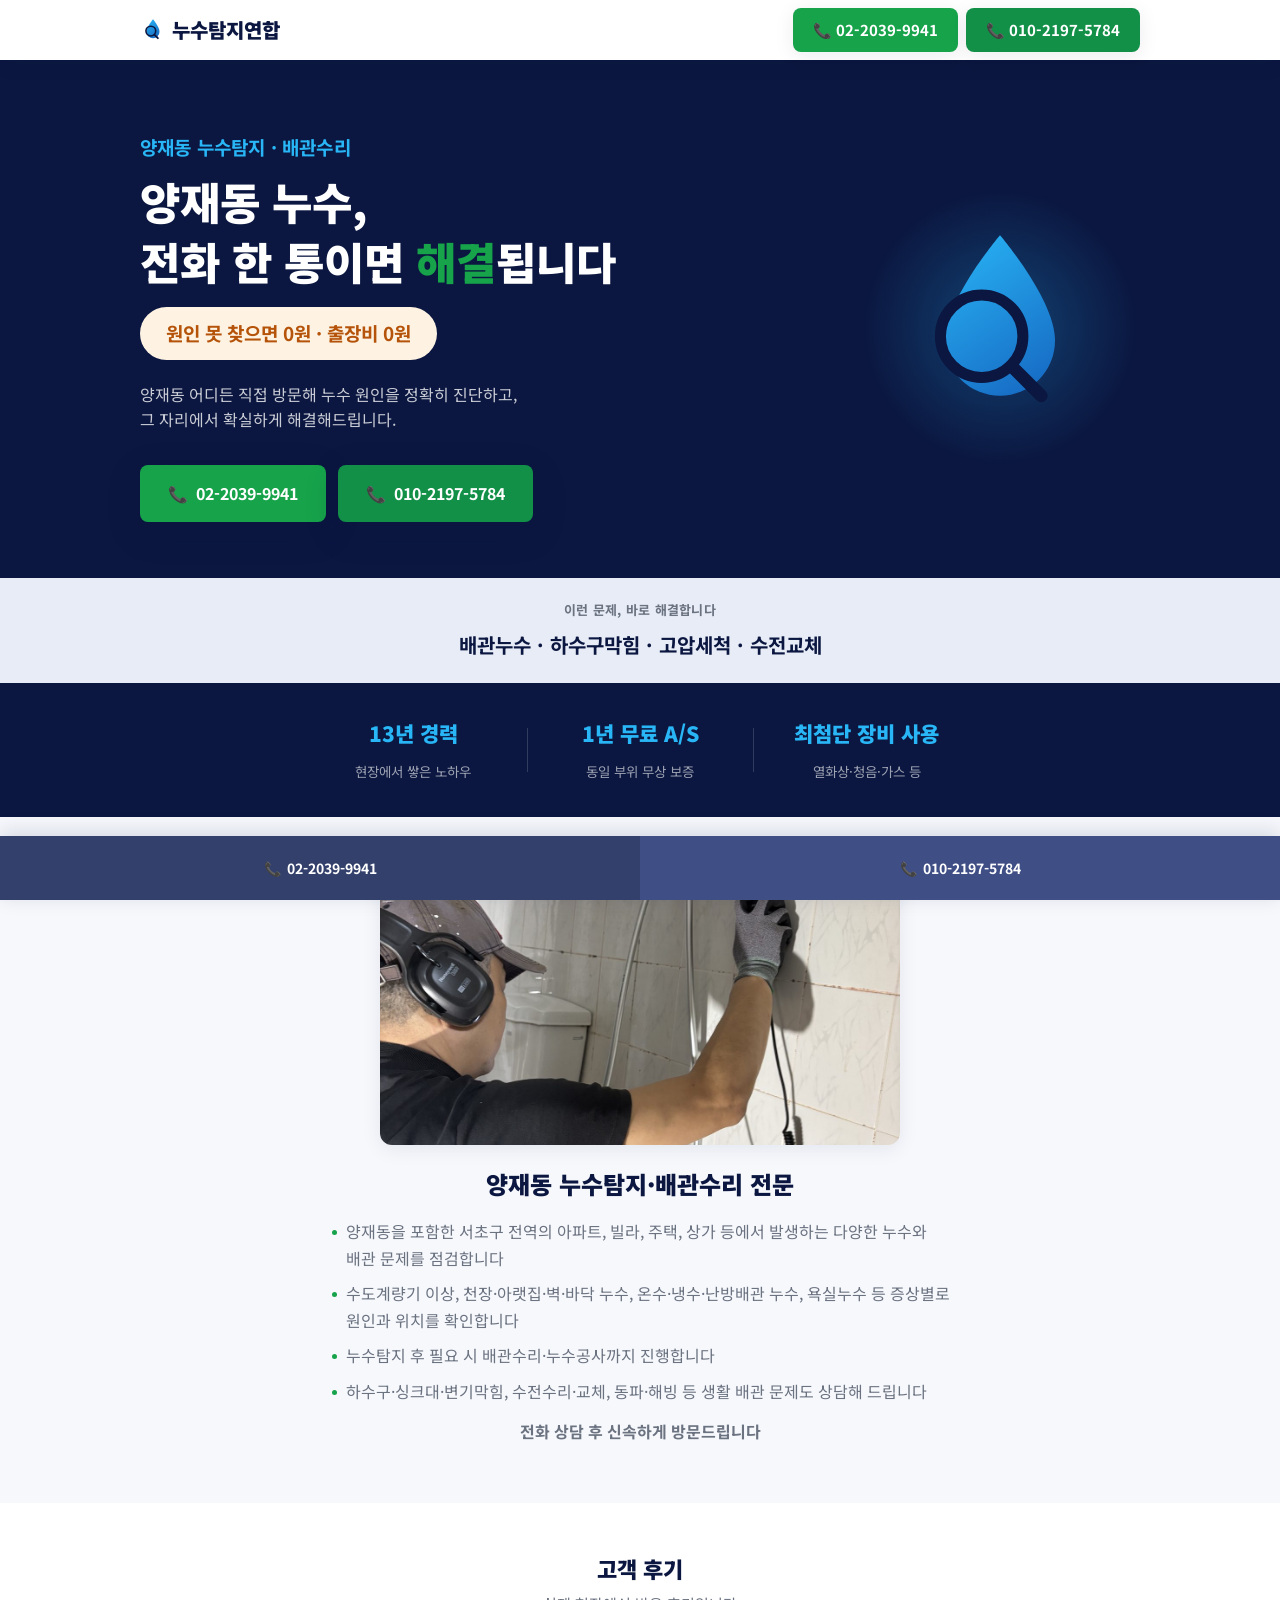
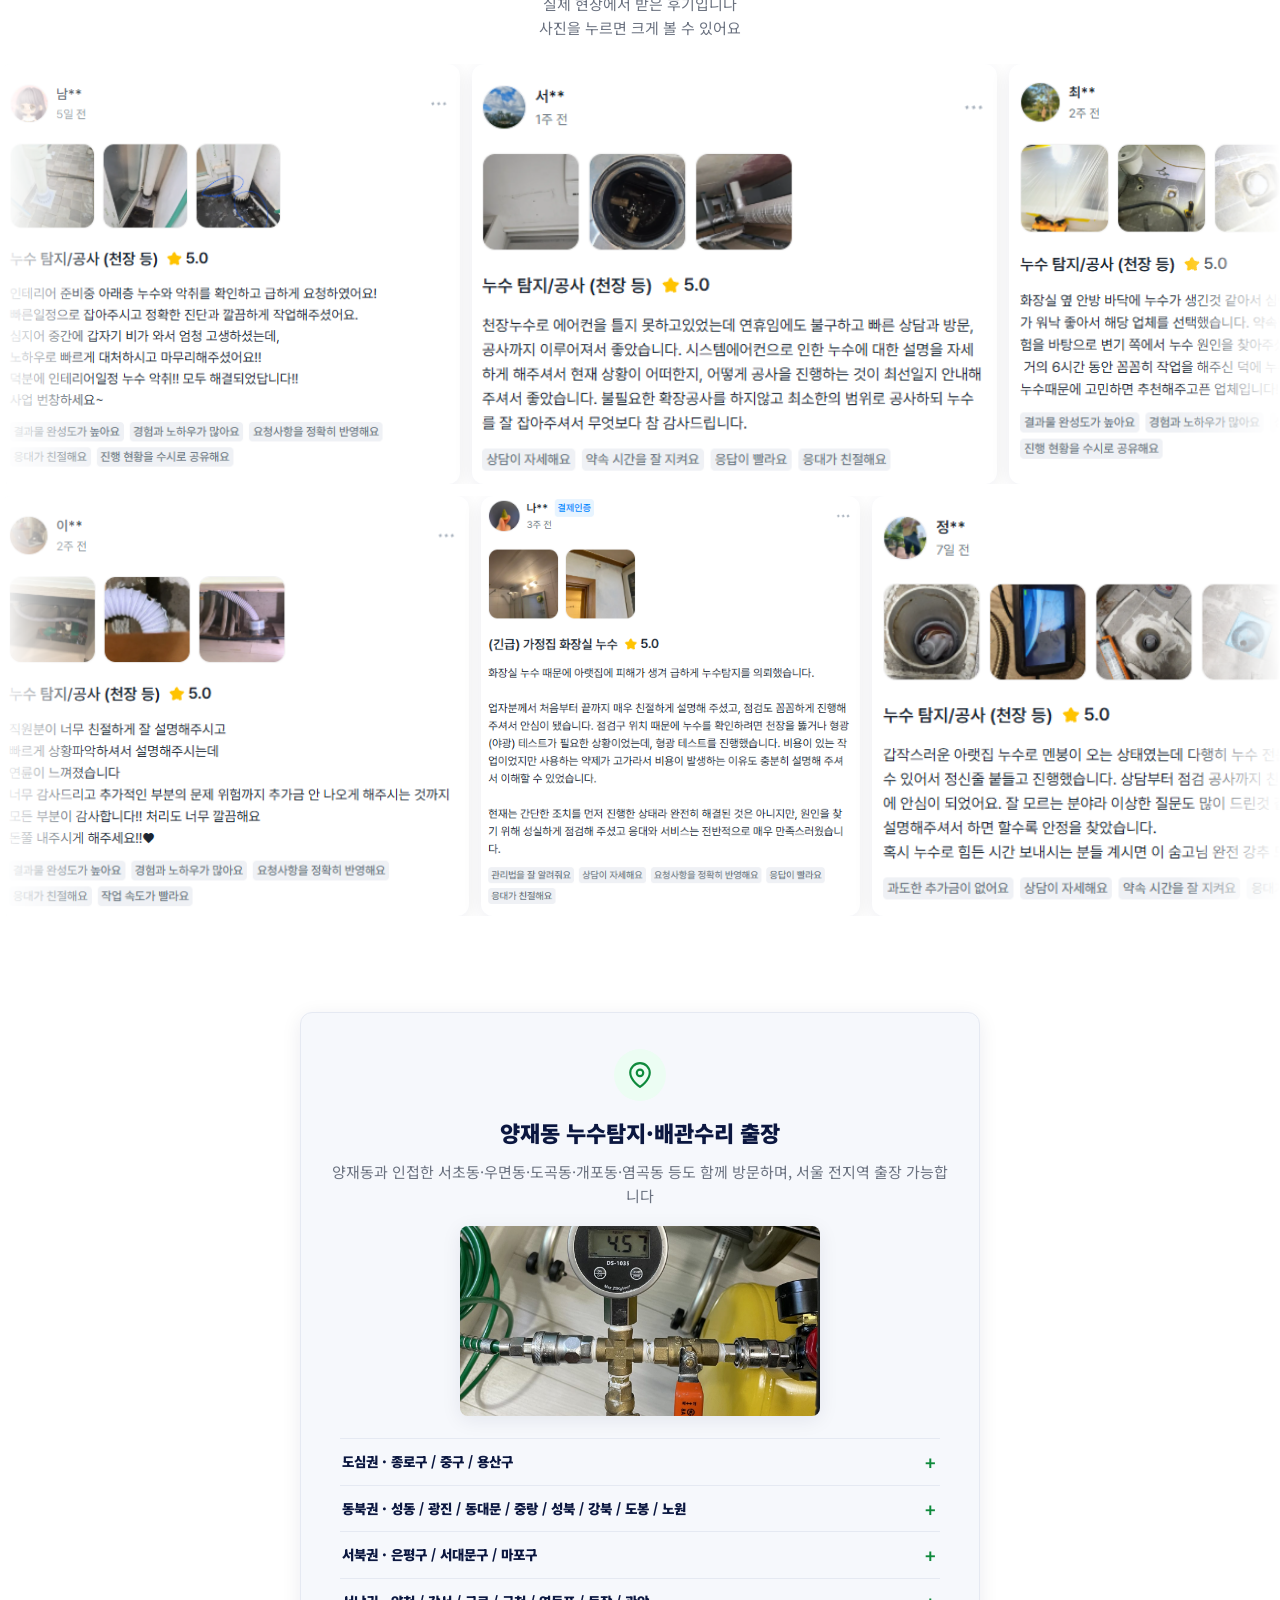
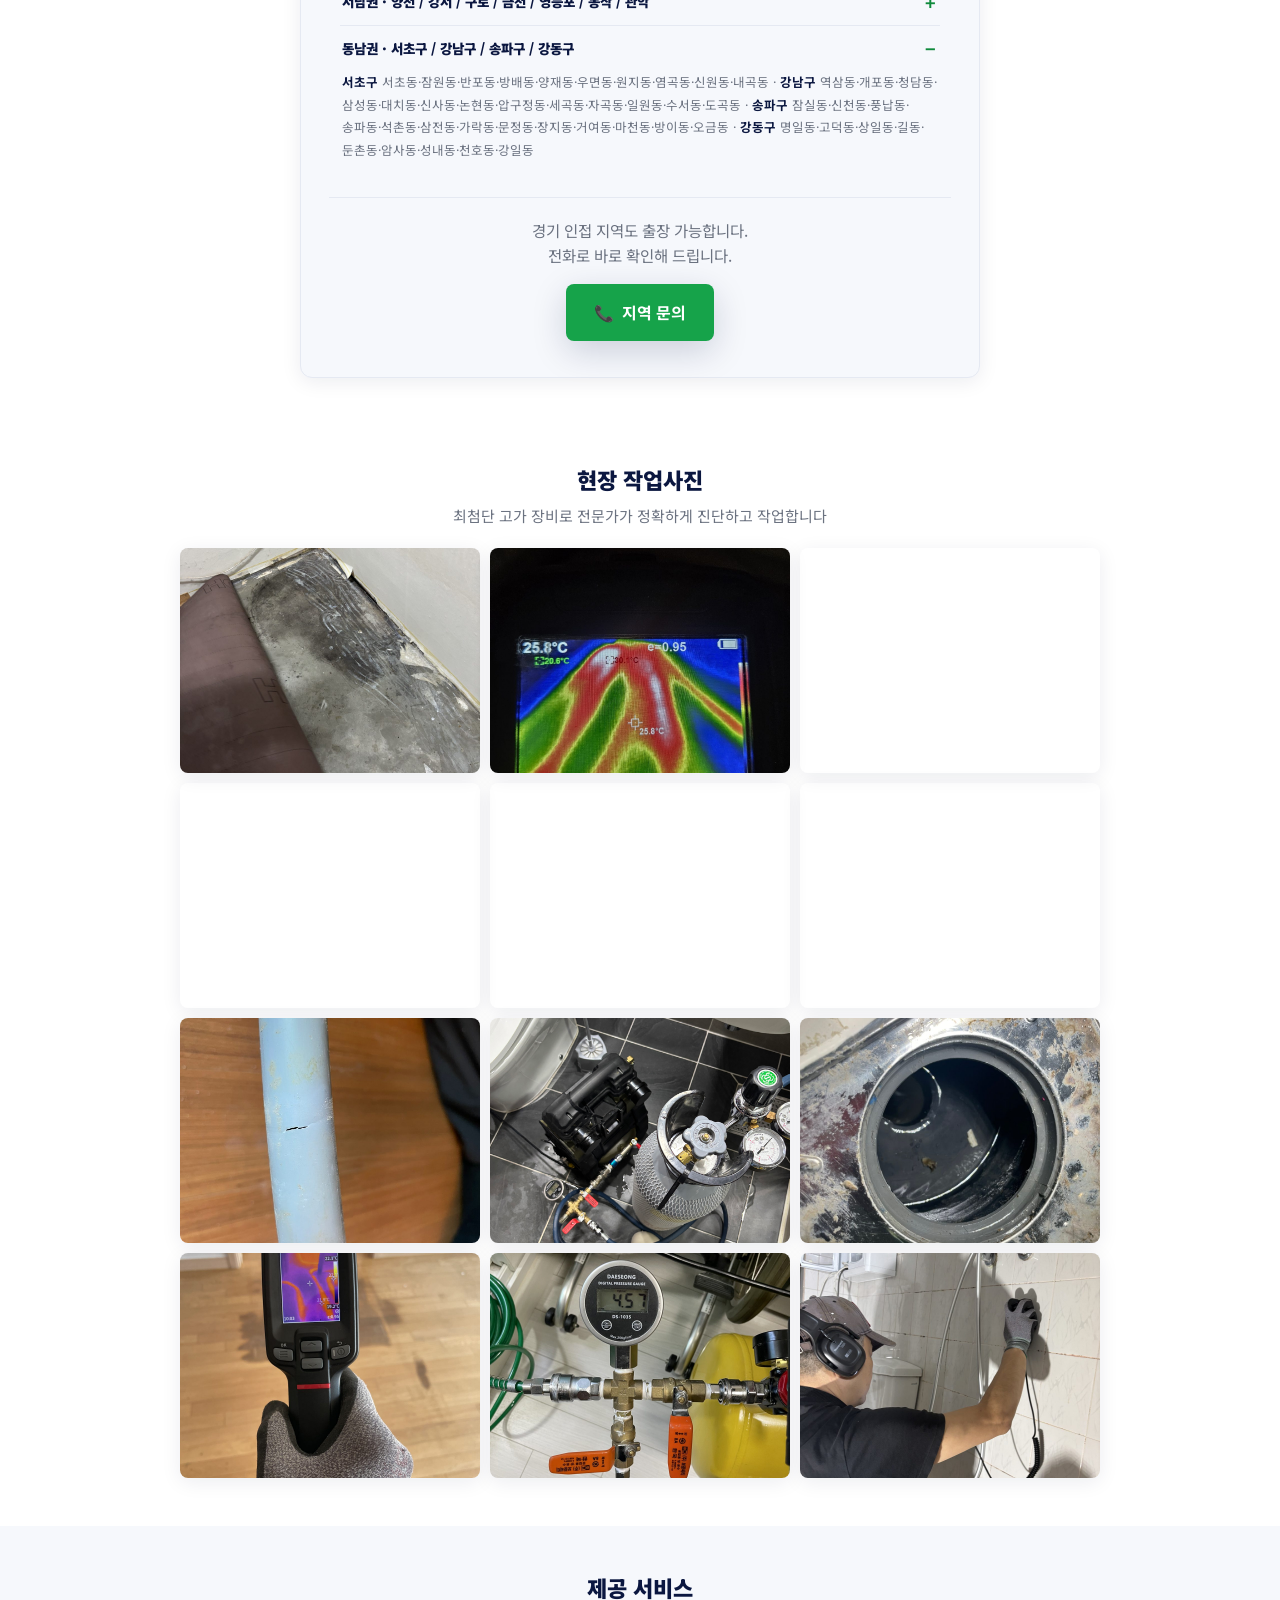
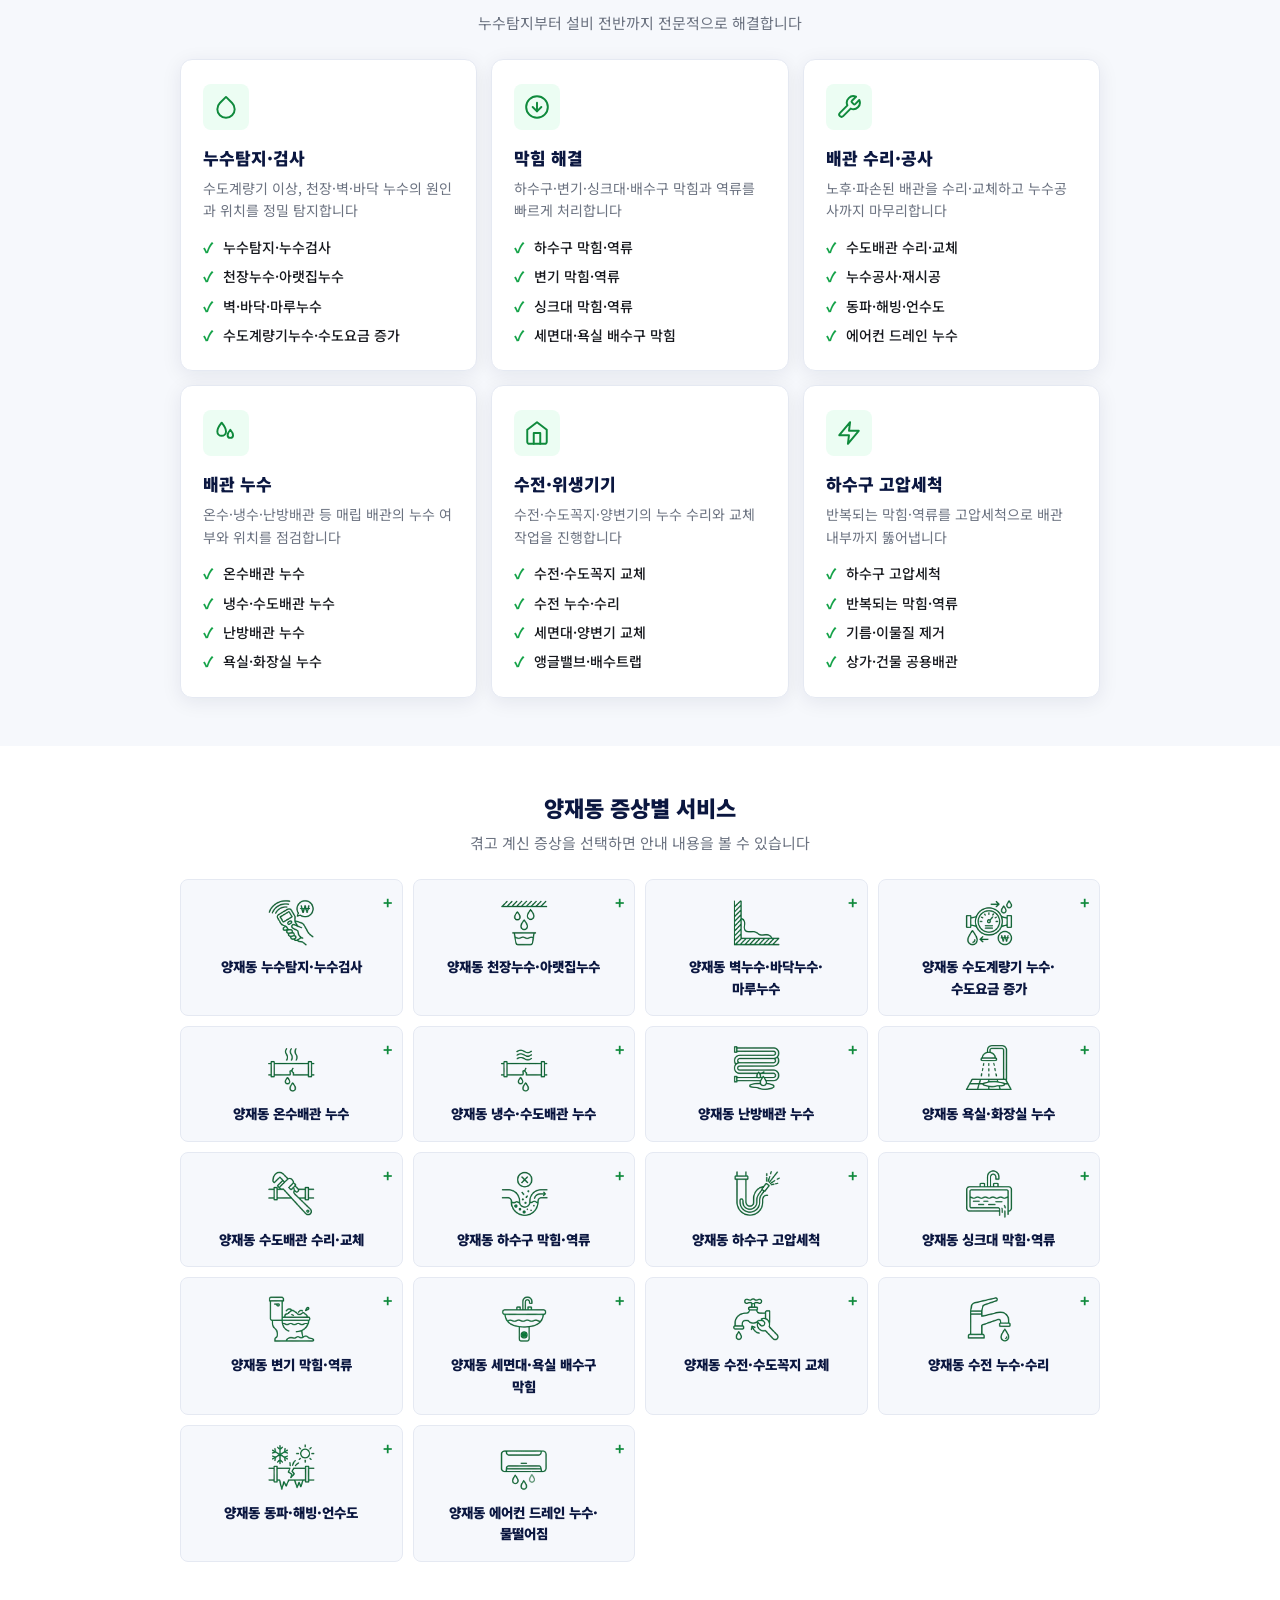
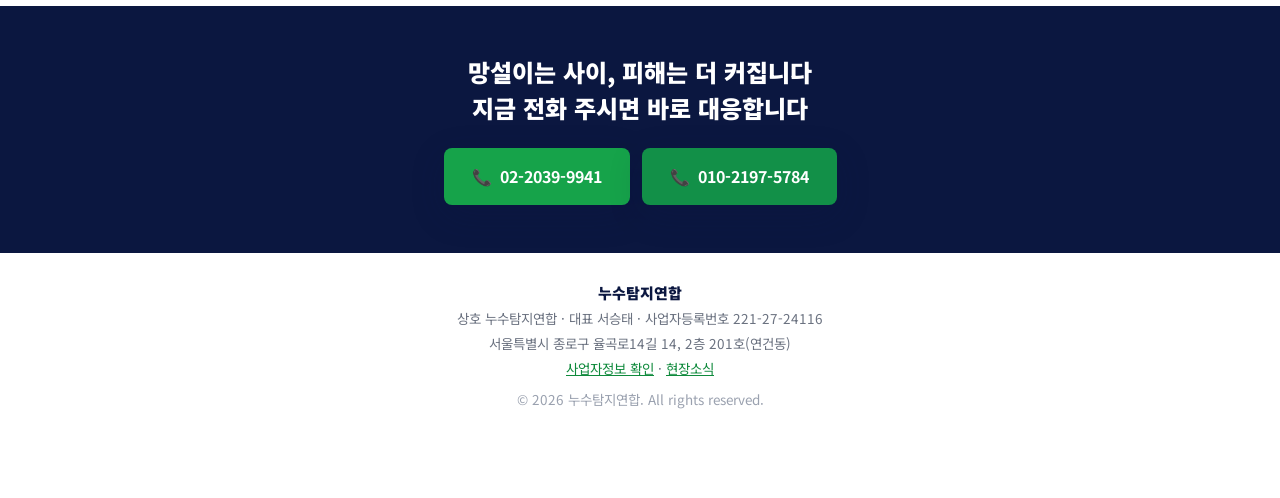
==== commit 57ff67ba: "redesign 0921" ====
--- a/양재동.html
+++ b/양재동.html
@@ -182,6 +182,8 @@
   <!-- 서비스 소개 -->
   <section class="service-intro">
     <div class="container">
+      <!-- PLACEHOLDER PHOTO: 갤러리(work-12.jpg) 사진 재사용 중. 이 섹션에 어울리는 사진으로 교체하려면 아래 src만 바꾸면 됩니다 -->
+      <img src="images/work/work-12.jpg" alt="누수탐지연합 현장 작업 사진" class="service-intro-photo" loading="lazy" decoding="async">
       <h2 class="service-intro-title">양재동 누수탐지·배관수리 전문</h2>
       <ul class="service-intro-list">
         <li>양재동을 포함한 서초구 전역의 아파트, 빌라, 주택, 상가 등에서 발생하는 다양한 누수와 배관 문제를 점검합니다</li>
@@ -258,6 +260,8 @@
         </span>
         <h2 class="area-panel-title">양재동 누수탐지·배관수리 출장</h2>
         <p class="area-panel-desc">양재동과 인접한 서초동·우면동·도곡동·개포동·염곡동 등도 함께 방문하며, 서울 전지역 출장 가능합니다</p>
+        <!-- PLACEHOLDER PHOTO: 갤러리(work-11.jpg) 사진 재사용 중. 이 섹션에 어울리는 사진으로 교체하려면 아래 src만 바꾸면 됩니다 -->
+        <img src="images/work/work-11.jpg" alt="누수탐지연합 출장 장비 사진" class="area-panel-photo" loading="lazy" decoding="async">
         <!-- 서울 25개 구 법정동 목록 (동별 페이지 추가 시 해당 동을 링크로 전환) -->
         <div class="area-groups" aria-label="서울 출장 지역">
           <details class="area-group">
@@ -390,7 +394,7 @@
 
         <div class="service-card">
           <div class="svc-icon" aria-hidden="true">
-            <svg width="26" height="26" viewBox="0 0 24 24" fill="none" stroke="currentColor" stroke-width="1.8" stroke-linecap="round" stroke-linejoin="round"><path d="M22 3H2l8 9.46V19l4 2V12.46L22 3z"/></svg>
+            <svg width="26" height="26" viewBox="0 0 24 24" fill="none" stroke="currentColor" stroke-width="1.8" stroke-linecap="round" stroke-linejoin="round"><circle cx="12" cy="12" r="10"/><polyline points="8 12 12 16 16 12"/><line x1="12" y1="8" x2="12" y2="16"/></svg>
           </div>
           <h3>막힘 해결</h3>
           <p>하수구·변기·싱크대·배수구 막힘과 역류를 빠르게 처리합니다</p>
@@ -418,7 +422,7 @@
 
         <div class="service-card">
           <div class="svc-icon" aria-hidden="true">
-            <svg width="26" height="26" viewBox="0 0 24 24" fill="none" stroke="currentColor" stroke-width="1.8" stroke-linecap="round" stroke-linejoin="round"><circle cx="12" cy="12" r="3"/><path d="M12 1v4M12 19v4M4.22 4.22l2.83 2.83M16.95 16.95l2.83 2.83M1 12h4M19 12h4M4.22 19.78l2.83-2.83M16.95 7.05l2.83-2.83"/></svg>
+            <svg width="26" height="26" viewBox="0 0 24 24" fill="none" stroke="currentColor" stroke-width="1.8" stroke-linecap="round" stroke-linejoin="round"><path d="M8 2.5S4 7.5 4 10.5a4 4 0 008 0C12 7.5 8 2.5 8 2.5z"/><path d="M16 9s-2.5 3-2.5 5a2.5 2.5 0 005 0C18.5 12 16 9 16 9z"/></svg>
           </div>
           <h3>배관 누수</h3>
           <p>온수·냉수·난방배관 등 매립 배관의 누수 여부와 위치를 점검합니다</p>
@@ -446,7 +450,7 @@
 
         <div class="service-card">
           <div class="svc-icon" aria-hidden="true">
-            <svg width="26" height="26" viewBox="0 0 24 24" fill="none" stroke="currentColor" stroke-width="1.8" stroke-linecap="round" stroke-linejoin="round"><rect x="2" y="7" width="20" height="14" rx="2"/><path d="M16 21V5a2 2 0 00-2-2h-4a2 2 0 00-2 2v16"/></svg>
+            <svg width="26" height="26" viewBox="0 0 24 24" fill="none" stroke="currentColor" stroke-width="1.8" stroke-linecap="round" stroke-linejoin="round"><polygon points="13 2 3 14 12 14 11 22 21 10 12 10 13 2"/></svg>
           </div>
           <h3>하수구 고압세척</h3>
           <p>반복되는 막힘·역류를 고압세척으로 배관 내부까지 뚫어냅니다</p>
--- a/css/style.css
+++ b/css/style.css
@@ -10,6 +10,9 @@
   --green-dark: #0F8A3C;
   --green-light: #ECFDF3;
   --cyan: #29B6F6;
+  --amber: #F59E0B;
+  --amber-dark: #B45309;
+  --amber-light: #FEF3E2;
   --text: #16181D;
   --muted: #6B7280;
   --border: #E5E9F2;
@@ -140,8 +143,8 @@
   display: inline-block;
   padding: 10px 22px;
   border-radius: 999px;
-  background: var(--green-light);
-  color: var(--green-dark);
+  background: var(--amber-light);
+  color: var(--amber-dark);
   font-size: 18px;
   font-weight: 700;
   margin-bottom: 22px;
@@ -272,6 +275,16 @@
    서비스 소개
    ========================================================================== */
 .service-intro { padding: 36px 0; background: var(--off-white); }
+.service-intro-photo {
+  display: block;
+  width: 100%;
+  max-width: 420px;
+  height: 220px;
+  object-fit: cover;
+  border-radius: var(--radius);
+  box-shadow: var(--shadow);
+  margin: 0 auto 20px;
+}
 .service-intro-title {
   font-size: 20px;
   font-weight: 900;
@@ -317,6 +330,7 @@
 }
 @media (min-width: 640px) {
   .service-intro { padding: 48px 0; }
+  .service-intro-photo { max-width: 520px; height: 280px; }
   .service-intro-title { font-size: 24px; }
   .service-intro p { max-width: 620px; font-size: 16px; }
   .service-intro-list { max-width: 620px; font-size: 16px; }
@@ -411,7 +425,7 @@
 
 .review-photo {
   flex-shrink: 0;
-  height: 220px;
+  height: 300px;
   border-radius: var(--radius);
   overflow: hidden;
   background: var(--off-white);
@@ -428,7 +442,7 @@
 }
 
 @media (min-width: 640px) {
-  .review-photo { height: 273px; }
+  .review-photo { height: 420px; }
 }
 
 @media (prefers-reduced-motion: reduce) {
@@ -570,6 +584,16 @@
   color: var(--muted);
   margin-bottom: 18px;
 }
+.area-panel-photo {
+  display: block;
+  width: 100%;
+  max-width: 360px;
+  height: 190px;
+  object-fit: cover;
+  border-radius: var(--radius-sm);
+  box-shadow: var(--shadow);
+  margin: 0 auto 22px;
+}
 .area-groups {
   max-width: 600px;
   margin: 0 auto;
@@ -730,24 +754,26 @@
 .symptom-item summary {
   list-style: none;
   cursor: pointer;
-  padding: 16px 10px;
+  padding: 16px 28px;
   font-size: 13.5px;
   font-weight: 900;
   color: var(--navy);
   text-align: center;
   word-break: keep-all;
+  position: relative;
 }
 .symptom-item summary::-webkit-details-marker { display: none; }
 .symptom-icon {
   display: block;
-  width: 40px;
-  height: 40px;
+  width: 52px;
+  height: 52px;
   margin: 0 auto 8px;
 }
 .symptom-item summary::after {
   content: "+";
-  display: block;
-  margin-top: 6px;
+  position: absolute;
+  top: 10px;
+  right: 10px;
   font-size: 16px;
   font-weight: 700;
   color: var(--green-dark);
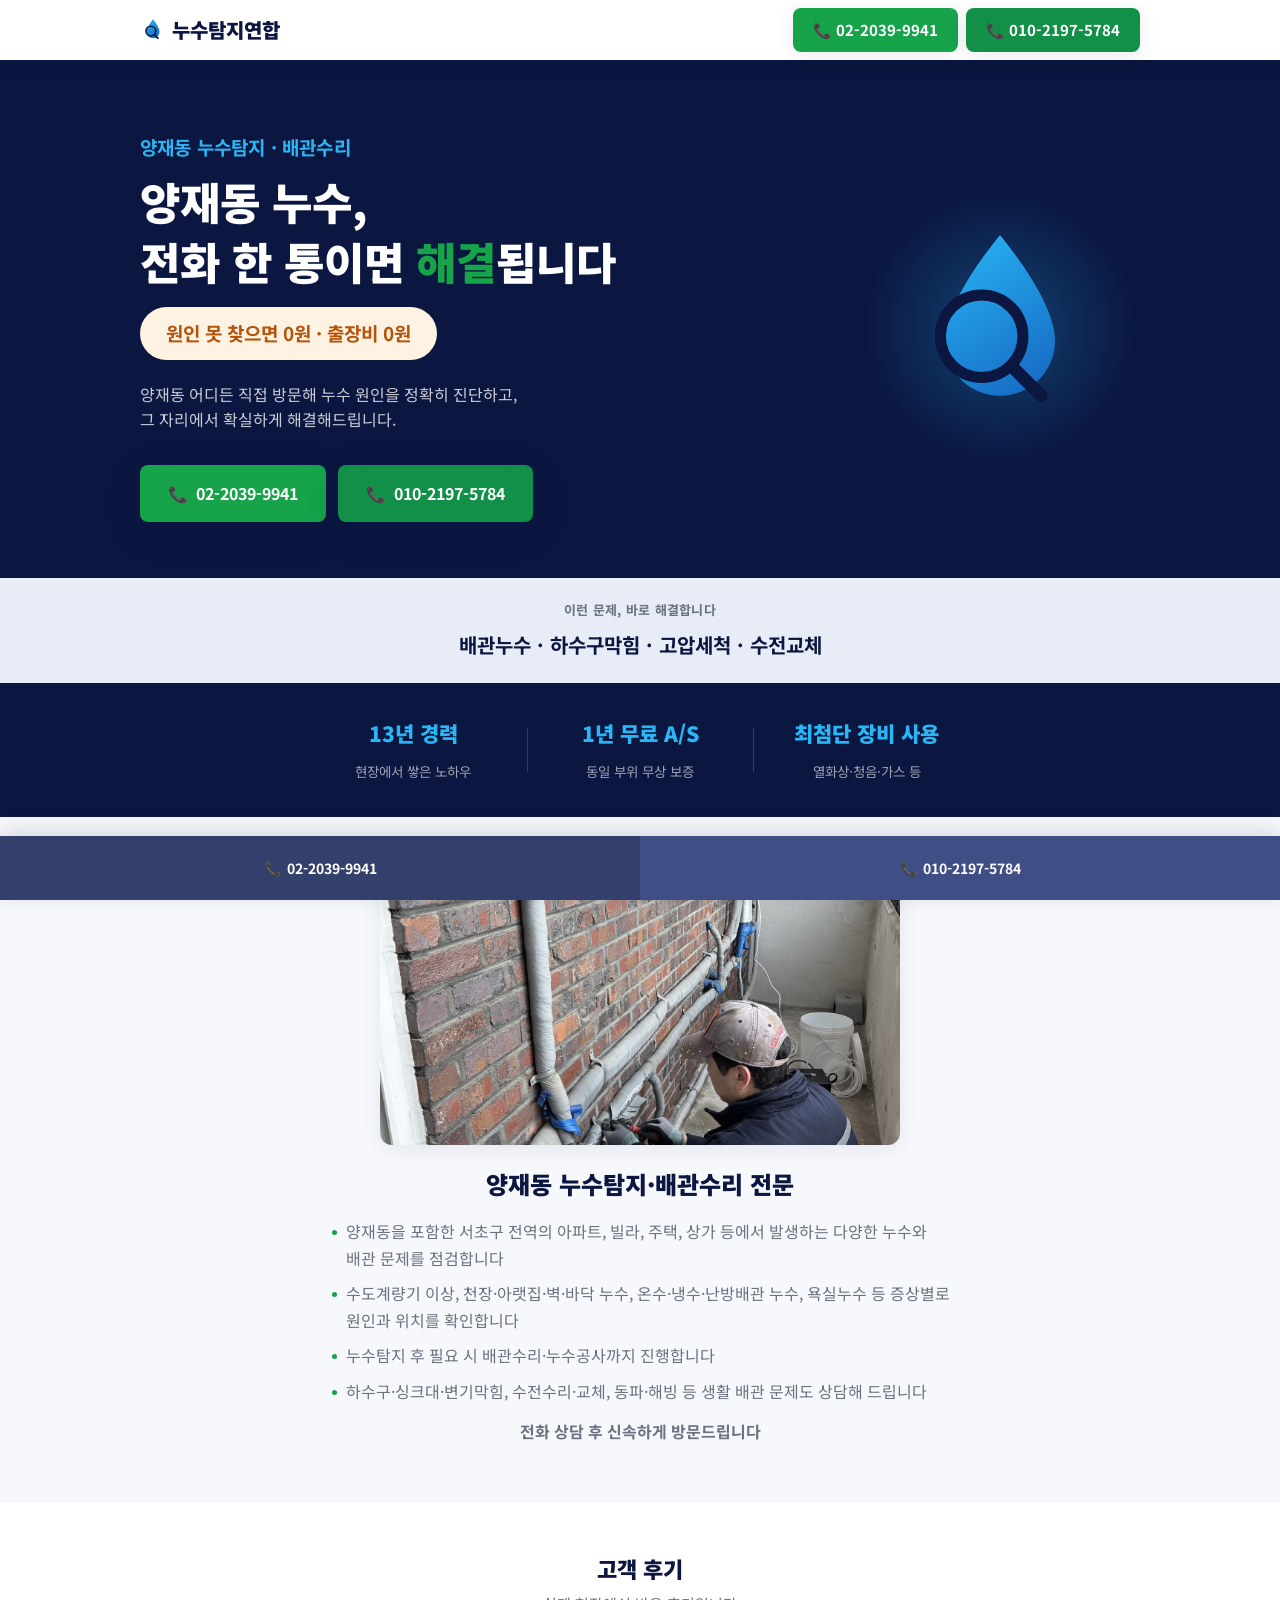
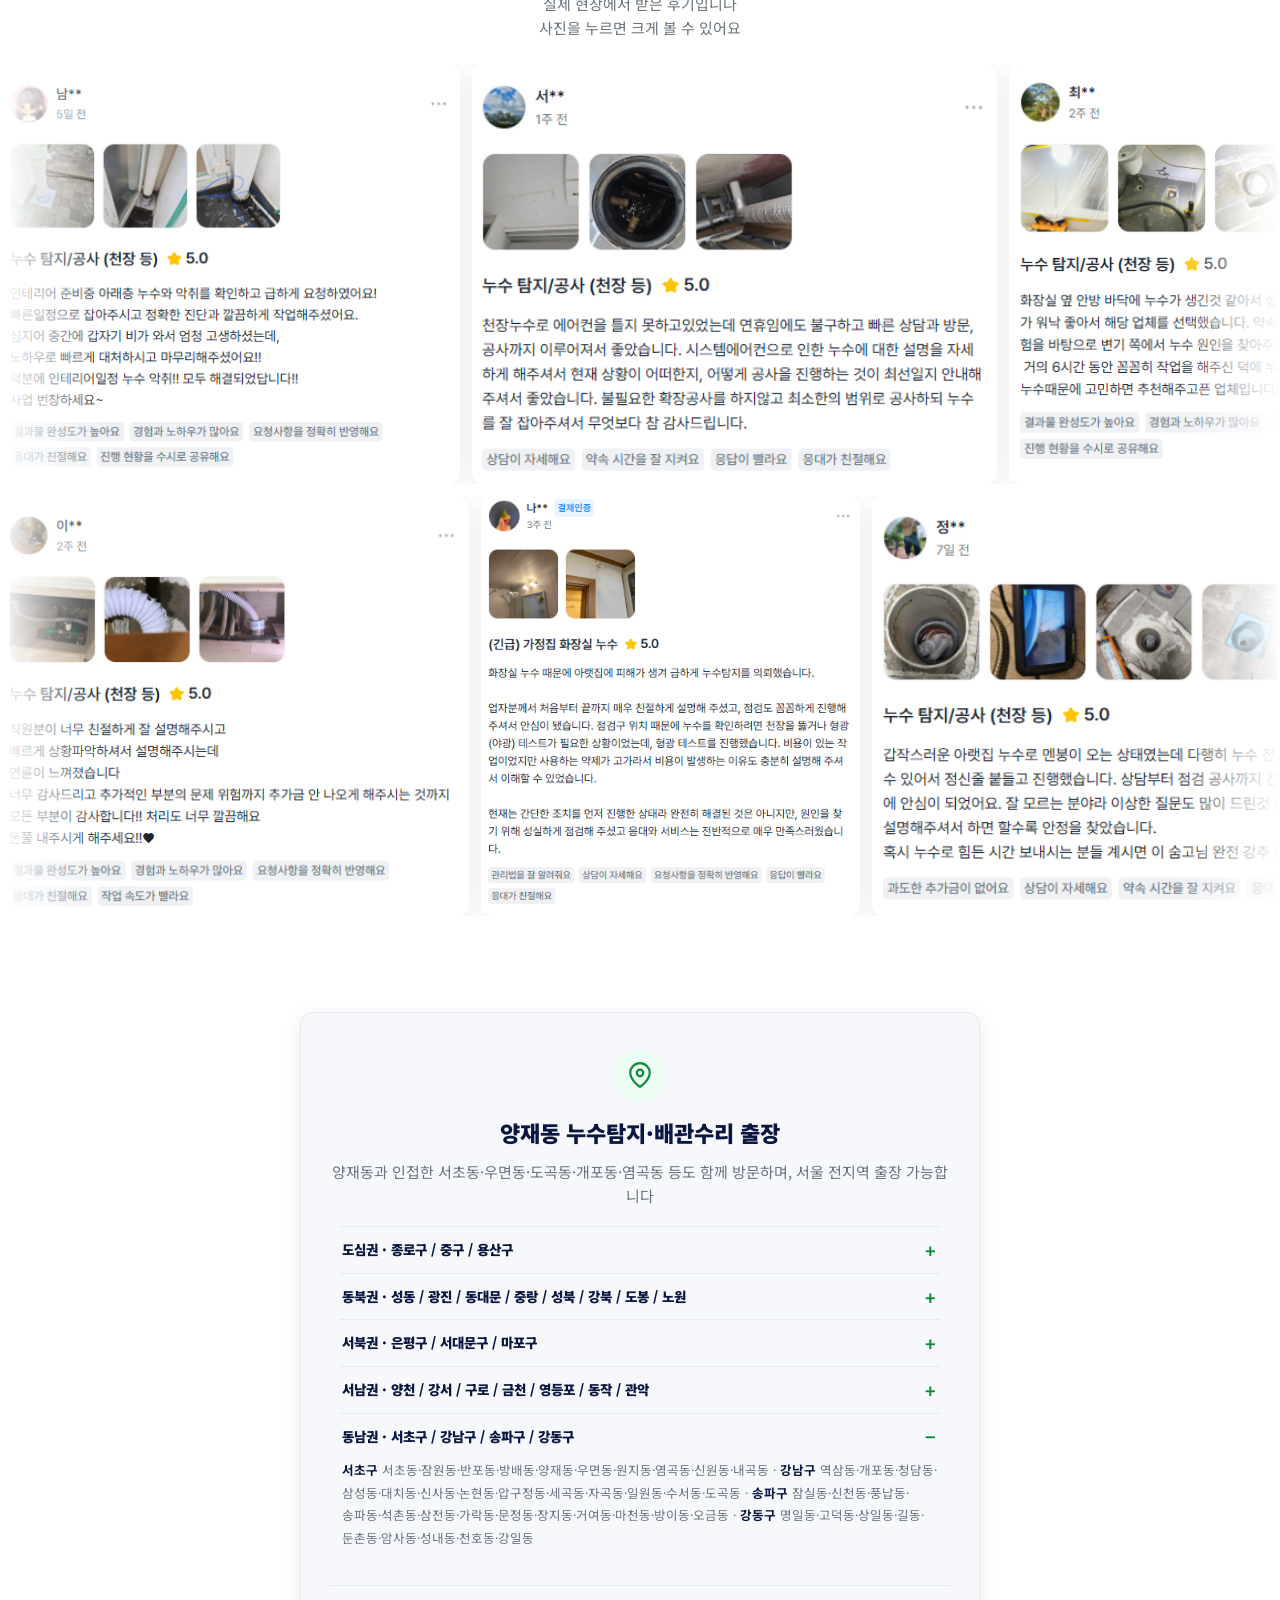
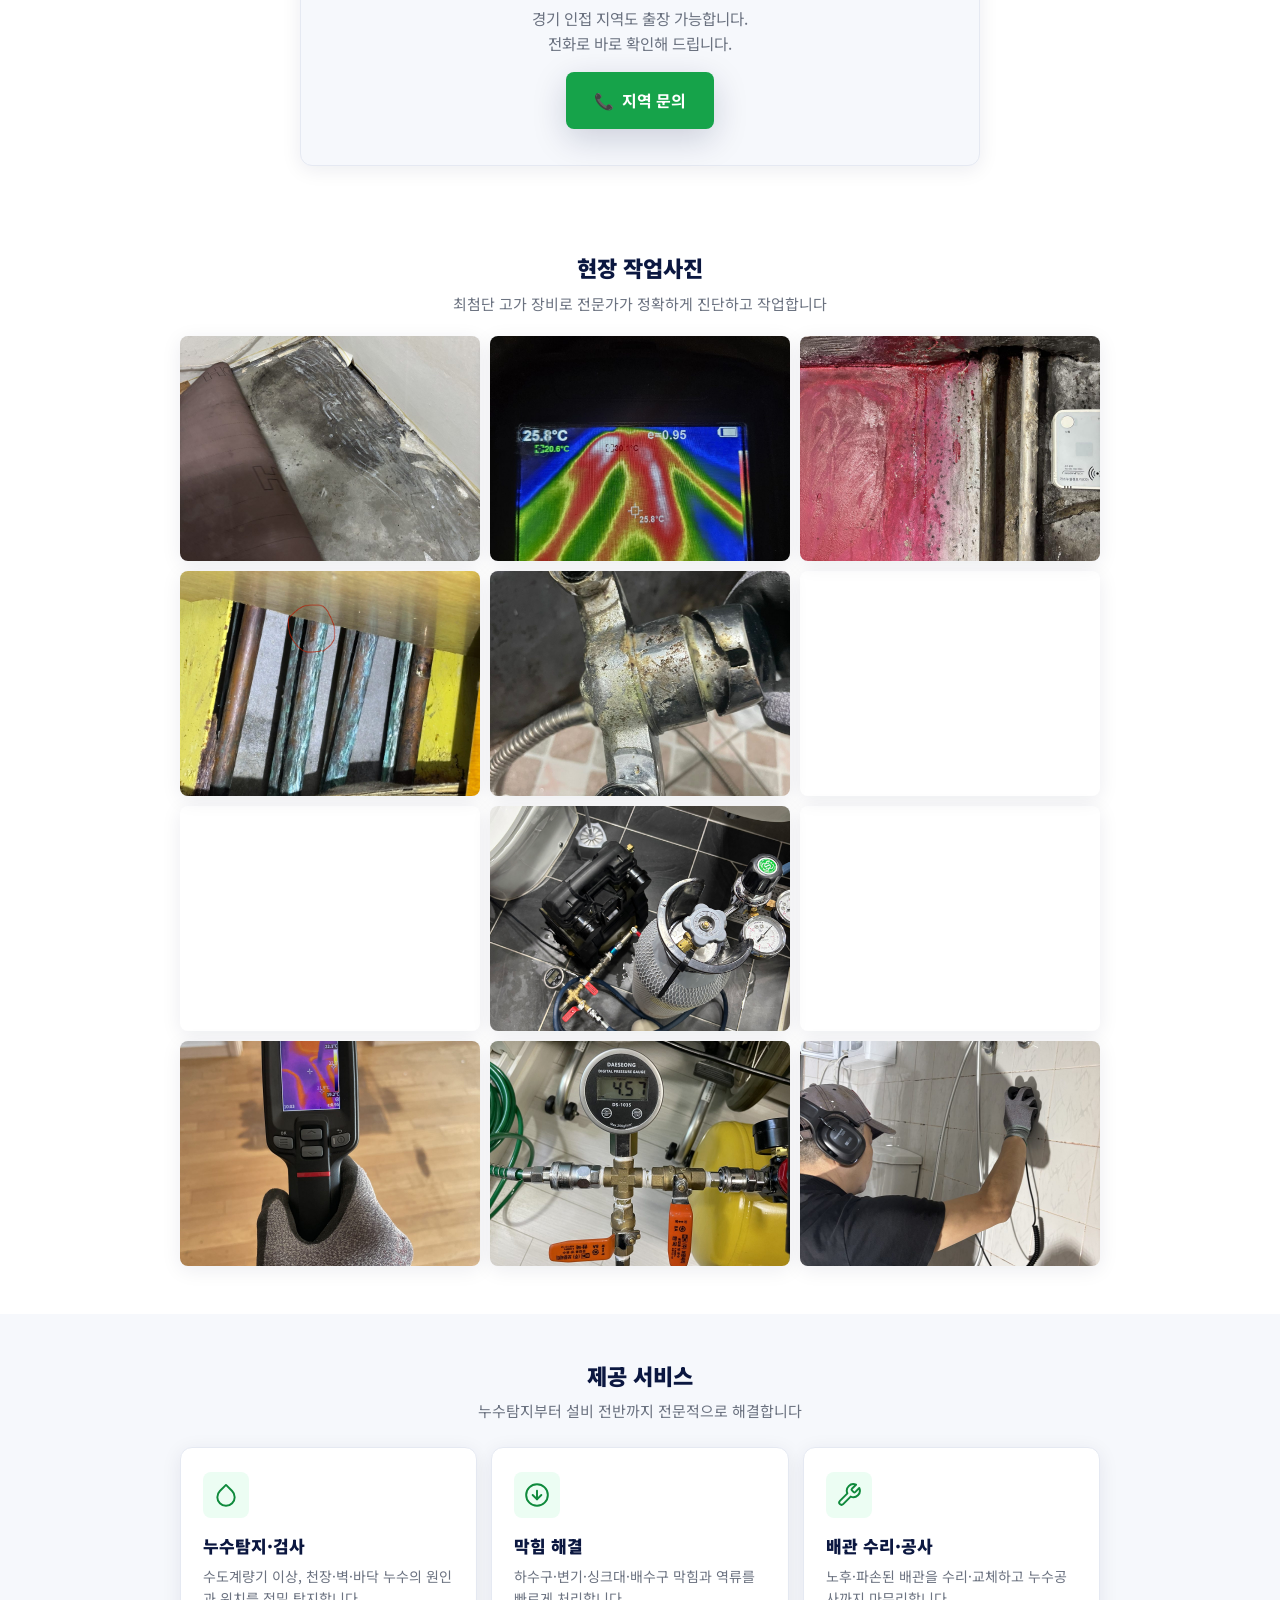
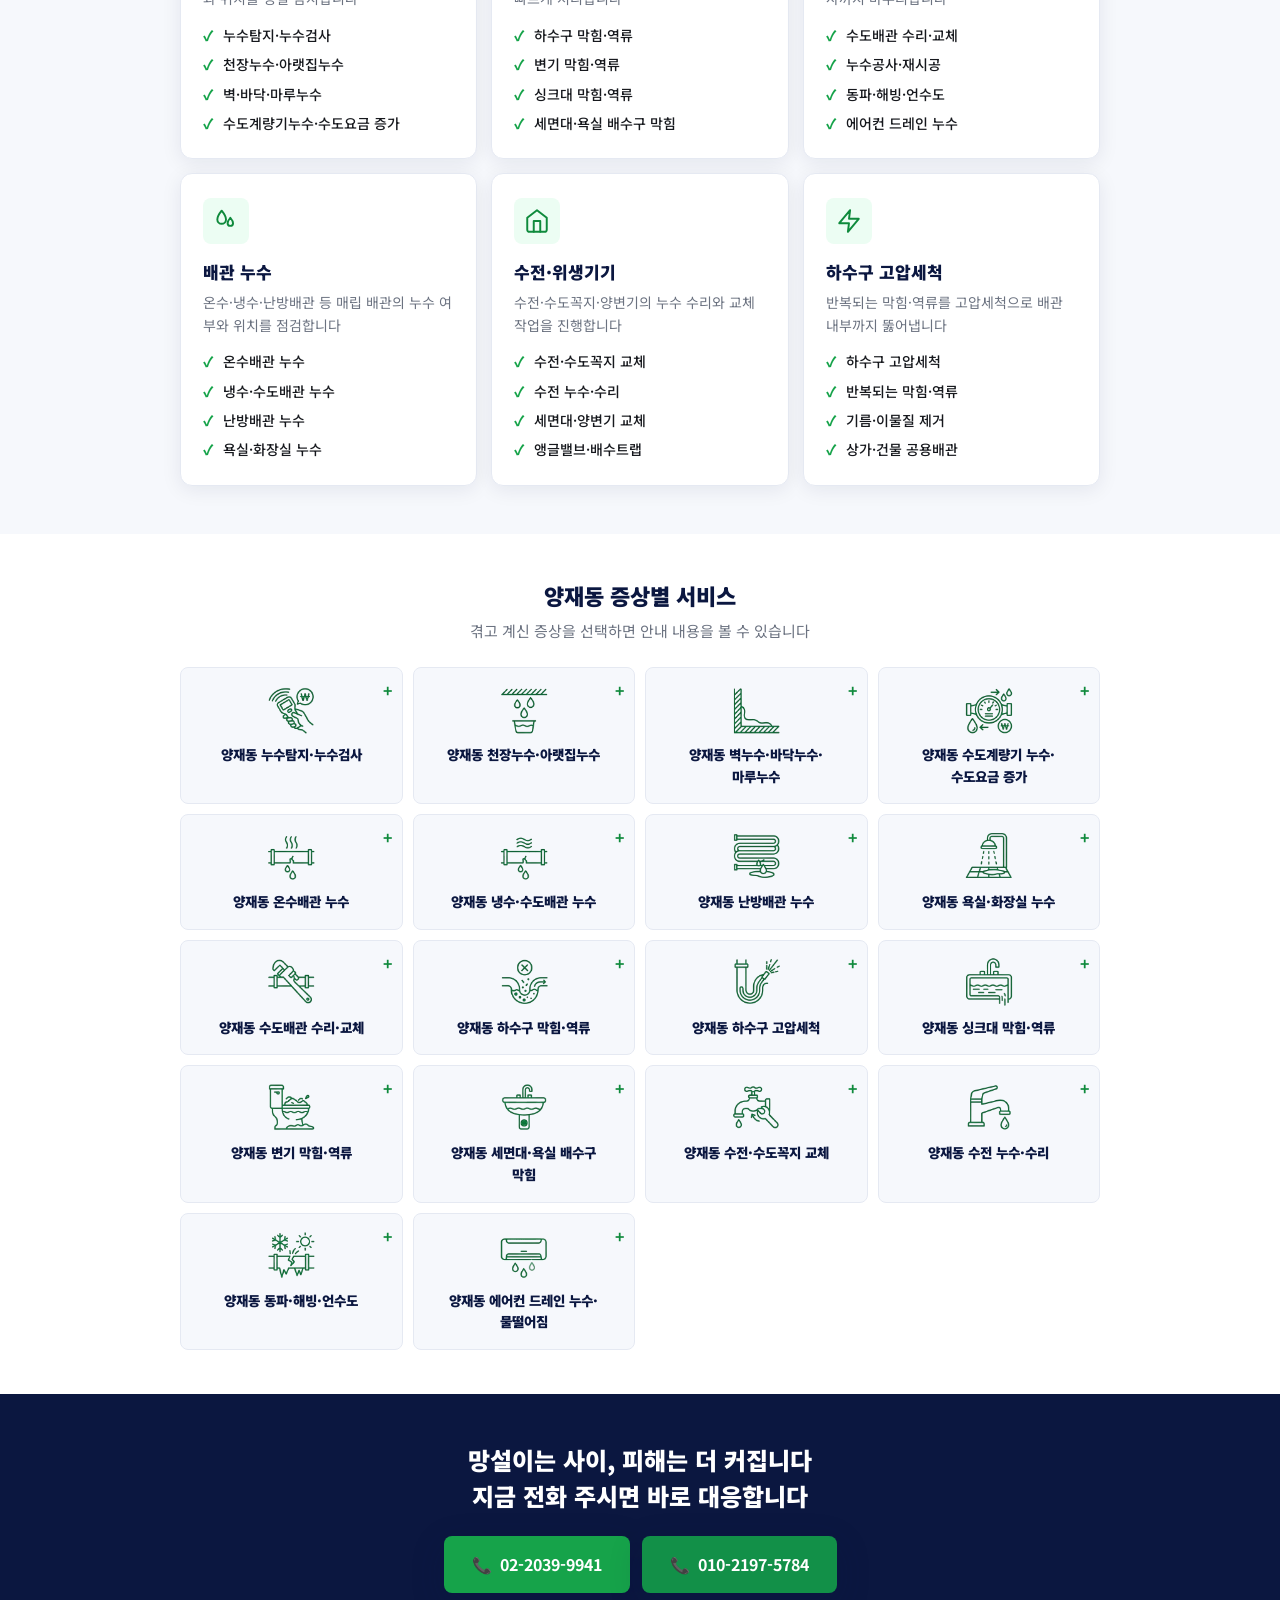
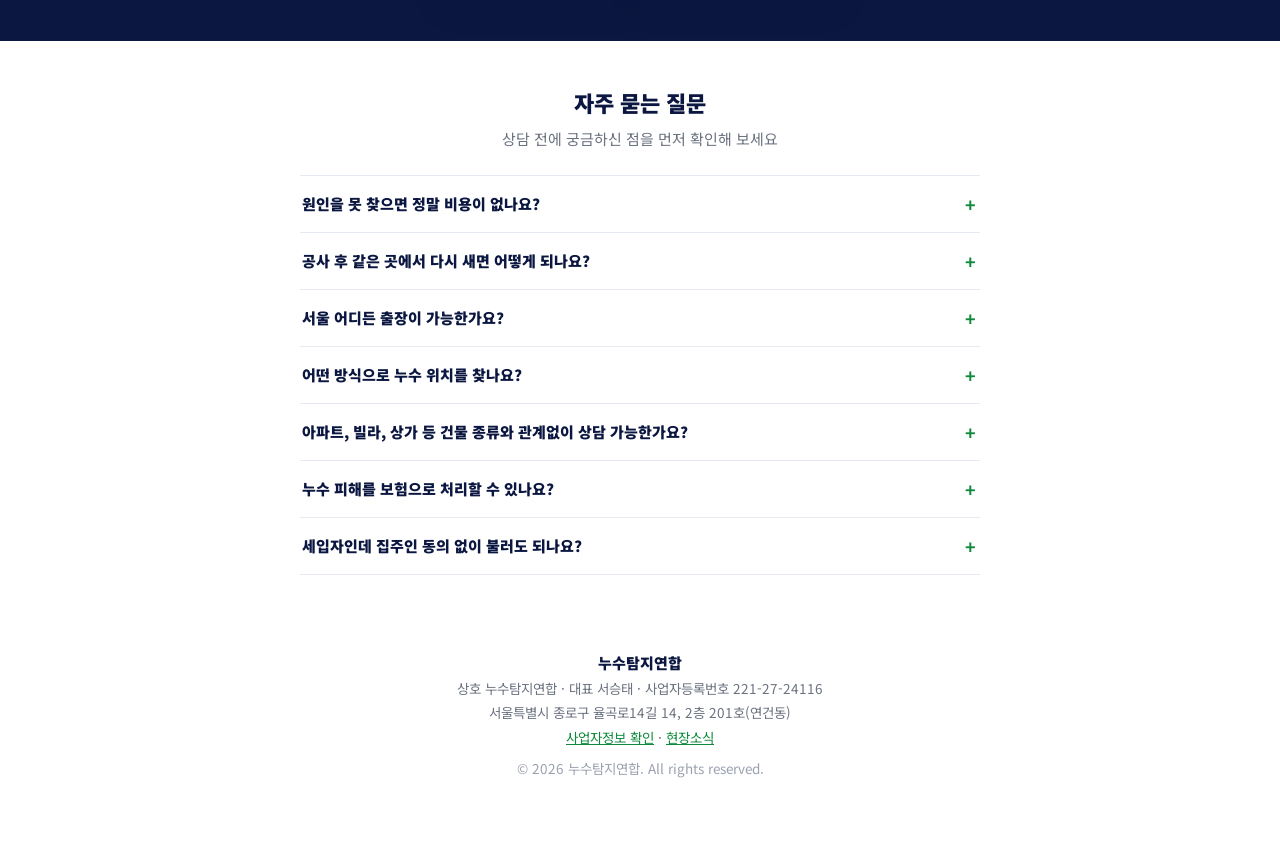
==== commit 2afa6d62: "faq added" ====
--- a/양재동.html
+++ b/양재동.html
@@ -182,8 +182,7 @@
   <!-- 서비스 소개 -->
   <section class="service-intro">
     <div class="container">
-      <!-- PLACEHOLDER PHOTO: 갤러리(work-12.jpg) 사진 재사용 중. 이 섹션에 어울리는 사진으로 교체하려면 아래 src만 바꾸면 됩니다 -->
-      <img src="images/work/work-12.jpg" alt="누수탐지연합 현장 작업 사진" class="service-intro-photo" loading="lazy" decoding="async">
+      <img src="images/work/work-13.jpg" alt="누수탐지연합 현장 작업 사진" class="service-intro-photo" loading="lazy" decoding="async">
       <h2 class="service-intro-title">양재동 누수탐지·배관수리 전문</h2>
       <ul class="service-intro-list">
         <li>양재동을 포함한 서초구 전역의 아파트, 빌라, 주택, 상가 등에서 발생하는 다양한 누수와 배관 문제를 점검합니다</li>
@@ -260,8 +259,6 @@
         </span>
         <h2 class="area-panel-title">양재동 누수탐지·배관수리 출장</h2>
         <p class="area-panel-desc">양재동과 인접한 서초동·우면동·도곡동·개포동·염곡동 등도 함께 방문하며, 서울 전지역 출장 가능합니다</p>
-        <!-- PLACEHOLDER PHOTO: 갤러리(work-11.jpg) 사진 재사용 중. 이 섹션에 어울리는 사진으로 교체하려면 아래 src만 바꾸면 됩니다 -->
-        <img src="images/work/work-11.jpg" alt="누수탐지연합 출장 장비 사진" class="area-panel-photo" loading="lazy" decoding="async">
         <!-- 서울 25개 구 법정동 목록 (동별 페이지 추가 시 해당 동을 링크로 전환) -->
         <div class="area-groups" aria-label="서울 출장 지역">
           <details class="area-group">
@@ -581,6 +578,44 @@
     </div>
   </section>
 
+  <!-- 자주 묻는 질문 -->
+  <section class="faq-section">
+    <div class="container">
+      <h2>자주 묻는 질문</h2>
+      <p>상담 전에 궁금하신 점을 먼저 확인해 보세요</p>
+      <div class="faq-list">
+        <details class="faq-item">
+          <summary>원인을 못 찾으면 정말 비용이 없나요?</summary>
+          <p>네, 진단 후 누수 원인을 찾지 못하면 출장비와 진단비 모두 청구하지 않습니다. 원인이 확인되어 공사가 필요한 경우에만 비용이 발생합니다.</p>
+        </details>
+        <details class="faq-item">
+          <summary>공사 후 같은 곳에서 다시 새면 어떻게 되나요?</summary>
+          <p>동일 부위에서 재발할 경우 1년간 무상으로 A/S를 진행합니다. 시공 부위와 시기를 기억해 두시면 A/S 접수가 더 빠릅니다.</p>
+        </details>
+        <details class="faq-item">
+          <summary>서울 어디든 출장이 가능한가요?</summary>
+          <p>서울 전지역과 인접한 경기 지역까지 추가 비용 없이 방문합니다. 정확한 방문 가능 여부는 전화로 바로 확인해 드립니다.</p>
+        </details>
+        <details class="faq-item">
+          <summary>어떤 방식으로 누수 위치를 찾나요?</summary>
+          <p>열화상 카메라, 청음 장비, 가스 감지 등 여러 첨단 장비를 함께 활용해 육안으로 보이지 않는 누수까지 정밀하게 찾아냅니다.</p>
+        </details>
+        <details class="faq-item">
+          <summary>아파트, 빌라, 상가 등 건물 종류와 관계없이 상담 가능한가요?</summary>
+          <p>아파트·빌라·주택·상가 등 건물 유형과 관계없이 수도계량기 이상부터 천장·벽·바닥 누수, 배관 문제까지 폭넓게 점검합니다.</p>
+        </details>
+        <details class="faq-item">
+          <summary>누수 피해를 보험으로 처리할 수 있나요?</summary>
+          <p>가입하신 화재보험이나 일상생활배상책임보험에 누수 피해 보장 특약이 포함된 경우가 많습니다. 정확한 보장 범위와 처리 절차는 가입하신 보험사에 확인하시는 것이 가장 정확하며, 필요하시면 현장 사진 등 참고 자료를 요청하실 수 있습니다.</p>
+        </details>
+        <details class="faq-item">
+          <summary>세입자인데 집주인 동의 없이 불러도 되나요?</summary>
+          <p>방문 상담과 진단은 가능하지만, 공사가 필요한 경우 비용 부담 주체(임대인·임차인)를 두고 다툼이 생기지 않도록 방문 전에 집주인과 미리 상의하시는 것을 권장드립니다.</p>
+        </details>
+      </div>
+    </div>
+  </section>
+
 </main>
 
 <!-- Footer -->
--- a/css/style.css
+++ b/css/style.css
@@ -405,8 +405,8 @@
   gap: 12px;
   width: max-content;
 }
-.marquee-left { animation: marquee-scroll 50s linear infinite; }
-.marquee-right { animation: marquee-scroll-reverse 50s linear infinite; }
+.marquee-left { animation: marquee-scroll 36s linear infinite; }
+.marquee-right { animation: marquee-scroll-reverse 36s linear infinite; }
 
 @media (max-width: 639px) {
   .marquee-left, .marquee-right { animation-duration: 76s; }
@@ -583,16 +583,6 @@
   font-size: 15px;
   color: var(--muted);
   margin-bottom: 18px;
-}
-.area-panel-photo {
-  display: block;
-  width: 100%;
-  max-width: 360px;
-  height: 190px;
-  object-fit: cover;
-  border-radius: var(--radius-sm);
-  box-shadow: var(--shadow);
-  margin: 0 auto 22px;
 }
 .area-groups {
   max-width: 600px;
@@ -976,6 +966,57 @@
 }
 
 /* ==========================================================================
+   자주 묻는 질문
+   ========================================================================== */
+.faq-section { padding: 44px 0 48px; background: var(--white); }
+.faq-section .container { max-width: 720px; }
+.faq-section h2 {
+  font-size: 22px;
+  font-weight: 900;
+  color: var(--navy);
+  text-align: center;
+  margin-bottom: 6px;
+}
+.faq-section > .container > p {
+  font-size: 15px;
+  color: var(--muted);
+  text-align: center;
+  margin-bottom: 24px;
+}
+.faq-list { border-top: 1px solid var(--border); }
+.faq-item { border-bottom: 1px solid var(--border); }
+.faq-item summary {
+  list-style: none;
+  cursor: pointer;
+  padding: 16px 30px 16px 2px;
+  font-size: 15px;
+  font-weight: 900;
+  color: var(--navy);
+  position: relative;
+  word-break: keep-all;
+}
+.faq-item summary::-webkit-details-marker { display: none; }
+.faq-item summary::after {
+  content: "+";
+  position: absolute;
+  right: 4px;
+  top: 50%;
+  transform: translateY(-50%);
+  font-size: 18px;
+  font-weight: 700;
+  color: var(--green-dark);
+}
+.faq-item[open] summary::after { content: "\2212"; }
+.faq-item[open] summary { color: var(--green-dark); }
+.faq-item p {
+  padding: 0 2px 16px;
+  font-size: 13.5px;
+  line-height: 1.6;
+  color: var(--muted);
+  word-break: keep-all;
+}
+
+/* ==========================================================================
    Footer
    ========================================================================== */
 .site-footer {
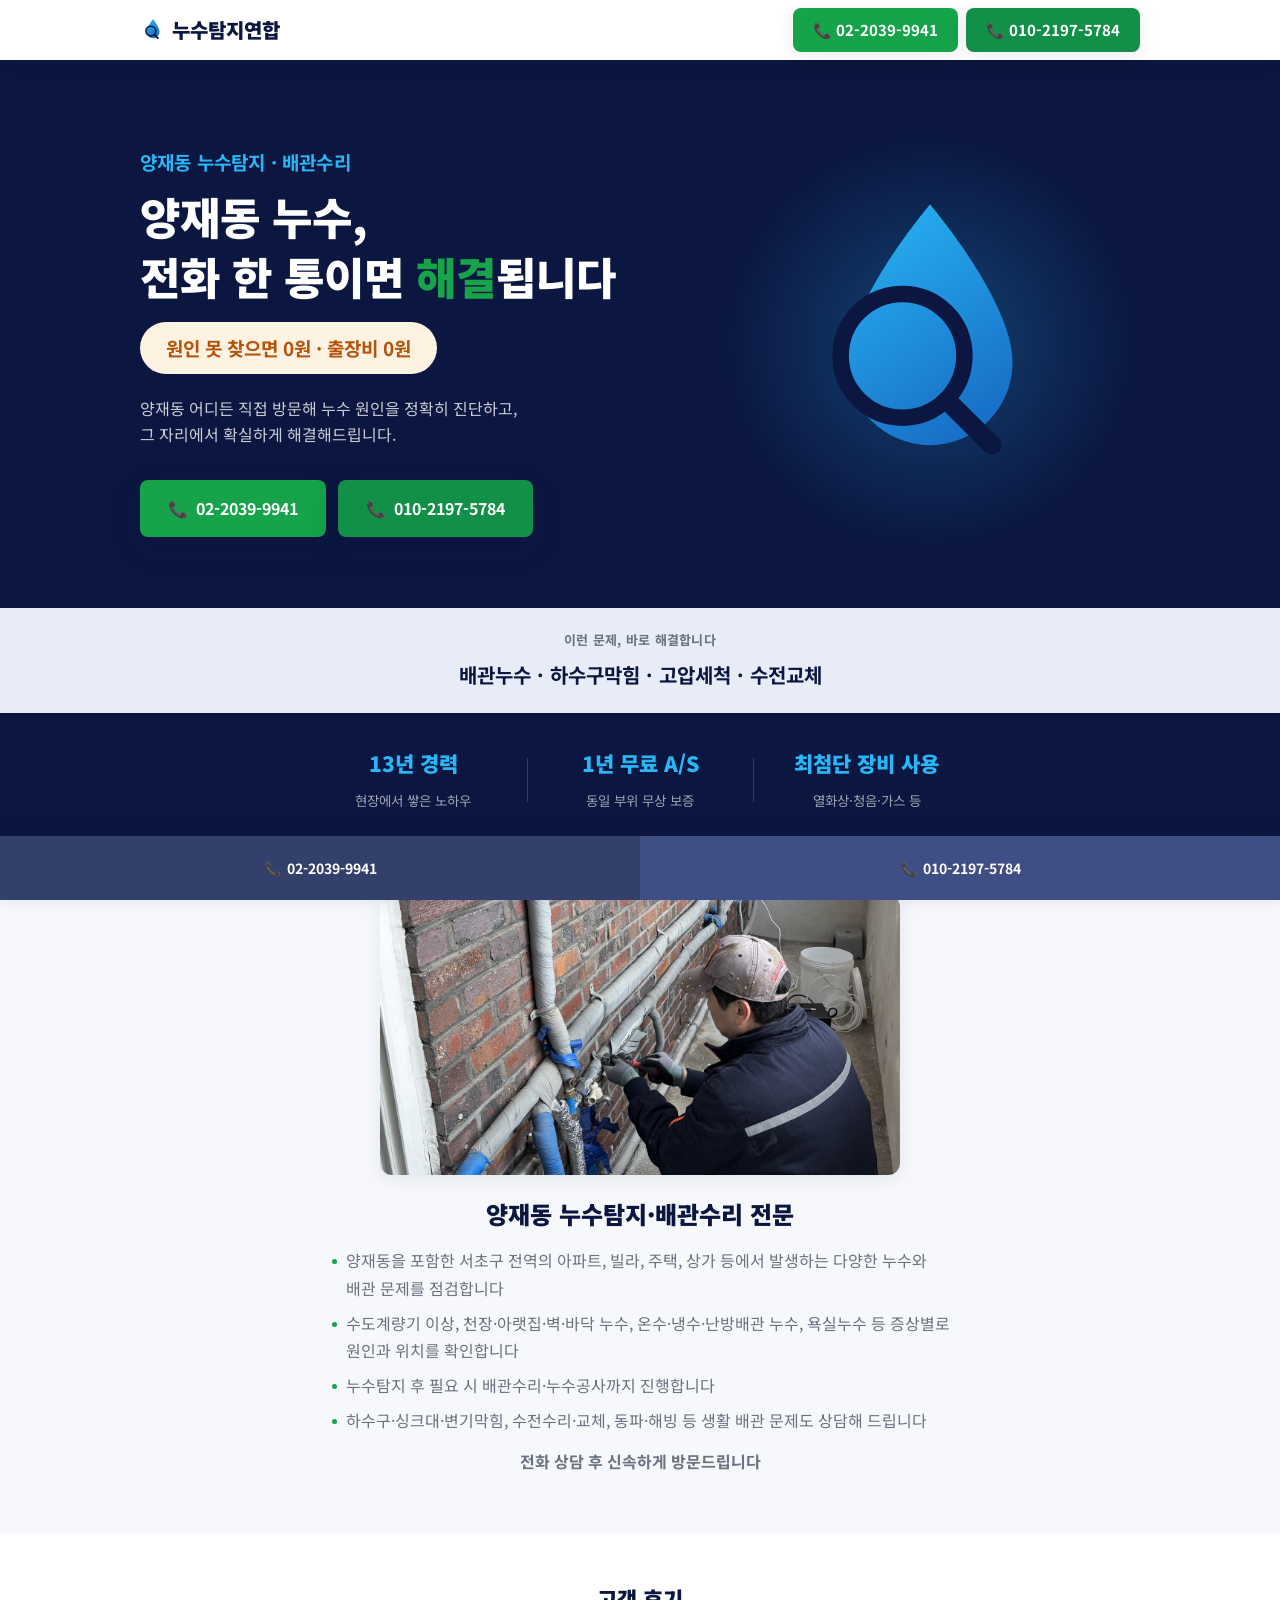
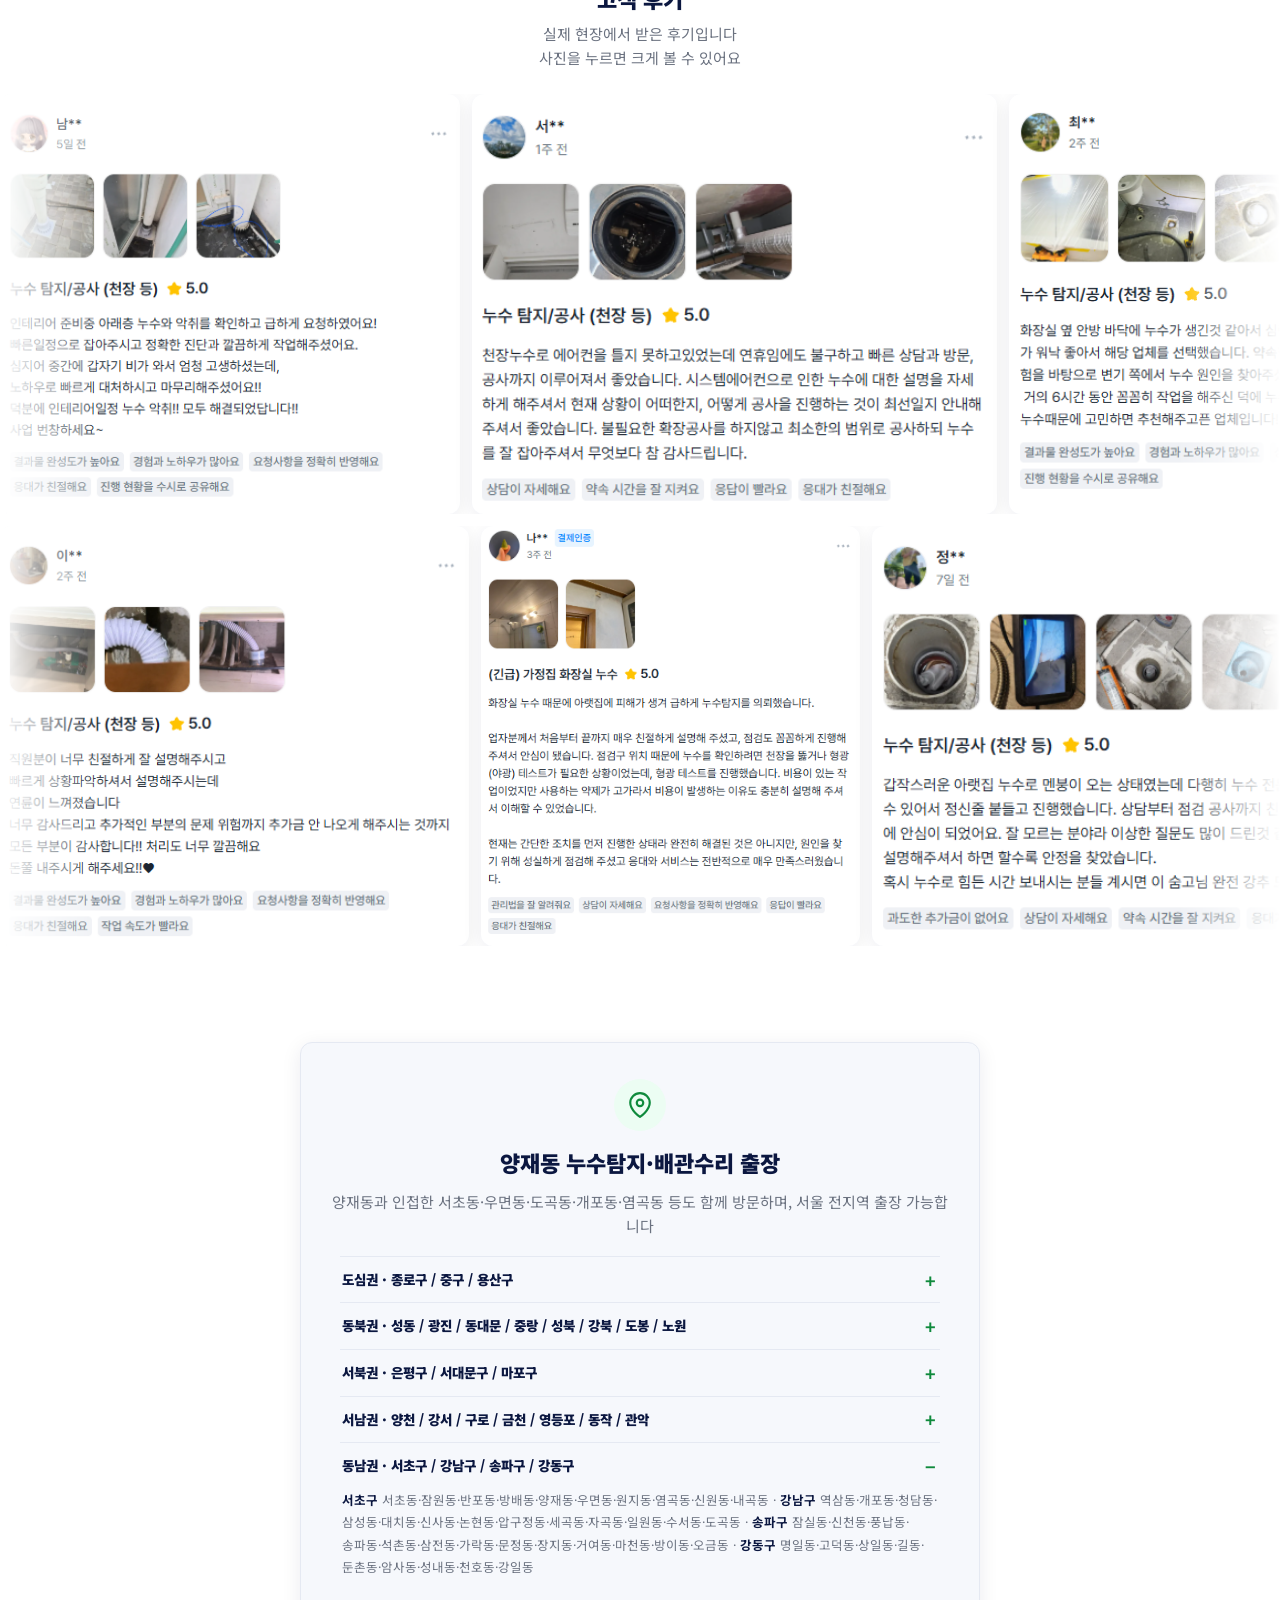
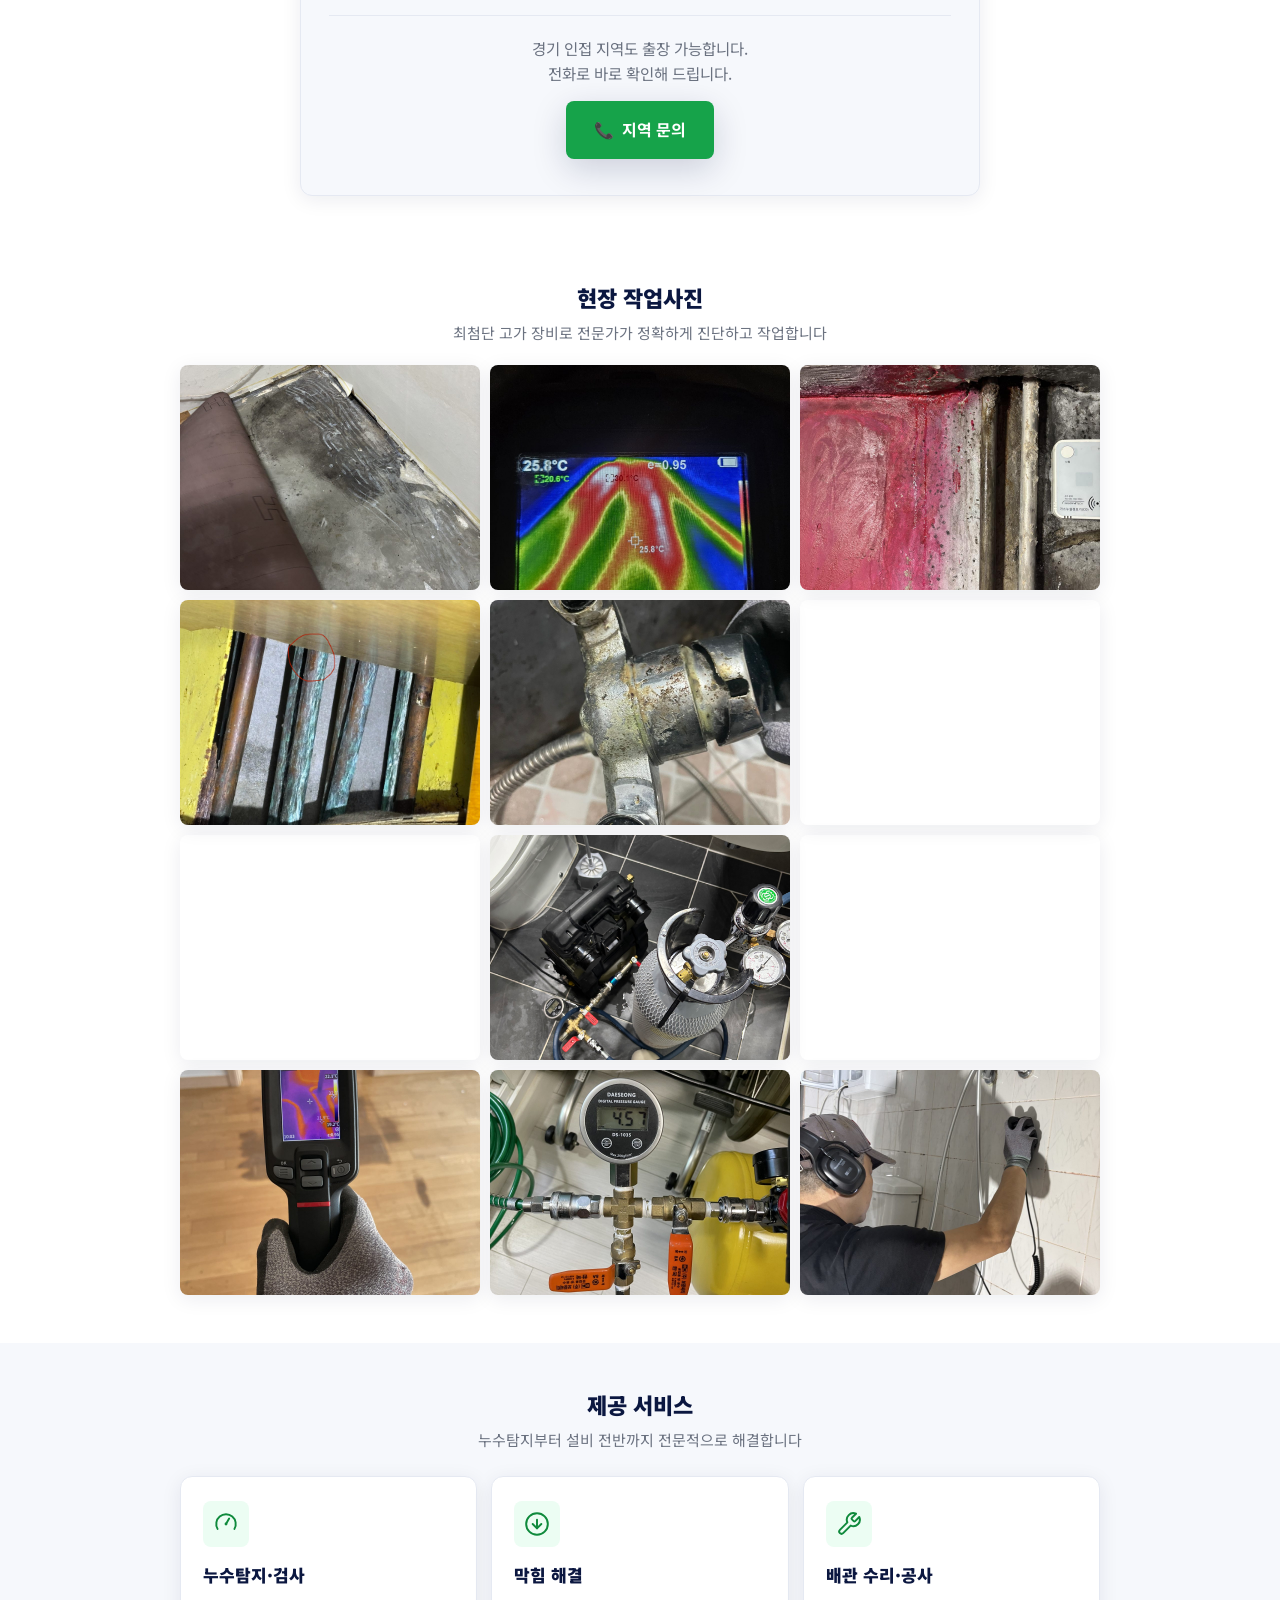
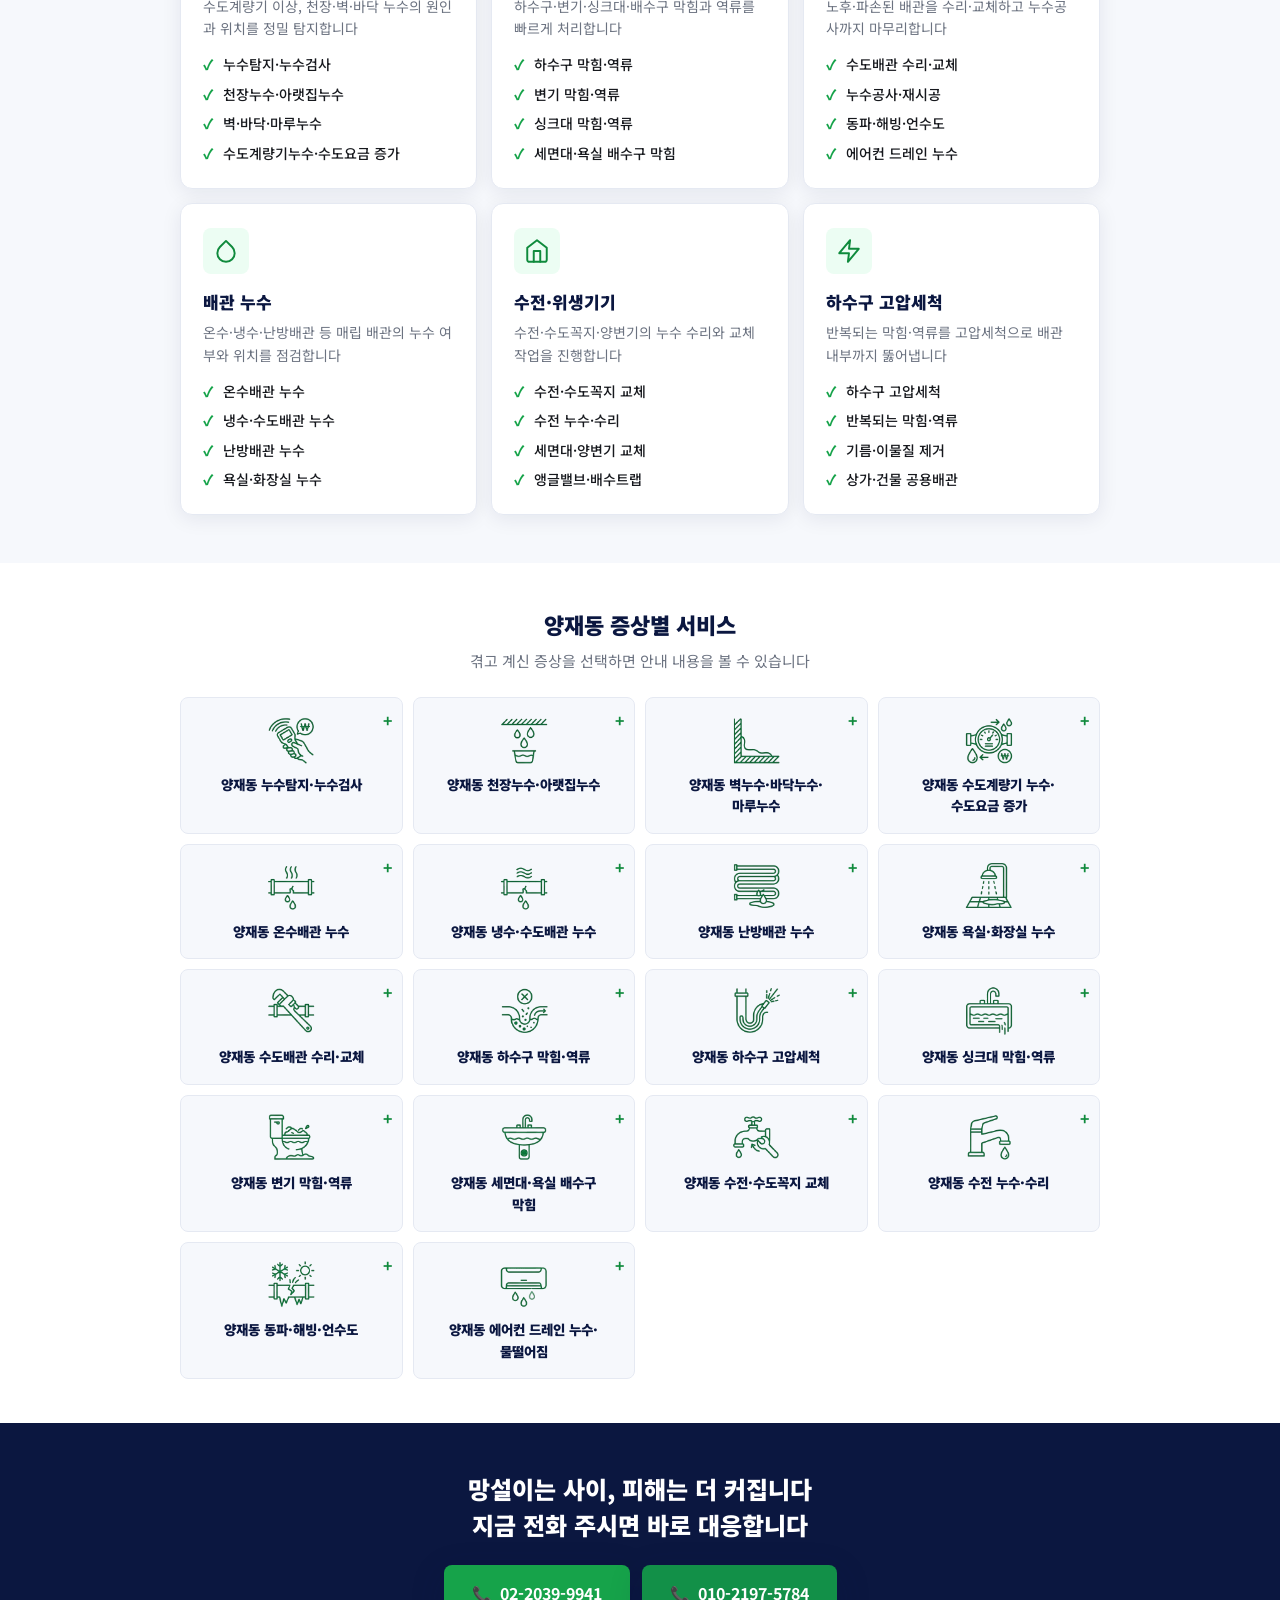
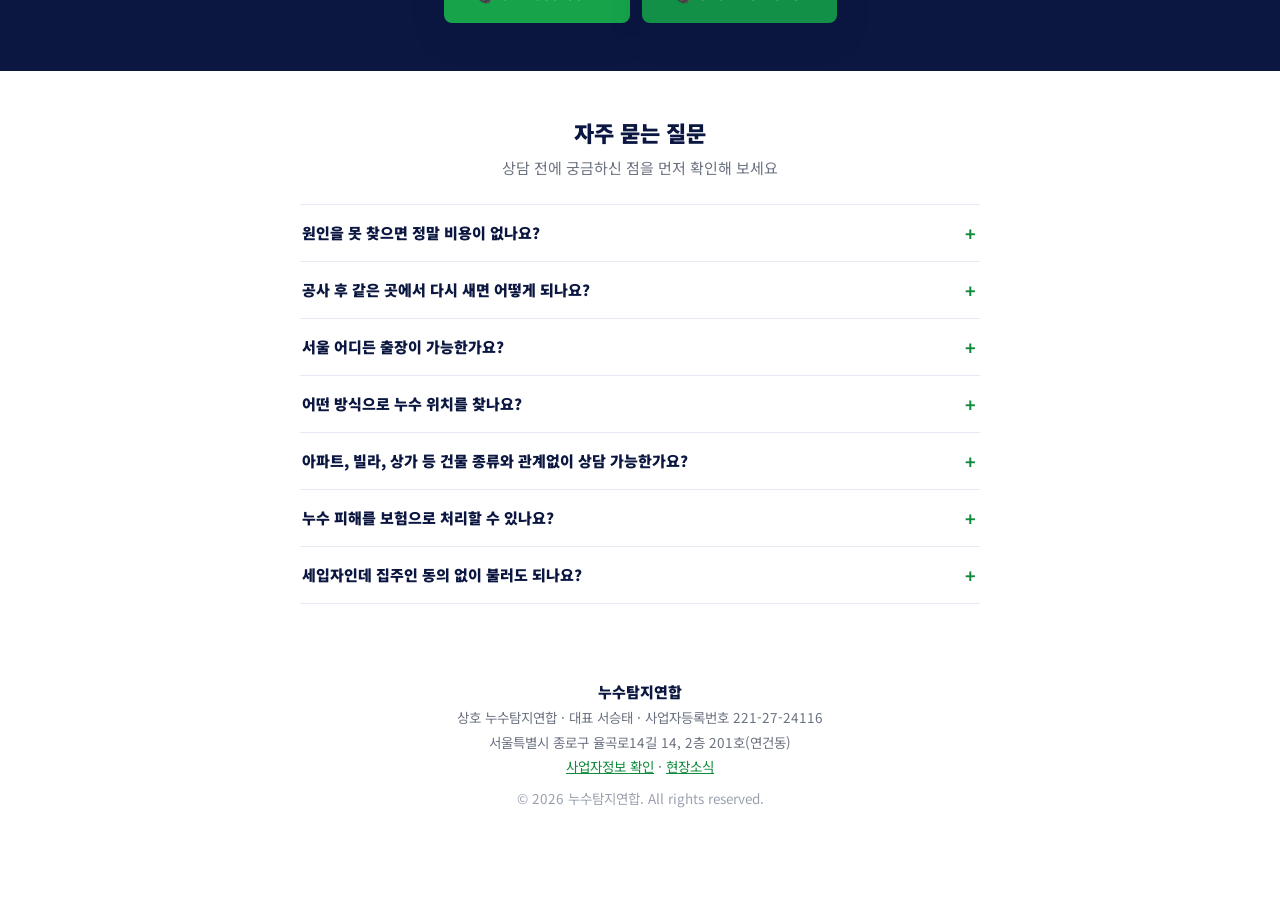
==== commit 67630633: "css changed" ====
--- a/양재동.html
+++ b/양재동.html
@@ -138,7 +138,7 @@
       </div>
       <div class="hero-visual" aria-hidden="true">
         <div class="hero-visual-glow"></div>
-        <svg viewBox="0 0 48 48" width="220" height="220">
+        <svg viewBox="0 0 48 48" width="330" height="330">
           <path d="M24 4C24 4 12 18 12 27a12 12 0 0 0 24 0C36 18 24 4 24 4z" fill="url(#dropGradLg)"/>
           <circle cx="20" cy="26" r="9" fill="none" stroke="#0B1740" stroke-width="2.4"/>
           <line x1="26.5" y1="32.5" x2="33" y2="39" stroke="#0B1740" stroke-width="2.8" stroke-linecap="round"/>
@@ -377,7 +377,7 @@
 
         <div class="service-card">
           <div class="svc-icon" aria-hidden="true">
-            <svg width="26" height="26" viewBox="0 0 24 24" fill="none" stroke="currentColor" stroke-width="1.8" stroke-linecap="round" stroke-linejoin="round"><path d="M12 2.69l5.66 5.66a8 8 0 11-11.31 0z"/></svg>
+            <svg width="26" height="26" viewBox="0 0 24 24" fill="none" stroke="currentColor" stroke-width="1.8" stroke-linecap="round" stroke-linejoin="round"><path d="M4.21 16.5A9 9 0 1 1 19.79 16.5"/><line x1="12" y1="12" x2="14.9" y2="6.98"/><circle cx="12" cy="12" r="1.3" fill="currentColor" stroke="none"/></svg>
           </div>
           <h3>누수탐지·검사</h3>
           <p>수도계량기 이상, 천장·벽·바닥 누수의 원인과 위치를 정밀 탐지합니다</p>
@@ -419,7 +419,7 @@
 
         <div class="service-card">
           <div class="svc-icon" aria-hidden="true">
-            <svg width="26" height="26" viewBox="0 0 24 24" fill="none" stroke="currentColor" stroke-width="1.8" stroke-linecap="round" stroke-linejoin="round"><path d="M8 2.5S4 7.5 4 10.5a4 4 0 008 0C12 7.5 8 2.5 8 2.5z"/><path d="M16 9s-2.5 3-2.5 5a2.5 2.5 0 005 0C18.5 12 16 9 16 9z"/></svg>
+            <svg width="26" height="26" viewBox="0 0 24 24" fill="none" stroke="currentColor" stroke-width="1.8" stroke-linecap="round" stroke-linejoin="round"><path d="M12 2.69l5.66 5.66a8 8 0 11-11.31 0z"/></svg>
           </div>
           <h3>배관 누수</h3>
           <p>온수·냉수·난방배관 등 매립 배관의 누수 여부와 위치를 점검합니다</p>
--- a/css/style.css
+++ b/css/style.css
@@ -208,8 +208,8 @@
     justify-content: center;
     position: relative;
     flex-shrink: 0;
-    width: 280px;
-    height: 280px;
+    width: 420px;
+    height: 420px;
   }
   .hero-visual-glow {
     position: absolute;
@@ -281,6 +281,7 @@
   max-width: 420px;
   height: 220px;
   object-fit: cover;
+  object-position: center 73%;
   border-radius: var(--radius);
   box-shadow: var(--shadow);
   margin: 0 auto 20px;
@@ -405,8 +406,8 @@
   gap: 12px;
   width: max-content;
 }
-.marquee-left { animation: marquee-scroll 36s linear infinite; }
-.marquee-right { animation: marquee-scroll-reverse 36s linear infinite; }
+.marquee-left { animation: marquee-scroll 60s linear infinite; }
+.marquee-right { animation: marquee-scroll-reverse 60s linear infinite; }
 
 @media (max-width: 639px) {
   .marquee-left, .marquee-right { animation-duration: 76s; }
